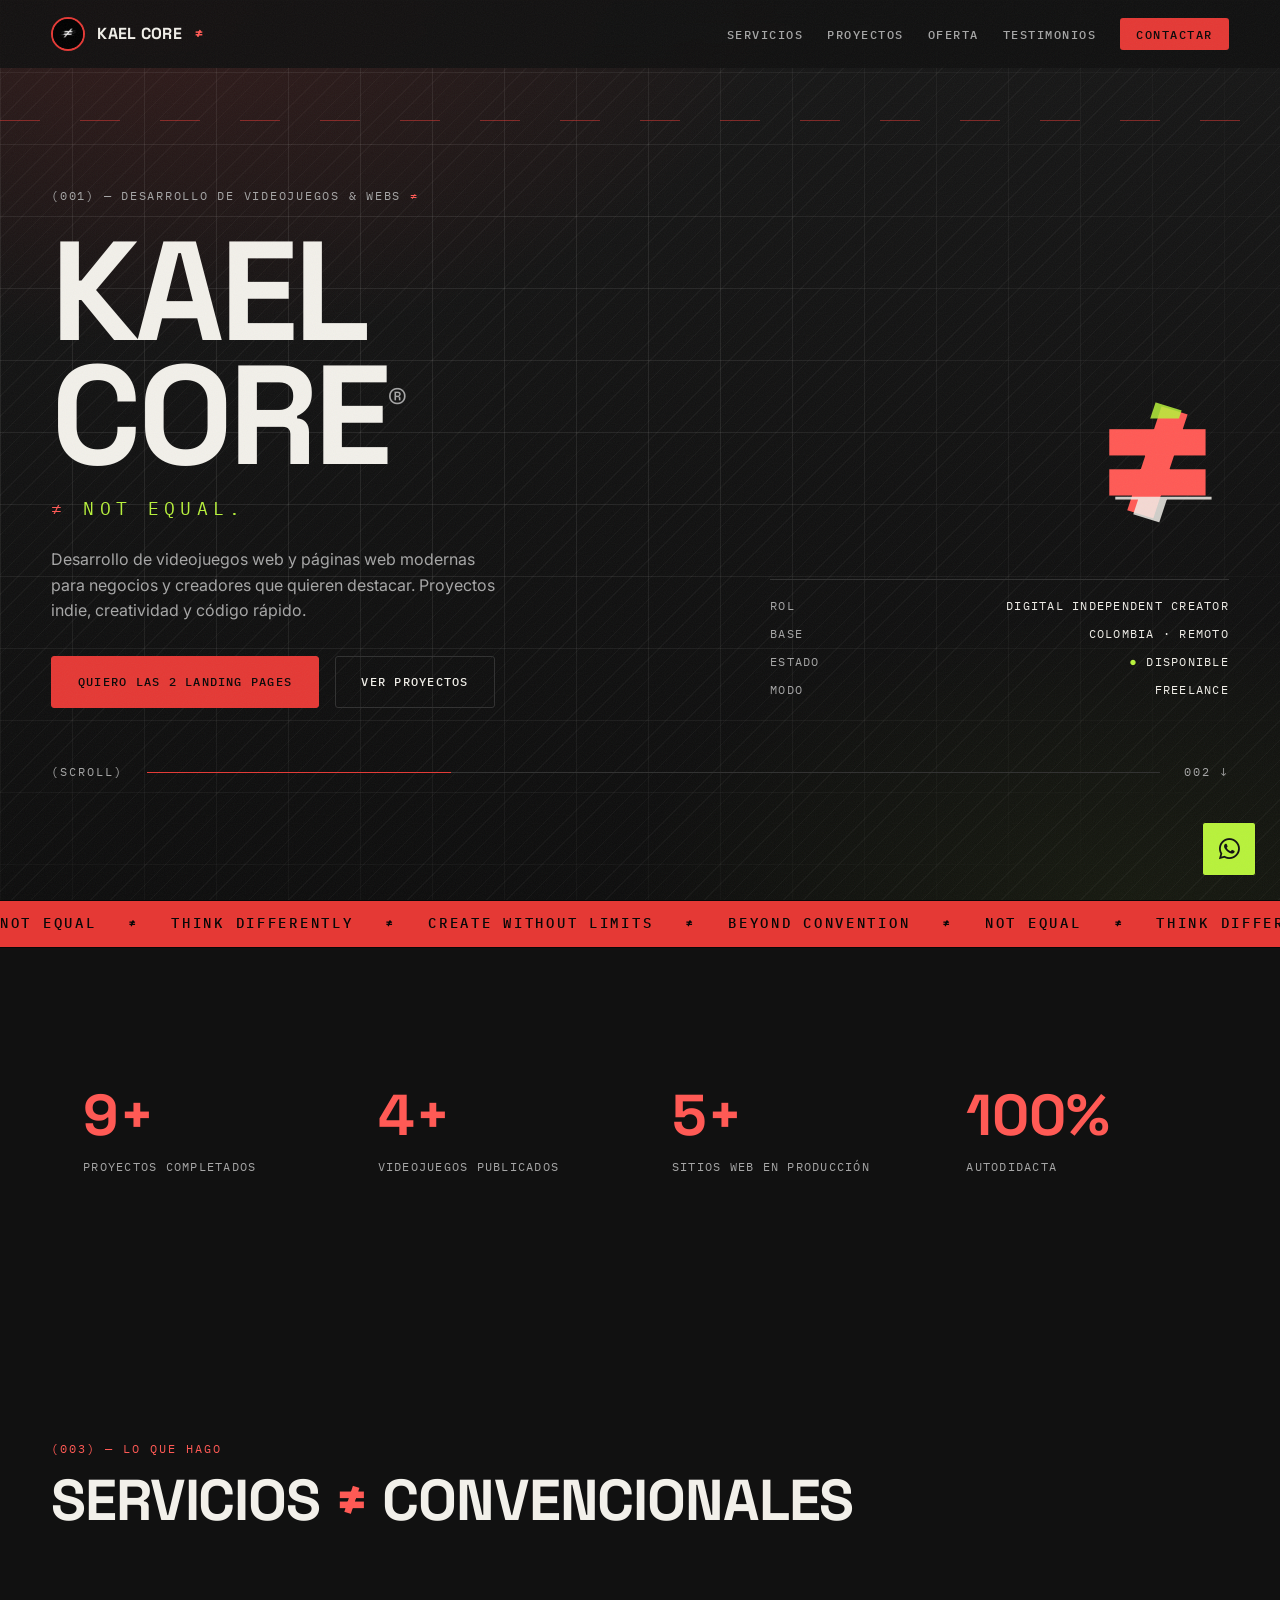
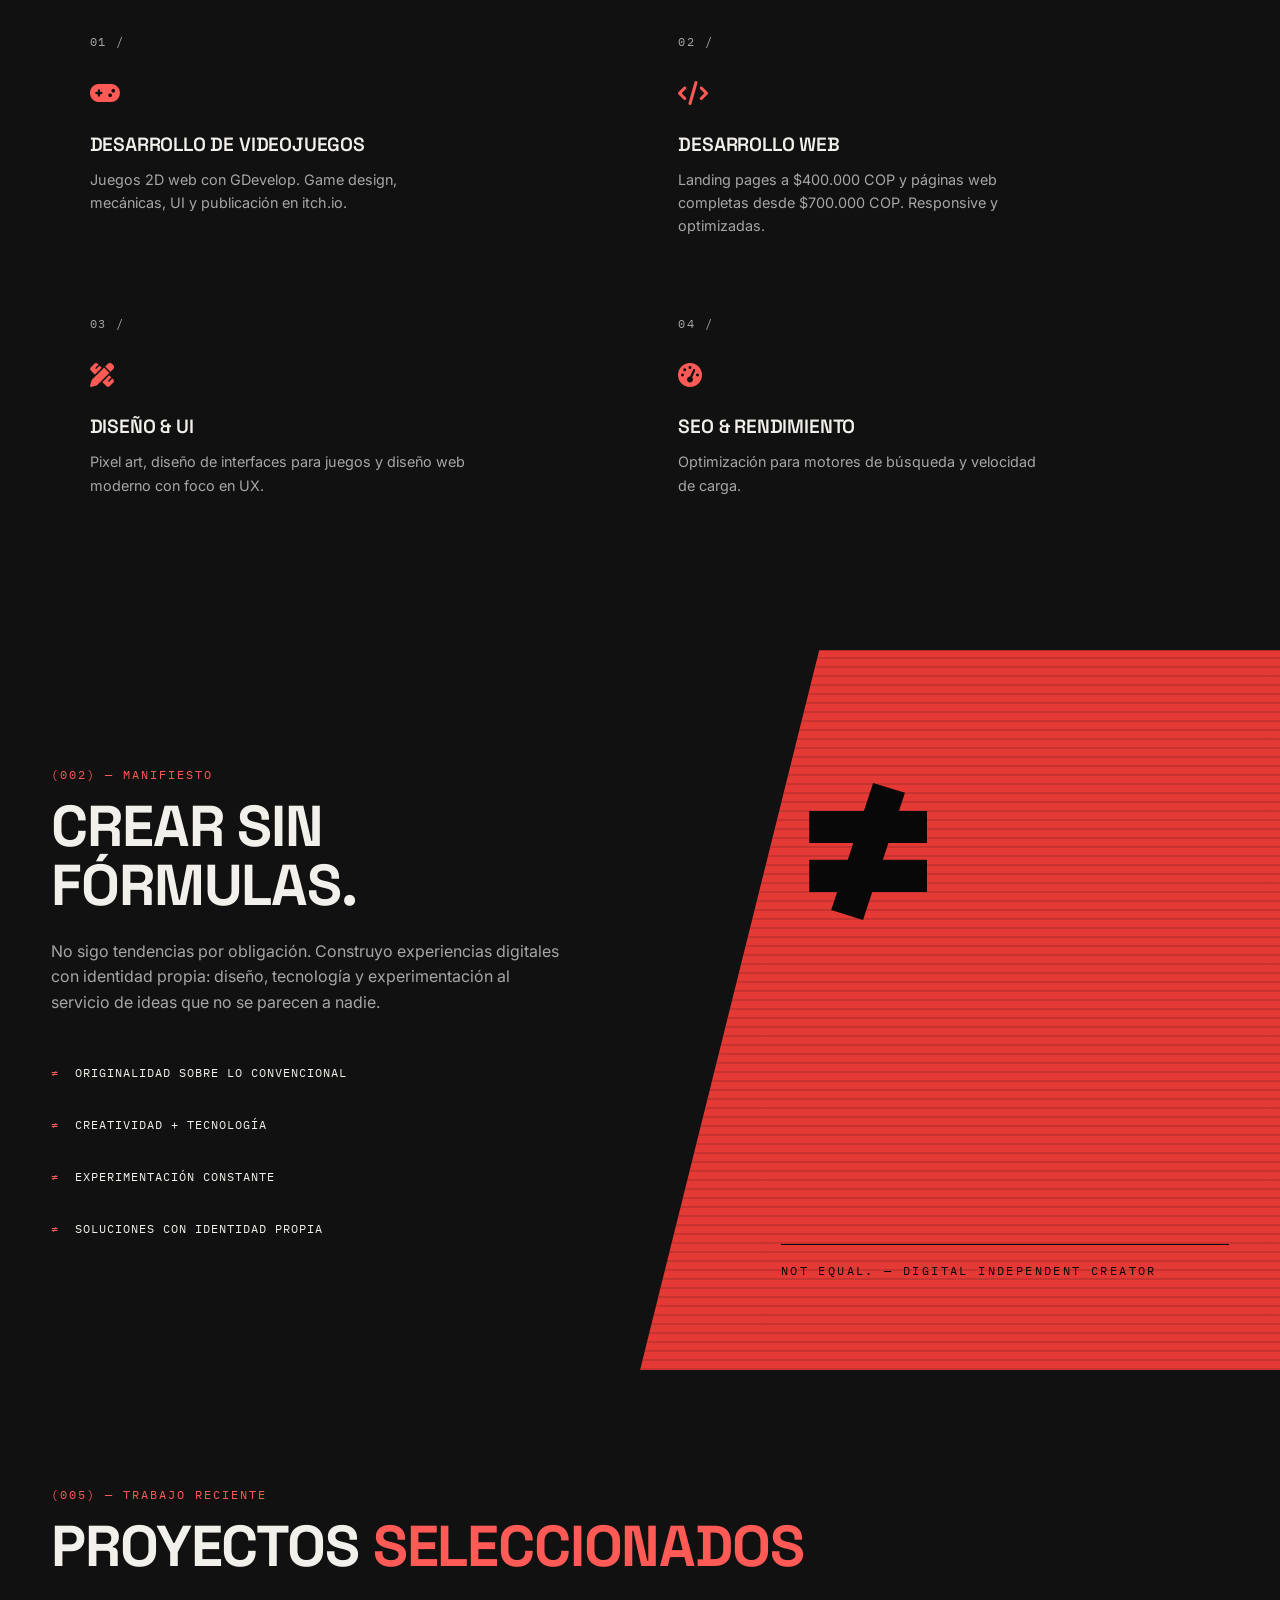
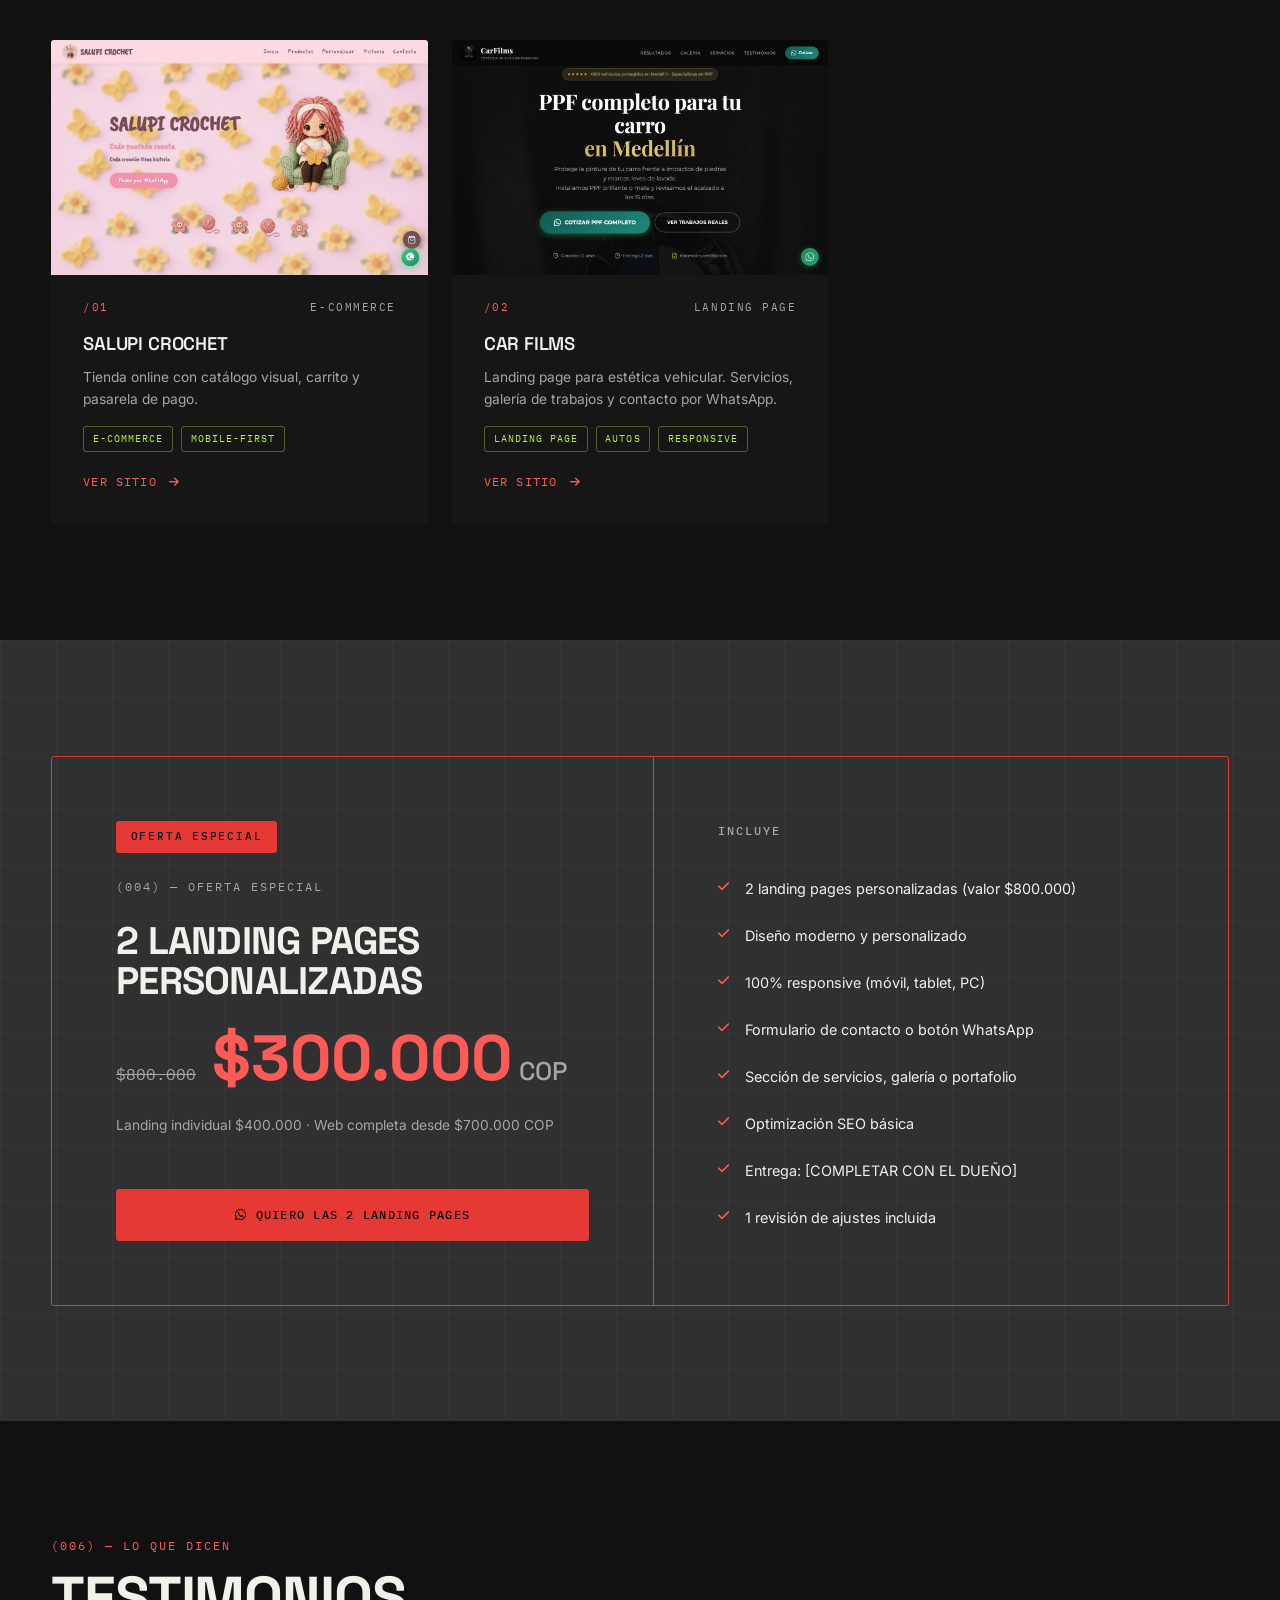
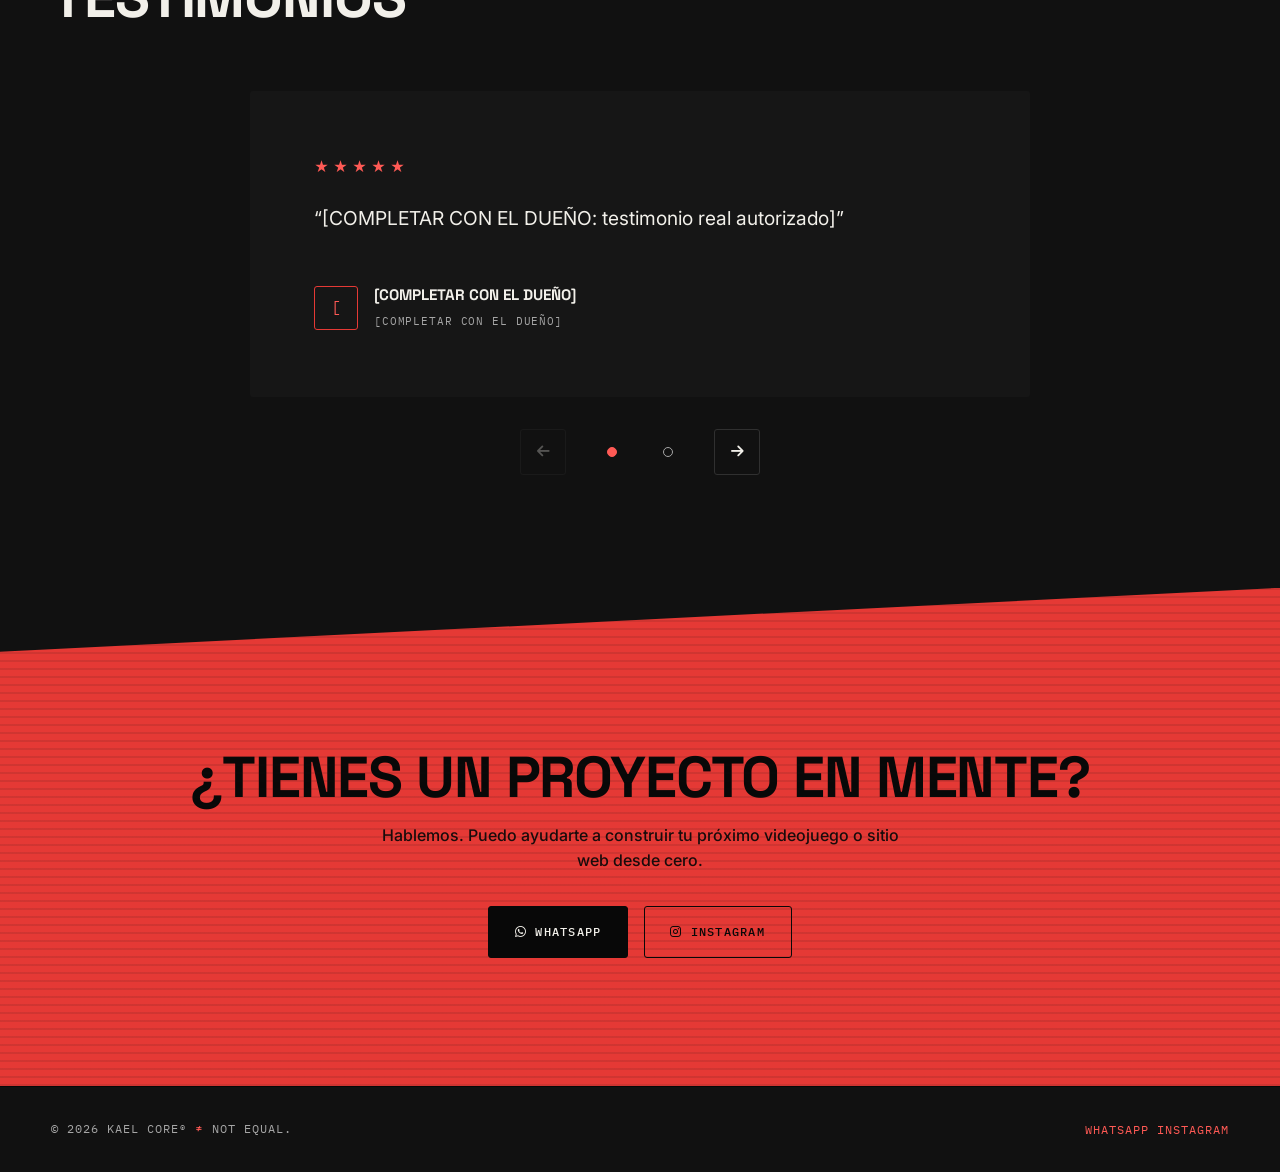
==== index.html @ 0fe044d1 "Añade efectos visuales discretos: progreso de lectura, flotación, barrido y reveal escalonado" ====
<!DOCTYPE html>
<html lang="es">
<head>
  <meta charset="UTF-8">
  <meta name="viewport" content="width=device-width, initial-scale=1.0">
  <title>Desarrollo web y videojuegos a medida | Kael Core®</title>
  <meta name="description" content="Kael Core desarrolla videojuegos web con GDevelop y páginas web a medida para negocios y creadores que quieren destacar. NOT EQUAL. Cotiza tu proyecto.">
  <meta name="robots" content="index, follow, max-image-preview:large">
  <meta name="theme-color" content="#111111">
  <link rel="canonical" href="https://kaelcore143.com/">

  <meta property="og:type" content="website">
  <meta property="og:site_name" content="Kael Core">
  <meta property="og:locale" content="es_CO">
  <meta property="og:url" content="https://kaelcore143.com/">
  <meta property="og:title" content="Desarrollo web y videojuegos a medida | Kael Core®">
  <meta property="og:description" content="Videojuegos web, landing pages y experiencias digitales con identidad propia. NOT EQUAL.">
  <meta property="og:image" content="https://kaelcore143.com/logo.png">
  <meta property="og:image:alt" content="Logo de Kael Core con el símbolo de desigualdad">

  <meta name="twitter:card" content="summary_large_image">
  <meta name="twitter:url" content="https://kaelcore143.com/">
  <meta name="twitter:title" content="Desarrollo web y videojuegos a medida | Kael Core®">
  <meta name="twitter:description" content="Videojuegos web, landing pages y experiencias digitales con identidad propia. NOT EQUAL.">
  <meta name="twitter:image" content="https://kaelcore143.com/logo.png">
  <meta name="twitter:image:alt" content="Logo de Kael Core">

  <!-- Tipografías: Space Grotesk / Inter / IBM Plex Mono -->
  <link rel="preconnect" href="https://fonts.googleapis.com">
  <link rel="preconnect" href="https://fonts.gstatic.com" crossorigin>
  <link href="https://fonts.googleapis.com/css2?family=Space+Grotesk:wght@500;600;700&family=Inter:wght@400;500;600&family=IBM+Plex+Mono:wght@400;500&display=swap" rel="stylesheet">

  <!-- Iconografía lineal -->
  <link rel="stylesheet" href="https://cdnjs.cloudflare.com/ajax/libs/font-awesome/6.6.0/css/all.min.css" crossorigin="anonymous" referrerpolicy="no-referrer">

  <link rel="stylesheet" href="styles.css">
  <link rel="icon" href="logo.png" type="image/png">

  <script type="application/ld+json">
  {
    "@context": "https://schema.org",
    "@graph": [
      {
        "@type": "WebSite",
        "@id": "https://kaelcore143.com/#website",
        "url": "https://kaelcore143.com/",
        "name": "Kael Core",
        "description": "Desarrollo de videojuegos web y páginas web a medida.",
        "inLanguage": "es",
        "publisher": { "@id": "https://kaelcore143.com/#person" }
      },
      {
        "@type": "Person",
        "@id": "https://kaelcore143.com/#person",
        "name": "Kael Core",
        "url": "https://kaelcore143.com/",
        "jobTitle": "Digital Independent Creator",
        "sameAs": ["https://www.instagram.com/kaelcore143/"]
      },
      {
        "@type": "Service",
        "@id": "https://kaelcore143.com/#servicio-videojuegos",
        "name": "Desarrollo de videojuegos",
        "description": "Juegos 2D web con GDevelop: game design, mecánicas, interfaz y publicación.",
        "provider": { "@id": "https://kaelcore143.com/#person" }
      },
      {
        "@type": "Service",
        "@id": "https://kaelcore143.com/#servicio-web",
        "name": "Desarrollo web",
        "description": "Landing pages y páginas web responsive y optimizadas.",
        "provider": { "@id": "https://kaelcore143.com/#person" }
      },
      {
        "@type": "Service",
        "@id": "https://kaelcore143.com/#servicio-ui",
        "name": "Diseño y UI",
        "description": "Pixel art, interfaces para juegos y diseño web con foco en UX.",
        "provider": { "@id": "https://kaelcore143.com/#person" }
      },
      {
        "@type": "Service",
        "@id": "https://kaelcore143.com/#servicio-seo",
        "name": "SEO y rendimiento",
        "description": "Optimización para motores de búsqueda y velocidad de carga.",
        "provider": { "@id": "https://kaelcore143.com/#person" }
      }
    ]
  }
  </script>
</head>

<body>

  <a class="skip-link" href="#main">Saltar al contenido</a>
  <div class="scroll-progress" id="scrollProgress" aria-hidden="true"></div>
  <div class="grain" aria-hidden="true"></div>

  <!-- ══════════ NAVBAR ══════════ -->
  <nav aria-label="Navegación principal">
    <a href="#hero" class="nav-logo">
      <img src="logo.png" alt="Logo de Kael Core" width="40" height="40">
      <span id="navLogoName">Kael Core</span>
      <span class="symbol" id="navLogoSymbol" aria-hidden="true">≠</span>
    </a>
    <ul class="nav-links" id="navLinks">
      <li><a href="#services">Servicios</a></li>
      <li><a href="#projects">Proyectos</a></li>
      <li><a href="#offer">Oferta</a></li>
      <li><a href="#testimonials">Testimonios</a></li>
      <li><a class="nav-cta" href="https://wa.me/573012787784?text=Hola%2C%20quiero%20informaci%C3%B3n%20sobre%20un%20proyecto." target="_blank" rel="noopener">Contactar</a></li>
    </ul>
    <button class="hamburger" id="hamburger" type="button" aria-label="Abrir menú" aria-expanded="false" aria-controls="navLinks">
      <span></span><span></span><span></span>
    </button>
  </nav>

  <main id="main">
    <!-- ══════════ HERO — editorial asimétrico ══════════ -->
    <section id="hero" aria-label="Presentación">
      <div class="hero-inner">
        <div class="hero-main">
          <p class="hero-kicker mono" id="heroKicker">(001) — Desarrollo de videojuegos &amp; webs <span class="symbol">≠</span></p>
          <h1 class="hero-title" id="heroTitle">Kael Core®</h1>
          <p class="hero-tagline" id="heroTagline"><span class="symbol">≠</span> NOT EQUAL.</p>
          <p class="hero-desc" id="heroDesc">Desarrollo de videojuegos web y páginas web modernas para negocios y creadores que quieren destacar. Proyectos indie, creatividad y código rápido.</p>
          <div class="hero-btns">
            <a href="#offer" class="btn btn-primary">Quiero las 2 Landing Pages</a>
            <a href="#projects" class="btn btn-ghost">Ver Proyectos</a>
          </div>
        </div>

        <aside class="hero-side">
          <div class="hero-figure" id="heroSymbol" aria-hidden="true">≠<span class="glitch" aria-hidden="true">≠</span><span class="glitch b" aria-hidden="true">≠</span></div>
          <dl class="hero-meta">
            <div><dt>Rol</dt><dd id="metaRole">Digital Independent Creator</dd></div>
            <div><dt>Base</dt><dd>Colombia · Remoto</dd></div>
            <div><dt>Estado</dt><dd><span class="dot">●</span> Disponible</dd></div>
            <div><dt>Modo</dt><dd>Freelance</dd></div>
          </dl>
        </aside>
      </div>

      <div class="hero-scroll" aria-hidden="true">
        <span>(Scroll)</span>
        <span class="bar"></span>
        <span>002 ↓</span>
      </div>
    </section>

    <!-- ══════════ MARQUEE ══════════ -->
    <div class="marquee" aria-hidden="true">
      <div class="marquee-track" id="marqueeTrack">
        <div class="marquee-group"><span>NOT EQUAL</span><span class="symbol">≠</span><span>THINK DIFFERENTLY</span><span class="symbol">≠</span><span>CREATE WITHOUT LIMITS</span><span class="symbol">≠</span><span>BEYOND CONVENTION</span><span class="symbol">≠</span></div>
        <div class="marquee-group"><span>NOT EQUAL</span><span class="symbol">≠</span><span>THINK DIFFERENTLY</span><span class="symbol">≠</span><span>CREATE WITHOUT LIMITS</span><span class="symbol">≠</span><span>BEYOND CONVENTION</span><span class="symbol">≠</span></div>
      </div>
    </div>

    <!-- ══════════ STATS ══════════ -->
    <section id="stats" class="section" aria-label="Cifras">
      <div class="section-inner">
        <div class="stats-grid" id="statsGrid">
          <div class="stat-item"><div class="stat-value">9+</div><div class="stat-label">Proyectos completados</div></div>
          <div class="stat-item"><div class="stat-value">4+</div><div class="stat-label">Videojuegos publicados</div></div>
          <div class="stat-item"><div class="stat-value">5+</div><div class="stat-label">Sitios web en producción</div></div>
          <div class="stat-item"><div class="stat-value">100%</div><div class="stat-label">Autodidacta</div></div>
        </div>
      </div>
    </section>

    <!-- ══════════ SERVICIOS ══════════ -->
    <section id="services" class="section" aria-label="Servicios">
      <div class="section-inner">
        <header class="section-head reveal">
          <span class="section-index">(003) — Lo que hago</span>
          <h2 class="section-title">Servicios <span class="accent">≠</span> convencionales</h2>
        </header>
        <div class="services-grid" id="servicesGrid">
          <article class="service-card reveal">
            <span class="service-number">01 /</span>
            <div class="service-icon"><i class="fa-solid fa-gamepad" aria-hidden="true"></i></div>
            <h3>Desarrollo de Videojuegos</h3>
            <p>Juegos 2D web con GDevelop. Game design, mecánicas, UI y publicación en itch.io.</p>
          </article>
          <article class="service-card reveal">
            <span class="service-number">02 /</span>
            <div class="service-icon"><i class="fa-solid fa-code" aria-hidden="true"></i></div>
            <h3>Desarrollo Web</h3>
            <p>Landing pages a $400.000 COP y páginas web completas desde $700.000 COP. Responsive y optimizadas.</p>
          </article>
          <article class="service-card reveal">
            <span class="service-number">03 /</span>
            <div class="service-icon"><i class="fa-solid fa-pen-ruler" aria-hidden="true"></i></div>
            <h3>Diseño &amp; UI</h3>
            <p>Pixel art, diseño de interfaces para juegos y diseño web moderno con foco en UX.</p>
          </article>
          <article class="service-card reveal">
            <span class="service-number">04 /</span>
            <div class="service-icon"><i class="fa-solid fa-gauge-high" aria-hidden="true"></i></div>
            <h3>SEO &amp; Rendimiento</h3>
            <p>Optimización para motores de búsqueda y velocidad de carga.</p>
          </article>
        </div>
      </div>
    </section>

    <!-- ══════════ SPLIT DIAGONAL — manifiesto ══════════ -->
    <section id="manifesto" class="split" aria-label="Manifiesto">
      <div class="split-left">
        <span class="section-index">(002) — Manifiesto</span>
        <h2 class="section-title" id="manifestoTitle">Crear sin fórmulas.</h2>
        <p id="manifestoText">No sigo tendencias por obligación. Construyo experiencias digitales con identidad propia: diseño, tecnología y experimentación al servicio de ideas que no se parecen a nadie.</p>
        <ul class="split-principles" id="manifestoPrinciples">
          <li><span class="symbol">≠</span> Originalidad sobre lo convencional</li>
          <li><span class="symbol">≠</span> Creatividad + tecnología</li>
          <li><span class="symbol">≠</span> Experimentación constante</li>
          <li><span class="symbol">≠</span> Soluciones con identidad propia</li>
        </ul>
      </div>
      <div class="split-right">
        <div class="split-symbol" id="manifestoSymbol" aria-hidden="true">≠</div>
        <p class="split-caption" id="manifestoCaption">NOT EQUAL. — Digital Independent Creator</p>
      </div>
    </section>

    <!-- ══════════ PROYECTOS — masonry ══════════ -->
    <section id="projects" class="section" aria-label="Proyectos">
      <div class="section-inner">
        <header class="section-head reveal">
          <span class="section-index">(005) — Trabajo reciente</span>
          <h2 class="section-title">Proyectos <span class="accent">seleccionados</span></h2>
        </header>
        <div class="masonry" id="masonry">
          <article class="masonry-item reveal">
            <img src="captures/salupi-crochet.webp" alt="Captura real de la portada de la tienda Salupi Crochet" loading="lazy" width="1280" height="800" style="aspect-ratio:16/10;" onerror="this.onerror=null;this.src='project-placeholder.svg';this.alt='Imagen no disponible';">
            <div class="project-body">
              <div class="project-meta"><span class="num">/01</span><span>E-commerce</span></div>
              <h3>Salupi Crochet</h3>
              <p>Tienda online con catálogo visual, carrito y pasarela de pago.</p>
              <div class="tags"><span class="tag">E-commerce</span><span class="tag">Mobile-First</span></div>
              <a href="https://salupicrochet.com" target="_blank" rel="noopener" class="project-link">Ver sitio <i class="fa-solid fa-arrow-right" aria-hidden="true"></i></a>
            </div>
          </article>
          <article class="masonry-item reveal">
            <img src="captures/carfilms.webp" alt="Captura real de la portada del sitio Car Films" loading="lazy" width="1280" height="800" style="aspect-ratio:16/10;" onerror="this.onerror=null;this.src='project-placeholder.svg';this.alt='Imagen no disponible';">
            <div class="project-body">
              <div class="project-meta"><span class="num">/02</span><span>Landing Page</span></div>
              <h3>Car Films</h3>
              <p>Landing page para estética vehicular. Servicios, galería de trabajos y contacto por WhatsApp.</p>
              <div class="tags"><span class="tag">Landing Page</span><span class="tag">Autos</span><span class="tag">Responsive</span></div>
              <a href="https://steticavehicularcarfilms.com" target="_blank" rel="noopener" class="project-link">Ver sitio <i class="fa-solid fa-arrow-right" aria-hidden="true"></i></a>
            </div>
          </article>
        </div>
      </div>
    </section>

    <!-- ══════════ OFERTA ══════════ -->
    <section id="offer" class="section" aria-label="Oferta">
      <div class="section-inner">
        <div class="offer-card reveal" id="offerCard">
          <div class="offer-left">
            <span class="offer-badge" id="offerBadge">Oferta especial</span>
            <span class="offer-index" id="offerIndex">(004) — Oferta especial</span>
            <h3 id="offerTitle">2 Landing Pages Personalizadas</h3>
            <div class="offer-price">
              <span class="offer-old" id="offerOld">$800.000</span>
              <span class="offer-now" id="offerNow">$300.000<span class="currency"> COP</span></span>
            </div>
            <p class="offer-note" id="offerNote">Landing individual $400.000 · Web completa desde $700.000 COP</p>
            <span class="offer-timer" id="offerTimer"></span>
            <a href="https://wa.me/573012787784?text=Hola%2C%20me%20interesa%3A%202%20Landing%20Pages%20Personalizadas" target="_blank" rel="noopener" class="btn btn-primary offer-cta" id="offerCta">
              <i class="fa-brands fa-whatsapp" aria-hidden="true"></i>
              <span id="offerCtaLabel">Quiero las 2 Landing Pages</span>
            </a>
          </div>
          <div class="offer-right">
            <h4>Incluye</h4>
            <ul class="offer-features" id="offerFeatures">
              <li><i class="fa-solid fa-check" aria-hidden="true"></i> 2 landing pages personalizadas (valor $800.000)</li>
              <li><i class="fa-solid fa-check" aria-hidden="true"></i> Diseño moderno y personalizado</li>
              <li><i class="fa-solid fa-check" aria-hidden="true"></i> 100% responsive (móvil, tablet, PC)</li>
              <li><i class="fa-solid fa-check" aria-hidden="true"></i> Formulario de contacto o botón WhatsApp</li>
              <li><i class="fa-solid fa-check" aria-hidden="true"></i> Sección de servicios, galería o portafolio</li>
              <li><i class="fa-solid fa-check" aria-hidden="true"></i> Optimización SEO básica</li>
              <li><i class="fa-solid fa-check" aria-hidden="true"></i> Entrega: [COMPLETAR CON EL DUEÑO]</li>
              <li><i class="fa-solid fa-check" aria-hidden="true"></i> 1 revisión de ajustes incluida</li>
            </ul>
          </div>
        </div>
      </div>
    </section>

    <!-- ══════════ TESTIMONIOS ══════════ -->
    <section id="testimonials" class="section" aria-label="Testimonios">
      <div class="section-inner">
        <header class="section-head reveal">
          <span class="section-index">(006) — Lo que dicen</span>
          <h2 class="section-title">Testimonios</h2>
        </header>
        <div class="carousel" id="testimonialCarousel" aria-roledescription="carrusel" aria-label="Testimonios de clientes">
          <div class="carousel-viewport" id="carouselViewport">
            <div class="carousel-track" id="carouselTrack">
              <article class="testi-card carousel-slide" role="group" aria-roledescription="diapositiva" aria-label="1 de 2" aria-hidden="false">
                <div class="testi-stars" aria-label="5 de 5 estrellas">★★★★★</div>
                <p class="testi-text">"[COMPLETAR CON EL DUEÑO: testimonio real autorizado]"</p>
                <div class="testi-author"><div class="testi-avatar" aria-hidden="true">[</div><div class="testi-info"><strong>[COMPLETAR CON EL DUEÑO]</strong><span>[COMPLETAR CON EL DUEÑO]</span></div></div>
              </article>
              <article class="testi-card carousel-slide" role="group" aria-roledescription="diapositiva" aria-label="2 de 2" aria-hidden="true">
                <div class="testi-stars" aria-label="5 de 5 estrellas">★★★★★</div>
                <p class="testi-text">"[COMPLETAR CON EL DUEÑO: testimonio real autorizado]"</p>
                <div class="testi-author"><div class="testi-avatar" aria-hidden="true">[</div><div class="testi-info"><strong>[COMPLETAR CON EL DUEÑO]</strong><span>[COMPLETAR CON EL DUEÑO]</span></div></div>
              </article>
            </div>
          </div>
          <div class="carousel-controls">
            <button type="button" class="carousel-arrow" id="carouselPrev" aria-label="Testimonio anterior" aria-controls="carouselTrack" disabled><i class="fa-solid fa-arrow-left" aria-hidden="true"></i></button>
            <div class="carousel-dots" id="carouselDots" role="tablist" aria-label="Seleccionar testimonio">
              <button type="button" class="carousel-dot" role="tab" aria-label="Ir al testimonio 1" aria-selected="true" data-index="0"></button>
              <button type="button" class="carousel-dot" role="tab" aria-label="Ir al testimonio 2" aria-selected="false" data-index="1"></button>
            </div>
            <button type="button" class="carousel-arrow" id="carouselNext" aria-label="Siguiente testimonio" aria-controls="carouselTrack"><i class="fa-solid fa-arrow-right" aria-hidden="true"></i></button>
          </div>
          <p class="visually-hidden" id="carouselStatus" role="status" aria-live="polite"></p>
        </div>
      </div>
    </section>

    <!-- ══════════ CTA ══════════ -->
    <section id="cta" aria-label="Contacto">
      <div class="section-inner">
        <h2 class="section-title reveal">¿Tienes un proyecto en mente?</h2>
        <p class="reveal">Hablemos. Puedo ayudarte a construir tu próximo videojuego o sitio web desde cero.</p>
        <div class="cta-btns reveal">
          <a href="https://wa.me/573012787784?text=Hola%2C%20quiero%20informaci%C3%B3n%20sobre%20un%20proyecto." target="_blank" rel="noopener" class="btn btn-primary" id="ctaWhatsapp">
            <i class="fa-brands fa-whatsapp" aria-hidden="true"></i> WhatsApp
          </a>
          <a href="https://www.instagram.com/kaelcore143/" target="_blank" rel="noopener" class="btn btn-ghost">
            <i class="fa-brands fa-instagram" aria-hidden="true"></i> Instagram
          </a>
        </div>
      </div>
    </section>
  </main>

  <!-- ══════════ FOOTER ══════════ -->
  <footer>
    <div class="footer-inner" id="footerContent">
      <span>© 2026 Kael Core® <span class="footer-symbol"> ≠</span> NOT EQUAL.</span>
      <span class="footer-links">
        <a href="https://wa.me/573012787784?text=Hola%2C%20quiero%20informaci%C3%B3n%20sobre%20un%20proyecto." target="_blank" rel="noopener">WhatsApp</a>
        <a href="https://www.instagram.com/kaelcore143/" target="_blank" rel="noopener">Instagram</a>
      </span>
    </div>
  </footer>

  <!-- ══════════ WHATSAPP FLOAT ══════════ -->
  <a href="https://wa.me/573012787784?text=Hola%2C%20quiero%20informaci%C3%B3n%20sobre%20un%20proyecto." target="_blank" rel="noopener" class="wa-float" id="waFloat" aria-label="Escríbeme por WhatsApp">
    <span class="wa-tooltip">¡Escríbeme!</span>
    <i class="fa-brands fa-whatsapp" aria-hidden="true"></i>
  </a>

  <script src="config.js"></script>
  <script src="main.js"></script>
</body>
</html>
---- styles.css ----
/* ============================================================
   KAEL CORE® — INDUSTRIAL CYBER BRUTALISM
   Sistema de diseño: tokens → componentes → secciones
   ============================================================ */

/* ── 1. TOKENS DE DISEÑO ──────────────────────────────────── */
:root {
  /* Color base (brand) */
  --obsidian:         #111111;
  --signal-red:       #E53935;
  --acid-green:       #B8F23B;
  --industrial-white: #F2F0EA;
  --machine-gray:     #303030;
  --concrete-gray:    #A6A6A6;

  /* Color semántico */
  --color-bg:          var(--obsidian);
  --color-surface:     #161616;
  --color-surface-2:   var(--machine-gray);
  --color-text:        var(--industrial-white);
  --color-text-muted:  var(--concrete-gray);
  --color-primary:     var(--signal-red);
  --color-primary-text:#FF5A55;              /* rojo con contraste AA para texto pequeño */
  --color-on-primary:  #080808;
  --color-accent:      var(--acid-green);
  --color-on-accent:   var(--obsidian);
  --color-border:      var(--machine-gray);
  --color-border-soft: rgba(242, 240, 234, 0.09);

  /* Tipografía */
  --font-display: 'Space Grotesk', sans-serif;
  --font-body:    'Inter', sans-serif;
  --font-mono:    'IBM Plex Mono', monospace;

  --text-xs: 0.68rem;
  --text-sm: 0.78rem;
  --text-base: 1rem;
  --text-lg: 1.15rem;
  --text-xl: clamp(1.6rem, 3.4vw, 2.4rem);
  --text-2xl: clamp(2rem, 5.5vw, 3.6rem);
  --text-hero: clamp(3.4rem, 11vw, 9.5rem);

  /* Espaciado */
  --space-1: 0.25rem;
  --space-2: 0.5rem;
  --space-3: 0.75rem;
  --space-4: 1rem;
  --space-5: 1.5rem;
  --space-6: 2rem;
  --space-7: 3rem;
  --space-8: 4rem;

  /* Bordes y formas */
  --border-width: 1px;
  --radius-sm: 3px;
  --radius: 6px;

  /* Sombras (sutiles, solo para elevación/hover) */
  --shadow-sm: 0 1px 2px rgba(0, 0, 0, 0.4);
  --shadow-md: 0 8px 24px rgba(0, 0, 0, 0.45);

  /* Layout */
  --max-width: 1280px;
  --gutter: clamp(1.2rem, 4vw, 4rem);
  --nav-height: 68px;

  /* Movimiento */
  --duration: 0.18s;
  --ease: ease;

  /* Skeleton */
  --skeleton-base: rgba(242, 240, 234, 0.055);
  --skeleton-shine: rgba(242, 240, 234, 0.14);
}

/* ── 2. RESET / BASE ──────────────────────────────────────── */
*, *::before, *::after { margin: 0; padding: 0; box-sizing: border-box; }

/* Fondo general: oscuro, continuo y discreto. Las secciones son
   transparentes para que se vea el mismo escenario al desplazarse. */
html {
  scroll-behavior: smooth;
  background-color: var(--color-bg);
  background-image:
    radial-gradient(ellipse 70% 55% at 12% 0%, rgba(229, 57, 53, 0.14), transparent 70%),
    radial-gradient(ellipse 55% 45% at 88% 100%, rgba(184, 242, 59, 0.05), transparent 72%),
    repeating-linear-gradient(135deg, rgba(242, 240, 234, 0.035) 0 1px, transparent 1px 14px),
    linear-gradient(180deg, #171717 0%, #111111 55%, #0d0d0d 100%);
  background-attachment: fixed;
  scroll-padding-bottom: 5.5rem;
}

body {
  font-family: var(--font-body);
  font-size: var(--text-base);
  background: transparent;
  color: var(--color-text);
  line-height: 1.6;
  overflow-x: hidden;
  -webkit-font-smoothing: antialiased;
}

img { display: block; max-width: 100%; }
a { color: inherit; }
ul { list-style: none; }

::selection { background: var(--color-primary); color: var(--industrial-white); }

/* ── 2b. PROGRESO DE LECTURA ─────────────────────────────── */
.scroll-progress {
  position: fixed; top: 0; left: 0; z-index: 1200;
  width: 100%; height: 2px;
  background: var(--color-primary);
  transform: scaleX(0); transform-origin: left center;
  pointer-events: none;
}

/* ── 3. ACCESIBILIDAD ─────────────────────────────────────── */
.skip-link {
  position: fixed; top: -120px; left: var(--space-4); z-index: 2000;
  background: var(--color-accent); color: var(--color-on-accent);
  font-family: var(--font-mono); font-size: var(--text-sm);
  letter-spacing: 0.1em; text-transform: uppercase;
  padding: var(--space-3) var(--space-5);
  text-decoration: none;
  transition: top var(--duration) var(--ease);
}
.skip-link:focus { top: var(--space-3); }

:focus-visible {
  outline: 2px solid var(--color-accent);
  outline-offset: 2px;
}

.visually-hidden {
  position: absolute; width: 1px; height: 1px;
  margin: -1px; padding: 0; overflow: hidden;
  clip: rect(0 0 0 0); white-space: nowrap; border: 0;
}

/* ── 4. TEXTURA / GRANO ───────────────────────────────────── */
.grain {
  position: fixed; inset: 0; z-index: 9998;
  pointer-events: none;
  opacity: 0.05;
  background-image: url("data:image/svg+xml,%3Csvg xmlns='http://www.w3.org/2000/svg' width='120' height='120'%3E%3Cfilter id='n'%3E%3CfeTurbulence type='fractalNoise' baseFrequency='0.9' numOctaves='2'/%3E%3C/filter%3E%3Crect width='100%25' height='100%25' filter='url(%23n)'/%3E%3C/svg%3E");
}

/* ── 5. UTILIDADES ────────────────────────────────────────── */
.mono {
  font-family: var(--font-mono);
  font-size: var(--text-sm);
  letter-spacing: 0.14em;
  text-transform: uppercase;
}

.section { padding: clamp(4rem, 9vw, 8rem) var(--gutter); }
.section-inner { max-width: var(--max-width); margin: 0 auto; }

.section-head { margin-bottom: clamp(2.5rem, 5vw, 4rem); }
.section-index {
  font-family: var(--font-mono);
  font-size: var(--text-sm);
  letter-spacing: 0.16em;
  text-transform: uppercase;
  color: var(--color-primary-text);
  display: block;
  margin-bottom: var(--space-3);
}
.section-title {
  font-family: var(--font-display);
  font-weight: 700;
  font-size: var(--text-2xl);
  line-height: 1.02;
  letter-spacing: -0.02em;
  text-transform: uppercase;
}
.section-title .accent { color: var(--color-primary-text); }

/* ── 6. BOTONES (lenguaje unificado) ──────────────────────── */
.btn {
  display: inline-flex; align-items: center; justify-content: center; gap: var(--space-2);
  font-family: var(--font-mono);
  font-size: var(--text-sm); font-weight: 500;
  letter-spacing: 0.1em; text-transform: uppercase;
  text-decoration: none;
  padding: 0.95rem 1.6rem;
  border: var(--border-width) solid var(--color-primary);
  border-radius: var(--radius-sm);
  transition: transform var(--duration) var(--ease),
              background var(--duration) var(--ease),
              color var(--duration) var(--ease),
              border-color var(--duration) var(--ease);
  cursor: pointer;
  background: none;
  color: var(--color-text);
}
.btn-primary { background: var(--color-primary); color: var(--color-on-primary); }
.btn-primary:hover { background: var(--color-accent); border-color: var(--color-accent); color: var(--color-on-accent); transform: translateY(-2px); }
.btn-ghost { background: transparent; color: var(--color-text); border-color: var(--color-border); }
.btn-ghost:hover { border-color: var(--color-text); transform: translateY(-2px); }

.btn[disabled], .btn[aria-disabled="true"] {
  opacity: 0.45; cursor: not-allowed; transform: none;
  background: var(--color-surface-2); border-color: var(--color-surface-2); color: var(--color-text-muted);
}

/* ── 7. SKELETONS (estado de carga) ───────────────────────── */
.skeleton {
  display: block;
  position: relative; overflow: hidden;
  background: var(--skeleton-base);
  border-radius: var(--radius-sm);
}
.skeleton::after {
  content: ''; position: absolute; inset: 0;
  background: linear-gradient(90deg, transparent, var(--skeleton-shine), transparent);
  animation: shimmer 1.4s infinite;
}
@keyframes shimmer { 0% { transform: translateX(-100%); } 100% { transform: translateX(100%); } }

.sk-line { height: 0.9rem; margin-bottom: var(--space-3); }
.sk-line.w-30 { width: 30%; }
.sk-line.w-40 { width: 40%; }
.sk-line.w-50 { width: 50%; }
.sk-line.w-70 { width: 70%; }
.sk-line.w-80 { width: 80%; }
.sk-title { height: clamp(2.6rem, 8vw, 6rem); width: 85%; margin-bottom: var(--space-4); }
.sk-img { width: 100%; aspect-ratio: 4 / 3; }
.sk-badge { height: 1.8rem; width: 9rem; margin-bottom: var(--space-4); }

/* ── 8. ESTADOS (vacío / error) ───────────────────────────── */
.state {
  border: var(--border-width) dashed var(--color-border);
  padding: var(--space-7) var(--space-5);
  text-align: center;
  color: var(--color-text-muted);
  grid-column: 1 / -1;
}
.state-icon { font-size: 1.6rem; color: var(--color-primary-text); margin-bottom: var(--space-3); }
.state-title {
  font-family: var(--font-display); font-weight: 600; font-size: var(--text-lg);
  color: var(--color-text); margin-bottom: var(--space-2);
}
.state-text { font-size: var(--text-sm); max-width: 44ch; margin: 0 auto; }
.state-error { border-color: var(--color-primary-text); }
.state-error .state-icon { color: var(--color-primary-text); }
.masonry .state { column-span: all; }

/* Banner de error de carga global */
.load-error {
  position: fixed; top: calc(var(--nav-height) + var(--space-3)); left: 50%;
  transform: translateX(-50%);
  z-index: 1500;
  width: min(92vw, 640px);
  background: var(--color-primary); color: var(--color-on-primary);
  font-family: var(--font-mono); font-size: var(--text-sm);
  letter-spacing: 0.04em;
  padding: var(--space-4) var(--space-5);
  box-shadow: var(--shadow-md);
}
.load-error[hidden] { display: none; }
.load-error strong { display: block; margin-bottom: var(--space-1); text-transform: uppercase; letter-spacing: 0.12em; }

/* ── 9. NAVBAR ────────────────────────────────────────────── */
nav {
  position: fixed; top: 0; left: 0; right: 0; z-index: 1000;
  display: flex; align-items: center; justify-content: space-between;
  gap: var(--space-5);
  min-height: var(--nav-height);
  padding: var(--space-3) var(--gutter);
  background: rgba(17, 17, 17, 0.88);
  backdrop-filter: blur(12px);
  border-bottom: var(--color-border-soft);
}
.nav-logo {
  display: flex; align-items: center; gap: var(--space-3);
  font-family: var(--font-display); font-weight: 700; font-size: 1rem;
  letter-spacing: 0.02em; text-decoration: none; text-transform: uppercase;
  flex-shrink: 0;
}
.nav-logo img { width: 34px; height: 34px; border-radius: 50%; object-fit: cover; border: 2px solid var(--color-primary); transition: border-color var(--duration) var(--ease); }
.nav-logo .symbol { color: var(--color-primary-text); font-weight: 500; }

.nav-links { display: flex; align-items: center; gap: var(--space-5); }
.nav-links a {
  font-family: var(--font-mono); font-size: var(--text-sm); font-weight: 500;
  letter-spacing: 0.12em; text-transform: uppercase;
  text-decoration: none; color: var(--color-text-muted);
  transition: color var(--duration) var(--ease);
}
.nav-links a:hover { color: var(--color-text); }
.nav-links a.nav-cta {
  color: var(--color-on-primary); background: var(--color-primary);
  padding: 0.5rem 1rem; border-radius: var(--radius-sm);
}
.nav-links a.nav-cta:hover { background: var(--color-accent); color: var(--color-on-accent); }

.hamburger {
  display: none; flex-direction: column; gap: 5px;
  align-items: center; justify-content: center;
  min-width: 44px; min-height: 44px;
  background: none; border: var(--border-width) solid transparent; cursor: pointer; padding: 6px;
}
.hamburger span { width: 24px; height: 2px; background: var(--color-text); transition: var(--duration); }
.hamburger[aria-expanded="true"] span:nth-child(1) { transform: translateY(7px) rotate(45deg); }
.hamburger[aria-expanded="true"] span:nth-child(2) { opacity: 0; }
.hamburger[aria-expanded="true"] span:nth-child(3) { transform: translateY(-7px) rotate(-45deg); }

/* ── 10. HERO — editorial asimétrico ──────────────────────── */
#hero {
  position: relative;
  min-height: 100vh;
  min-height: 100svh;
  display: flex; flex-direction: column; justify-content: center;
  padding: calc(var(--nav-height) + 3rem) var(--gutter) var(--space-7);
  overflow: hidden;
  background: transparent;
}
#hero::before {
  content: ''; position: absolute; inset: 0; z-index: 0;
  background-image:
    linear-gradient(var(--color-border-soft) 1px, transparent 1px),
    linear-gradient(90deg, var(--color-border-soft) 1px, transparent 1px);
  background-size: 72px 72px;
  mask-image: radial-gradient(ellipse 90% 80% at 30% 40%, #000 30%, transparent 100%);
  -webkit-mask-image: radial-gradient(ellipse 90% 80% at 30% 40%, #000 30%, transparent 100%);
}
#hero::after {
  content: ''; position: absolute; top: calc(var(--nav-height) + 52px); left: 0; right: 0; height: 1px; z-index: 1;
  background: repeating-linear-gradient(90deg, var(--color-primary) 0 40px, transparent 40px 80px);
  opacity: 0.5;
}

.hero-inner {
  position: relative; z-index: 2;
  max-width: var(--max-width); margin: 0 auto; width: 100%;
  display: grid; grid-template-columns: minmax(0, 7fr) minmax(0, 5fr);
  gap: clamp(var(--space-6), 6vw, 5rem);
  align-items: end;
}

.hero-kicker { color: var(--color-text-muted); margin-bottom: var(--space-5); }
.hero-kicker .symbol { color: var(--color-primary-text); }

.hero-title {
  font-family: var(--font-display);
  font-weight: 700;
  font-size: var(--text-hero);
  line-height: 0.88;
  letter-spacing: -0.03em;
  text-transform: uppercase;
  margin-bottom: var(--space-4);
  overflow: hidden; /* evita que el skeleton desborde */
}
.hero-title .reg { font-size: 0.28em; vertical-align: super; color: var(--color-text-muted); font-weight: 500; }

.hero-tagline {
  font-family: var(--font-mono);
  font-size: clamp(0.9rem, 2vw, 1.15rem);
  letter-spacing: 0.28em; text-transform: uppercase;
  color: var(--color-accent);
  margin-bottom: var(--space-5);
}
.hero-tagline .symbol { color: var(--color-primary-text); }

.hero-desc {
  color: var(--color-text-muted);
  max-width: 46ch;
  font-size: 1rem;
  margin-bottom: var(--space-6);
}

.hero-btns { display: flex; flex-wrap: wrap; gap: var(--space-4); }

.hero-side { display: flex; flex-direction: column; gap: var(--space-5); padding-bottom: var(--space-2); }

.hero-figure {
  position: relative;
  align-self: flex-end;
  font-family: var(--font-display);
  font-weight: 700;
  font-size: clamp(7rem, 18vw, 15rem);
  line-height: 0.8;
  color: var(--color-primary-text);
  user-select: none;
  min-height: 0.8em; /* mantiene el layout con el skeleton */
  animation: figure-float 7s ease-in-out infinite alternate;
}
@keyframes figure-float {
  from { transform: translateY(0) rotate(0deg); }
  to   { transform: translateY(-10px) rotate(1.5deg); }
}
.hero-figure .glitch {
  position: absolute; inset: 0;
  color: var(--color-accent);
  clip-path: inset(0 0 72% 0);
  transform: translate(-6px, -4px);
  opacity: 0.85;
  animation: glitch-a 5s steps(1) infinite;
}
.hero-figure .glitch.b {
  color: var(--industrial-white);
  clip-path: inset(66% 0 0 0);
  transform: translate(6px, 4px);
  animation: glitch-b 6s steps(1) infinite;
}
@keyframes glitch-a {
  0%, 92%, 100% { clip-path: inset(0 0 72% 0); transform: translate(-6px, -4px); }
  93% { clip-path: inset(10% 0 60% 0); transform: translate(-14px, 0); }
  95% { clip-path: inset(45% 0 30% 0); transform: translate(10px, 4px); }
}
@keyframes glitch-b {
  0%, 88%, 100% { clip-path: inset(66% 0 0 0); transform: translate(6px, 4px); }
  89% { clip-path: inset(30% 0 55% 0); transform: translate(14px, 0); }
  92% { clip-path: inset(70% 0 5% 0); transform: translate(-8px, -3px); }
}

.hero-meta {
  border-top: 1px solid var(--color-border);
  padding-top: var(--space-4);
  display: grid; gap: var(--space-2);
  font-family: var(--font-mono); font-size: var(--text-sm);
  letter-spacing: 0.1em; text-transform: uppercase;
}
.hero-meta div { display: flex; justify-content: space-between; gap: var(--space-4); }
.hero-meta dt { color: var(--color-text-muted); }
.hero-meta dd { color: var(--color-text); }
.hero-meta dd .dot { color: var(--color-accent); }

.hero-scroll {
  position: relative; z-index: 2;
  max-width: var(--max-width); margin: clamp(var(--space-6), 6vh, var(--space-8)) auto 0; width: 100%;
  display: flex; justify-content: space-between; align-items: center;
  font-family: var(--font-mono); font-size: var(--text-sm);
  letter-spacing: 0.16em; text-transform: uppercase;
  color: var(--color-text-muted);
}
.hero-scroll .bar { flex: 1; height: 1px; background: var(--color-border); margin: 0 var(--space-5); position: relative; overflow: hidden; }
.hero-scroll .bar::after { content: ''; position: absolute; inset: 0; width: 30%; background: var(--color-primary); animation: scrollbar 2.4s ease-in-out infinite; }
@keyframes scrollbar { 0% { transform: translateX(-100%); } 100% { transform: translateX(400%); } }

/* ── 11. MARQUEE ──────────────────────────────────────────── */
.marquee {
  overflow: hidden;
  background: var(--color-primary);
  color: var(--color-on-primary);
  border-top: var(--border-width) solid var(--color-on-primary);
  border-bottom: var(--border-width) solid var(--color-on-primary);
  padding: var(--space-3) 0;
}
.marquee-track {
  display: flex; width: max-content;
  animation: marquee 18s linear infinite;
  will-change: transform;
}
.marquee-group {
  display: flex; flex-shrink: 0; gap: var(--space-6);
  padding-right: var(--space-6);
}
.marquee-track span {
  font-family: var(--font-mono); font-size: 0.85rem; font-weight: 500;
  letter-spacing: 0.2em; text-transform: uppercase; white-space: nowrap;
}
.marquee-track .symbol { font-family: var(--font-display); }
/* Parte desde -50% y llega a 0: el texto se desplaza hacia la DERECHA.
   Como los dos grupos son idénticos, el salto entre vueltas es invisible. */
@keyframes marquee {
  from { transform: translateX(-50%); }
  to   { transform: translateX(0); }
}

/* ── 12. STATS ────────────────────────────────────────────── */
#stats { border-bottom: var(--color-border-soft); background: transparent; }
.stats-grid {
  display: grid; grid-template-columns: repeat(4, 1fr);
  border-left: var(--color-border-soft);
}
.stat-item {
  padding: var(--space-5) var(--space-6) var(--space-6);
  border-right: var(--color-border-soft);
  position: relative;
  min-height: 7.5rem;
}
.stat-item::before {
  content: ''; position: absolute; top: 0; left: 0; width: 100%; height: 2px;
  background: var(--color-primary);
  transform: scaleX(0); transform-origin: left;
  transition: transform 0.3s ease;
}
.stat-item:hover::before { transform: scaleX(1); }
.stat-value {
  font-family: var(--font-display); font-weight: 700;
  font-size: clamp(2.2rem, 5vw, 3.6rem); line-height: 1;
  color: var(--color-primary-text);
}
.stat-label { font-family: var(--font-mono); font-size: var(--text-sm); letter-spacing: 0.1em; text-transform: uppercase; color: var(--color-text-muted); margin-top: var(--space-3); }

/* ── 13. SERVICES ─────────────────────────────────────────── */
#services { background: transparent; }
.services-grid {
  display: grid; grid-template-columns: repeat(2, 1fr);
  border-top: var(--color-border-soft); border-left: var(--color-border-soft);
}
.service-card {
  position: relative;
  padding: clamp(var(--space-5), 3vw, var(--space-7));
  border-right: var(--color-border-soft); border-bottom: var(--color-border-soft);
  background: transparent;
  transition: background var(--duration) var(--ease);
  overflow: hidden;
  min-height: 13rem;
}
.service-card::after {
  content: ''; position: absolute; inset: 0;
  background: var(--color-surface-2); opacity: 0;
  transition: opacity var(--duration) var(--ease); pointer-events: none;
}
.service-card:hover::after { opacity: 0.35; }
/* Barrido diagonal al pasar el cursor */
.service-card::before {
  content: ''; position: absolute; top: 0; bottom: 0; left: -60%; width: 40%;
  background: linear-gradient(90deg, transparent, rgba(229, 57, 53, 0.22), transparent);
  transform: skewX(-20deg); transition: left 0.55s ease; pointer-events: none;
}
.service-card:hover::before { left: 120%; }
.service-card:hover .service-number { color: var(--color-primary-text); }
.service-card:hover .service-icon { color: var(--color-accent); }

.service-number {
  font-family: var(--font-mono); font-size: 0.75rem; letter-spacing: 0.16em;
  color: var(--color-text-muted); display: block; margin-bottom: var(--space-5);
  transition: color var(--duration) var(--ease);
}
.service-icon { font-size: 1.5rem; color: var(--color-primary-text); margin-bottom: var(--space-4); transition: color var(--duration) var(--ease); }
.service-card h3 {
  font-family: var(--font-display); font-weight: 600;
  font-size: 1.2rem; margin-bottom: var(--space-2); text-transform: uppercase; letter-spacing: -0.01em;
}
.service-card p { color: var(--color-text-muted); font-size: 0.9rem; max-width: 42ch; }

/* ── 14. SPLIT DIAGONAL ───────────────────────────────────── */
.split {
  display: grid; grid-template-columns: 1fr 1fr;
  background: transparent;
  border-top: var(--color-border-soft);
  border-bottom: var(--color-border-soft);
  min-height: 80vh;
}
.split-left {
  padding: clamp(var(--space-7), 7vw, 6rem) var(--gutter);
  display: flex; flex-direction: column; justify-content: center;
}
.split-left .section-title { margin-bottom: var(--space-5); }
.split-left p { color: var(--color-text-muted); max-width: 52ch; margin-bottom: var(--space-6); }
.split-principles li {
  display: flex; align-items: center; gap: var(--space-4);
  font-family: var(--font-mono); font-size: var(--text-sm);
  letter-spacing: 0.08em; text-transform: uppercase;
  color: var(--color-text);
  padding: var(--space-4) 0;
  border-top: var(--color-border-soft);
}
.split-principles li:last-child { border-bottom: var(--color-border-soft); }
.split-principles .symbol { color: var(--color-primary-text); }

.split-right {
  position: relative;
  background: var(--color-primary);
  color: var(--color-on-primary);
  clip-path: polygon(28% 0, 100% 0, 100% 100%, 0 100%);
  display: flex; flex-direction: column; justify-content: space-between;
  padding: clamp(var(--space-7), 7vw, 6rem) var(--gutter) clamp(var(--space-7), 7vw, 6rem) 22%;
  overflow: hidden;
}
.split-right::before {
  content: ''; position: absolute; inset: 0;
  background: repeating-linear-gradient(0deg, rgba(17, 17, 17, 0.14) 0 2px, transparent 2px 9px);
  pointer-events: none;
}
.split-symbol {
  font-family: var(--font-display); font-weight: 700;
  font-size: clamp(8rem, 22vw, 18rem); line-height: 0.8;
  color: var(--color-on-primary);
  position: relative; z-index: 1;
  user-select: none;
}
.split-caption {
  position: relative; z-index: 1;
  font-family: var(--font-mono); font-size: 0.75rem;
  letter-spacing: 0.2em; text-transform: uppercase;
  border-top: var(--border-width) solid var(--color-on-primary);
  padding-top: var(--space-4);
}

/* ── 15. PROJECTS — masonry ───────────────────────────────── */
#projects { background: transparent; }
.masonry { columns: 3 300px; column-gap: var(--space-5); }
.masonry-item {
  break-inside: avoid;
  margin-bottom: var(--space-5);
  border: var(--color-border-soft);
  background: var(--color-surface);
  border-radius: var(--radius-sm);
  overflow: hidden;
  transition: border-color var(--duration) var(--ease), transform var(--duration) var(--ease);
}
.masonry-item:hover { border-color: var(--color-primary-text); transform: translateY(-4px); }
.masonry-item img {
  width: 100%; height: auto; object-fit: cover;
  border-bottom: var(--color-border-soft);
  filter: grayscale(0.15);
  transition: filter 0.25s ease;
  background: var(--color-surface-2);
}
.masonry-item:hover img { filter: grayscale(0); }
.project-body { padding: var(--space-5) var(--space-6) var(--space-6); }
.project-meta {
  display: flex; justify-content: space-between; align-items: baseline; gap: var(--space-3);
  font-family: var(--font-mono); font-size: 0.68rem;
  letter-spacing: 0.14em; text-transform: uppercase;
  color: var(--color-text-muted); margin-bottom: var(--space-3);
}
.project-meta .num { color: var(--color-primary-text); }
.project-body h3 {
  font-family: var(--font-display); font-weight: 600; font-size: 1.15rem;
  text-transform: uppercase; letter-spacing: -0.01em; margin-bottom: var(--space-2);
}
.project-body p { color: var(--color-text-muted); font-size: 0.86rem; margin-bottom: var(--space-4); }
.tags { display: flex; flex-wrap: wrap; gap: var(--space-2); margin-bottom: var(--space-4); }
.tag {
  font-family: var(--font-mono); font-size: 0.64rem; letter-spacing: 0.1em; text-transform: uppercase;
  color: var(--color-accent);
  border: var(--border-width) solid rgba(184, 242, 59, 0.35);
  border-radius: var(--radius-sm);
  padding: 0.22rem 0.55rem;
}
.project-link {
  font-family: var(--font-mono); font-size: 0.74rem; letter-spacing: 0.1em; text-transform: uppercase;
  color: var(--color-primary-text); text-decoration: none;
}
.project-link:hover { color: var(--color-accent); }
.project-link i { font-size: 0.7rem; margin-left: var(--space-1); }

/* ── 16. OFFER ────────────────────────────────────────────── */
#offer {
  background: var(--color-surface-2);
  background-image:
    linear-gradient(rgba(242, 240, 234, 0.03) 1px, transparent 1px),
    linear-gradient(90deg, rgba(242, 240, 234, 0.03) 1px, transparent 1px);
  background-size: 56px 56px;
}
.offer-card {
  max-width: var(--max-width); margin: 0 auto;
  display: grid; grid-template-columns: 1.05fr 1fr;
  border: var(--border-width) solid var(--color-primary);
  border-radius: var(--radius-sm);
  background: transparent;
}
.offer-left {
  padding: clamp(var(--space-6), 5vw, var(--space-8));
  border-right: var(--border-width) solid var(--color-primary);
  display: flex; flex-direction: column; gap: var(--space-5);
}
.offer-badge {
  display: inline-flex; align-items: center; gap: var(--space-2);
  font-family: var(--font-mono); font-size: 0.7rem; font-weight: 500;
  letter-spacing: 0.16em; text-transform: uppercase;
  color: var(--color-on-primary); background: var(--color-primary);
  padding: 0.45rem 0.9rem; border-radius: var(--radius-sm); align-self: flex-start;
}
.offer-index { display: block; font-family: var(--font-mono); font-size: var(--text-sm); letter-spacing: 0.16em; color: var(--color-text-muted); text-transform: uppercase; }
.offer-left h3 {
  font-family: var(--font-display); font-weight: 700;
  font-size: var(--text-xl); line-height: 1.05;
  text-transform: uppercase; letter-spacing: -0.02em;
}
.offer-price { display: flex; align-items: baseline; gap: var(--space-4); flex-wrap: wrap; }
.offer-old {
  display: block;
  font-family: var(--font-mono); font-size: 1rem; color: var(--color-text-muted);
  text-decoration: line-through;
}
.offer-now {
  display: block;
  font-family: var(--font-display); font-weight: 700;
  font-size: clamp(2.6rem, 6vw, 4rem); line-height: 1;
  color: var(--color-primary-text);
}
.offer-now .currency { font-size: 0.4em; color: var(--color-text-muted); font-weight: 500; }
.offer-note { color: var(--color-text-muted); font-size: 0.86rem; }
.offer-timer {
  display: inline-flex; align-items: center; gap: var(--space-2);
  font-family: var(--font-mono); font-size: var(--text-sm); letter-spacing: 0.1em; text-transform: uppercase;
  color: var(--color-accent);
  border: var(--border-width) solid rgba(184, 242, 59, 0.35);
  border-radius: var(--radius-sm);
  padding: 0.55rem 0.9rem; align-self: flex-start;
}
.offer-timer:empty { display: none; }
.offer-cta { margin-top: auto; }

.offer-right { padding: clamp(var(--space-6), 5vw, var(--space-8)); display: flex; flex-direction: column; }
.offer-right h4 {
  font-family: var(--font-mono); font-size: var(--text-sm); font-weight: 500;
  letter-spacing: 0.16em; text-transform: uppercase;
  color: var(--color-text-muted); margin-bottom: var(--space-5);
}
.offer-features li {
  display: flex; align-items: flex-start; gap: var(--space-4);
  font-size: 0.9rem; color: var(--color-text);
  padding: var(--space-3) 0;
  border-top: var(--color-border-soft);
}
.offer-features li:last-child { border-bottom: var(--color-border-soft); }
.offer-features i { color: var(--color-primary-text); font-size: 0.8rem; margin-top: 0.25rem; }

/* ── 17. TESTIMONIALS — carrusel ──────────────────────────── */
#testimonials { background: transparent; }

.carousel { max-width: 780px; margin: 0 auto; }
.carousel-viewport { overflow: hidden; }
.carousel-track {
  display: flex;
  transition: transform 0.5s cubic-bezier(0.25, 0.8, 0.25, 1);
  will-change: transform;
}
.carousel-slide { flex: 0 0 100%; min-width: 0; }

.testi-card {
  border: var(--color-border-soft);
  border-radius: var(--radius-sm);
  padding: clamp(var(--space-6), 5vw, var(--space-8));
  background: var(--color-surface);
  display: flex; flex-direction: column; gap: var(--space-5);
  min-height: 16rem;
}
.carousel .state { width: 100%; }
.testi-stars { color: var(--color-primary-text); font-size: 0.9rem; letter-spacing: 4px; flex-shrink: 0; }
.testi-text {
  color: var(--color-text); font-size: clamp(1rem, 2vw, 1.2rem);
  line-height: 1.7; flex: 1;
}
.testi-author { display: flex; align-items: center; gap: var(--space-4); border-top: var(--color-border-soft); padding-top: var(--space-5); flex-shrink: 0; }
.testi-avatar {
  width: 44px; height: 44px; flex-shrink: 0;
  border: var(--border-width) solid var(--color-primary); color: var(--color-primary-text);
  border-radius: var(--radius-sm);
  display: flex; align-items: center; justify-content: center;
  font-family: var(--font-mono); font-size: 1rem;
}
.testi-info strong { display: block; font-family: var(--font-display); font-size: 0.95rem; }
.testi-info span { font-family: var(--font-mono); font-size: 0.68rem; letter-spacing: 0.08em; text-transform: uppercase; color: var(--color-text-muted); }

/* Controles */
.carousel-controls {
  display: flex; align-items: center; justify-content: center;
  gap: var(--space-5); margin-top: var(--space-6);
}
.carousel-arrow {
  width: 46px; height: 46px; flex-shrink: 0;
  display: flex; align-items: center; justify-content: center;
  background: transparent; color: var(--color-text);
  border: var(--border-width) solid var(--color-border);
  border-radius: var(--radius-sm);
  font-size: 0.9rem; cursor: pointer;
  transition: background var(--duration) var(--ease),
              border-color var(--duration) var(--ease),
              color var(--duration) var(--ease),
              transform var(--duration) var(--ease);
}
.carousel-arrow:hover:not(:disabled) { background: var(--color-primary); border-color: var(--color-primary-text); color: var(--color-on-primary); transform: translateY(-2px); }
.carousel-arrow:disabled { opacity: 0.3; cursor: not-allowed; }

.carousel-dots { display: flex; align-items: center; gap: var(--space-3); }
/* El punto visible sigue siendo de 10 px; el área táctil es de 44 px */
.carousel-dot {
  position: relative; width: 44px; height: 44px; padding: 0;
  display: grid; place-items: center;
  background: transparent; border: 0; cursor: pointer;
}
.carousel-dot::before {
  content: ''; width: 10px; height: 10px;
  border: var(--border-width) solid var(--color-text-muted);
  border-radius: 50%; background: transparent;
  transition: background var(--duration) var(--ease), border-color var(--duration) var(--ease), transform var(--duration) var(--ease);
}
.carousel-dot:hover::before { border-color: var(--color-accent); transform: scale(1.2); }
.carousel-dot[aria-selected="true"]::before { background: var(--color-primary-text); border-color: var(--color-primary-text); }

/* ── 18. CTA ──────────────────────────────────────────────── */
#cta {
  position: relative;
  padding: clamp(7rem, 14vw, 10rem) var(--gutter) clamp(5rem, 10vw, 8rem);
  text-align: center;
  background: var(--color-primary);
  color: var(--color-on-primary);
  overflow: hidden;
  margin-top: -2px;
  clip-path: polygon(0 5vw, 100% 0, 100% 100%, 0 100%);
}
#cta::before {
  content: ''; position: absolute; inset: 0;
  background: repeating-linear-gradient(0deg, rgba(17, 17, 17, 0.1) 0 2px, transparent 2px 8px);
  pointer-events: none;
}
#cta .section-title { color: var(--color-on-primary); margin-bottom: var(--space-4); }
#cta p { color: rgba(8, 8, 8, 0.92); max-width: 52ch; margin: 0 auto var(--space-6); font-weight: 500; }
.cta-btns { display: flex; gap: var(--space-4); justify-content: center; flex-wrap: wrap; position: relative; }
.cta-btns .btn-primary { background: var(--color-on-primary); color: var(--color-text); border-color: var(--color-on-primary); }
.cta-btns .btn-primary:hover { background: var(--color-accent); border-color: var(--color-accent); color: var(--color-on-accent); }
.cta-btns .btn-ghost { color: var(--color-on-primary); border-color: var(--color-on-primary); }
.cta-btns .btn-ghost:hover { background: rgba(17, 17, 17, 0.1); }

/* ── 19. FOOTER ───────────────────────────────────────────── */
footer {
  border-top: var(--border-width) solid var(--color-on-primary);
  background: transparent;
  color: var(--color-text-muted);
  padding: var(--space-6) var(--gutter);
  font-family: var(--font-mono); font-size: var(--text-sm);
  letter-spacing: 0.08em; text-transform: uppercase;
}
.footer-inner {
  max-width: var(--max-width); margin: 0 auto;
  display: flex; justify-content: space-between; align-items: center;
  gap: var(--space-5); flex-wrap: wrap;
}
.footer-inner a { color: var(--color-primary-text); text-decoration: none; }
.footer-inner a:hover { color: var(--color-accent); }
.footer-symbol { font-family: var(--font-display); color: var(--color-primary-text); }

/* ── 20. WHATSAPP FLOAT ───────────────────────────────────── */
.wa-float {
  position: fixed; bottom: var(--space-5); right: var(--space-5); z-index: 999;
  width: 54px; height: 54px;
  display: flex; align-items: center; justify-content: center;
  background: var(--color-accent); color: var(--color-on-accent);
  font-size: 1.5rem; text-decoration: none;
  border: var(--border-width) solid var(--color-on-accent);
  border-radius: var(--radius-sm);
  transition: transform var(--duration) var(--ease), background var(--duration) var(--ease);
}
.wa-float:hover { transform: translateY(-3px); background: var(--color-primary); color: var(--industrial-white); }
.wa-tooltip {
  position: absolute; right: calc(100% + 12px); top: 50%; transform: translateY(-50%);
  font-family: var(--font-mono); font-size: 0.68rem; letter-spacing: 0.1em; text-transform: uppercase;
  background: var(--color-accent); color: var(--color-on-accent); white-space: nowrap;
  padding: var(--space-2) var(--space-4);
  border-radius: var(--radius-sm);
  opacity: 0; pointer-events: none; transition: opacity var(--duration) var(--ease);
}
.wa-float:hover .wa-tooltip, .wa-float:focus-visible .wa-tooltip { opacity: 1; }

/* ── 21. REVEAL ───────────────────────────────────────────── */
.reveal { opacity: 0; transform: translateY(26px); transition: opacity 0.6s ease, transform 0.6s ease; }
.reveal.visible { opacity: 1; transform: none; }
/* Entrada escalonada dentro de rejillas y listas */
.services-grid .reveal:nth-child(2), .masonry .reveal:nth-child(2) { transition-delay: 0.08s; }
.services-grid .reveal:nth-child(3), .masonry .reveal:nth-child(3) { transition-delay: 0.16s; }
.services-grid .reveal:nth-child(4) { transition-delay: 0.24s; }
.masonry .reveal:nth-child(4) { transition-delay: 0.24s; }
.masonry .reveal:nth-child(5) { transition-delay: 0.32s; }

/* ── 22. RESPONSIVE ───────────────────────────────────────── */
/* Desktop pequeño / tablet grande */
@media (max-width: 1100px) {
  .hero-inner { grid-template-columns: 1fr; align-items: start; gap: var(--space-6); }
  .hero-figure { align-self: flex-start; font-size: clamp(6rem, 22vw, 9rem); }
  .hero-meta { max-width: 420px; }
  .services-grid { grid-template-columns: repeat(2, 1fr); }
  .offer-card { grid-template-columns: 1fr; }
  .offer-left { border-right: none; border-bottom: var(--border-width) solid var(--color-primary); }
}

/* Tablet */
@media (max-width: 860px) {
  .nav-links {
    display: none; position: absolute; top: 100%; left: 0; right: 0;
    flex-direction: column; align-items: flex-start; gap: var(--space-4);
    background: transparent; padding: var(--space-5) var(--gutter) var(--space-6);
    border-bottom: var(--color-border-soft);
  }
  .nav-links.open { display: flex; }
  .hamburger { display: flex; }

  .split { grid-template-columns: 1fr; min-height: 0; }
  .split-right { clip-path: polygon(0 8%, 100% 0, 100% 100%, 0 100%); padding-left: var(--gutter); padding-top: 24%; min-height: 60vh; }
  .stats-grid { grid-template-columns: repeat(2, 1fr); }
  .stat-item:nth-child(-n+2) { border-bottom: var(--color-border-soft); }
  .masonry { columns: 2 220px; }
}

/* Móvil */
@media (max-width: 640px) {
  :root { --gutter: 1.1rem; }
  .masonry { columns: 1; }
  .hero-btns .btn { width: 100%; }
  .footer-inner { flex-direction: column; align-items: flex-start; }
  .offer-price { gap: var(--space-3); }
  .carousel-controls { gap: var(--space-4); }
  .carousel-arrow { width: 44px; height: 44px; }

  /* CTA fijo: mismo botón flotante, ahora con etiqueta y área táctil amplia */
  .wa-float {
    bottom: calc(var(--space-4) + env(safe-area-inset-bottom, 0px));
    right: var(--space-4);
    width: auto; min-height: 48px;
    padding: 0 var(--space-4);
    gap: 0.5rem;
    font-size: 1.15rem;
  }
  .wa-float::after {
    content: 'COTIZAR';
    font-family: var(--font-mono); font-size: 0.66rem;
    letter-spacing: 0.12em;
  }
  .wa-tooltip { display: none; }
  footer { padding-bottom: 5rem; }
}

@media (max-width: 480px) {
  .services-grid { grid-template-columns: 1fr; }
  .stats-grid { grid-template-columns: 1fr; }
  .stat-item:nth-child(-n+2) { border-bottom: none; }
  .stat-item { border-bottom: var(--color-border-soft); }
  .stat-item:last-child { border-bottom: none; }
}

/* ── 23. HOVER RESPONSIVE ────────────────────────────────────
   Los efectos hover solo se aplican en dispositivos con puntero
   fino (mouse/trackpad). En táctil se omiten para evitar estados
   pegados y ruido visual.                                      */
@media (hover: none), (pointer: coarse) {
  .btn:hover, .nav-links a:hover, .nav-logo:hover,
  .stat-item:hover::before, .service-card:hover::after,
  .masonry-item:hover, .masonry-item:hover img,
  .project-link:hover,
  .footer-inner a:hover, .wa-float:hover,
  .cta-btns .btn:hover { transform: none !important; }
}

@media (hover: hover) and (pointer: fine) {
  /* Botones: elevación + cambio de color */
  .btn-primary:hover {
    background: var(--color-accent);
    border-color: var(--color-accent);
    color: var(--color-on-accent);
    transform: translateY(-3px);
    box-shadow: var(--shadow-md);
  }
  .btn-ghost:hover { border-color: var(--color-text); transform: translateY(-3px); }

  /* Navegación */
  .nav-links a:not(.nav-cta):hover { color: var(--color-text); }
  .nav-links a.nav-cta:hover { background: var(--color-accent); color: var(--color-on-accent); transform: translateY(-2px); }

  /* Cards */
  .masonry-item:hover { border-color: var(--color-primary-text); transform: translateY(-6px); box-shadow: var(--shadow-md); }
  .masonry-item:hover img { filter: grayscale(0); transform: scale(1.03); }

  /* Carrusel */
  .carousel-arrow:hover:not(:disabled) { background: var(--color-primary); border-color: var(--color-primary-text); color: var(--color-on-primary); transform: translateY(-2px); }
  .carousel-dot:hover { border-color: var(--color-accent); transform: scale(1.25); }
  .service-card:hover::after { opacity: 0.25; }
  .service-card:hover .service-number { color: var(--color-primary-text); }
  .service-card:hover .service-icon { color: var(--color-accent); transform: translateY(-2px) rotate(-6deg); }
  .stat-item:hover::before { transform: scaleX(1); }

  /* Enlaces e iconos */
  .project-link:hover { color: var(--color-accent); }
  .project-link:hover i { transform: translateX(4px); }
  .footer-inner a:hover { color: var(--color-accent); }
  .wa-float:hover { transform: translateY(-4px) scale(1.05); background: var(--color-primary); color: var(--industrial-white); }
  .nav-logo:hover img { border-color: var(--color-accent); }
  .hero-figure:hover .glitch { animation-duration: 0.9s; }

  /* Transiciones suaves solo cuando hay hover disponible */
  .masonry-item img { transition: filter 0.3s ease, transform 0.3s ease; }
  .project-link i { transition: transform var(--duration) var(--ease); }
  .service-icon { transition: color var(--duration) var(--ease), transform var(--duration) var(--ease); }
}

/* ── 24. MOVIMIENTO REDUCIDO ──────────────────────────────── */
@media (prefers-reduced-motion: reduce) {
  html { scroll-behavior: auto; }
  *, *::before, *::after { animation-duration: 0.01ms !important; animation-iteration-count: 1 !important; transition-duration: 0.01ms !important; }
  .reveal { opacity: 1; transform: none; }
  .hero-figure { animation: none !important; }
  .service-card::before { transition: none !important; }
  /* La cinta es un anuncio decorativo: se excluye para que siga en movimiento. */
  .marquee-track { animation: marquee 18s linear infinite !important; }
  .skeleton::after { animation: none; }
}
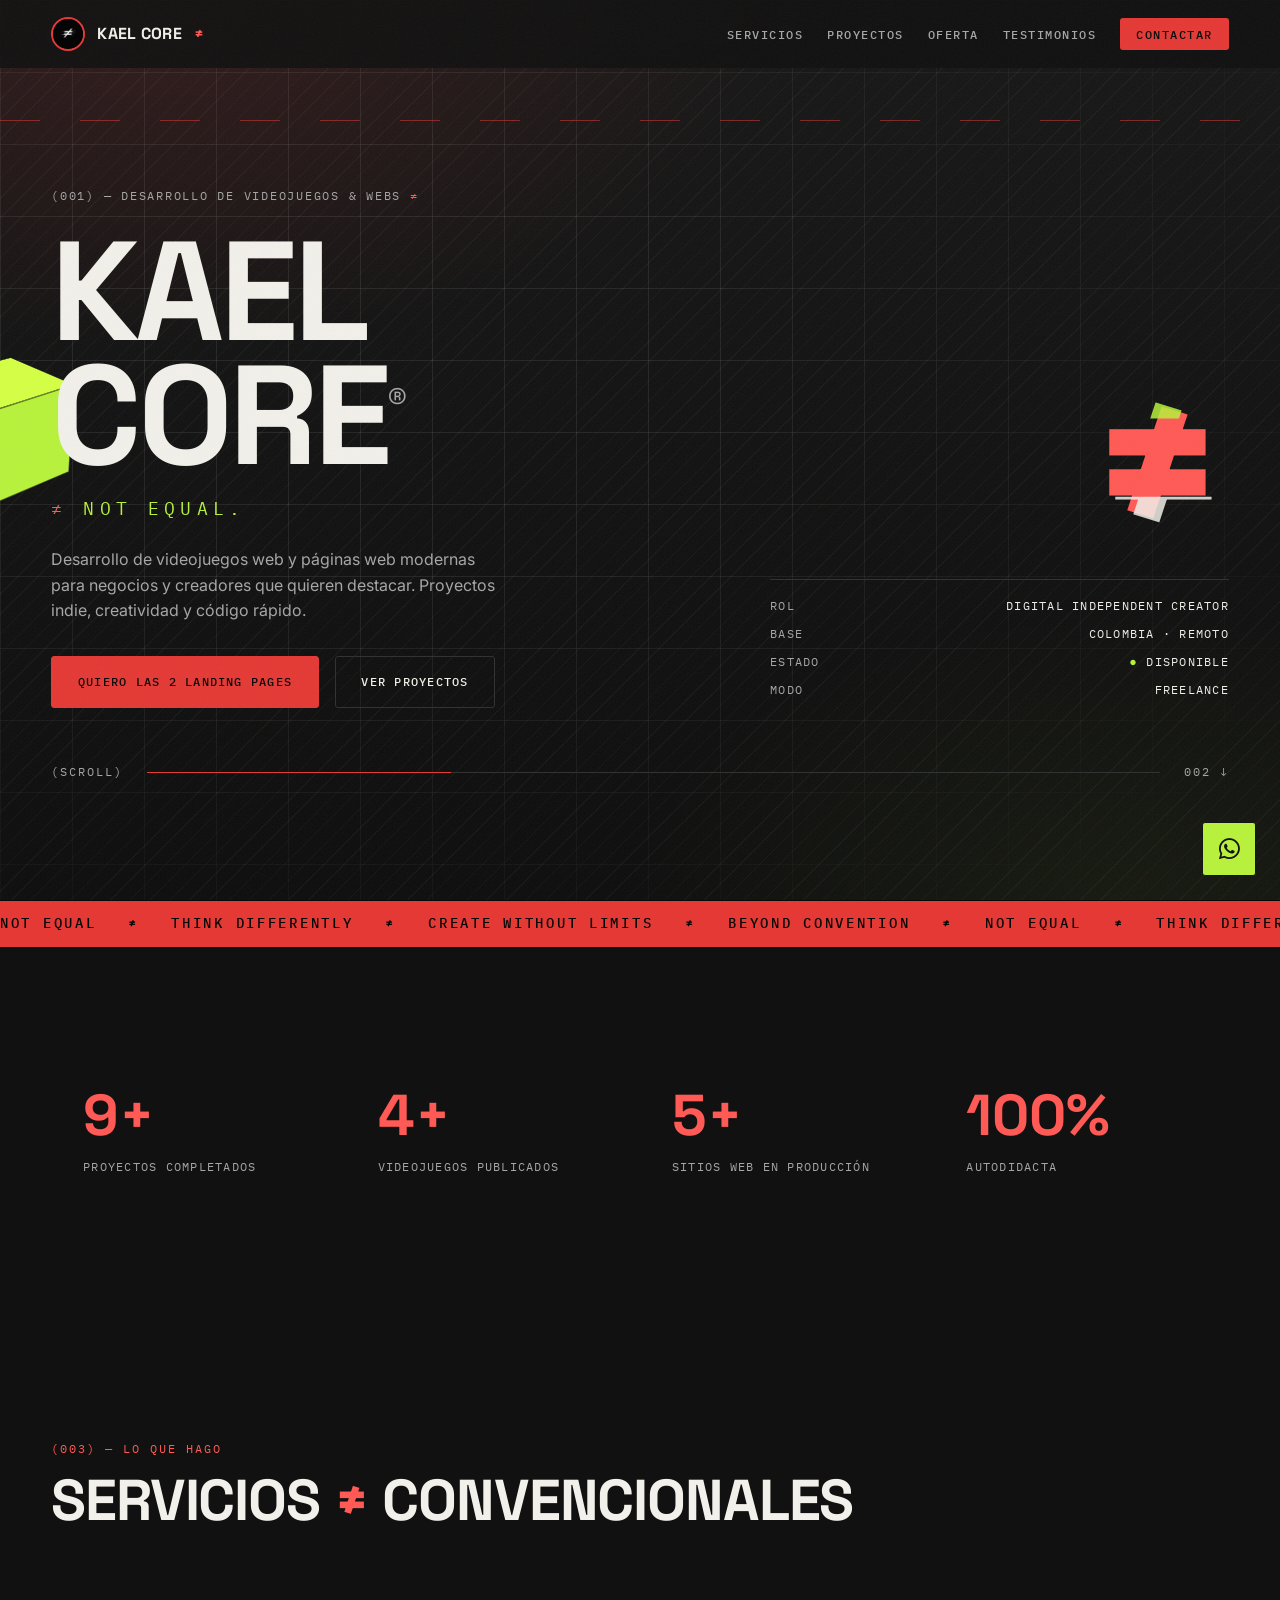
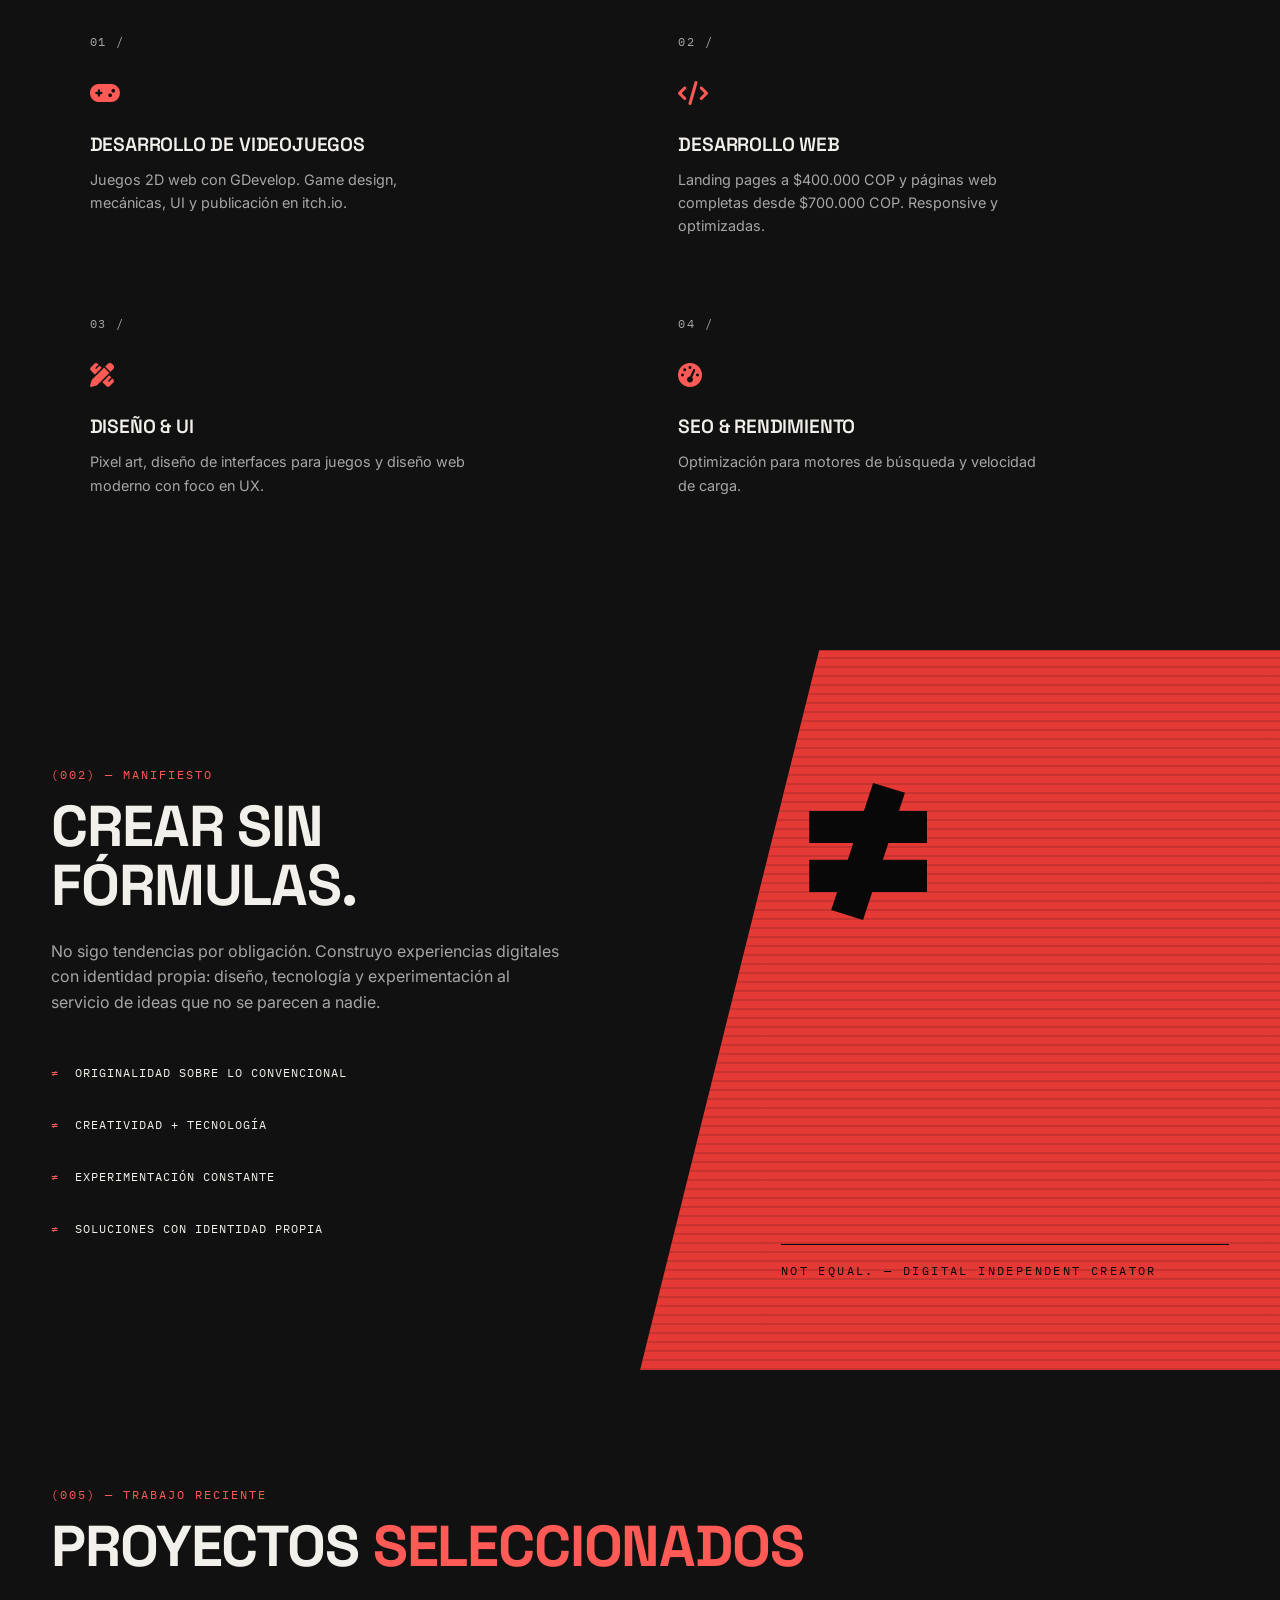
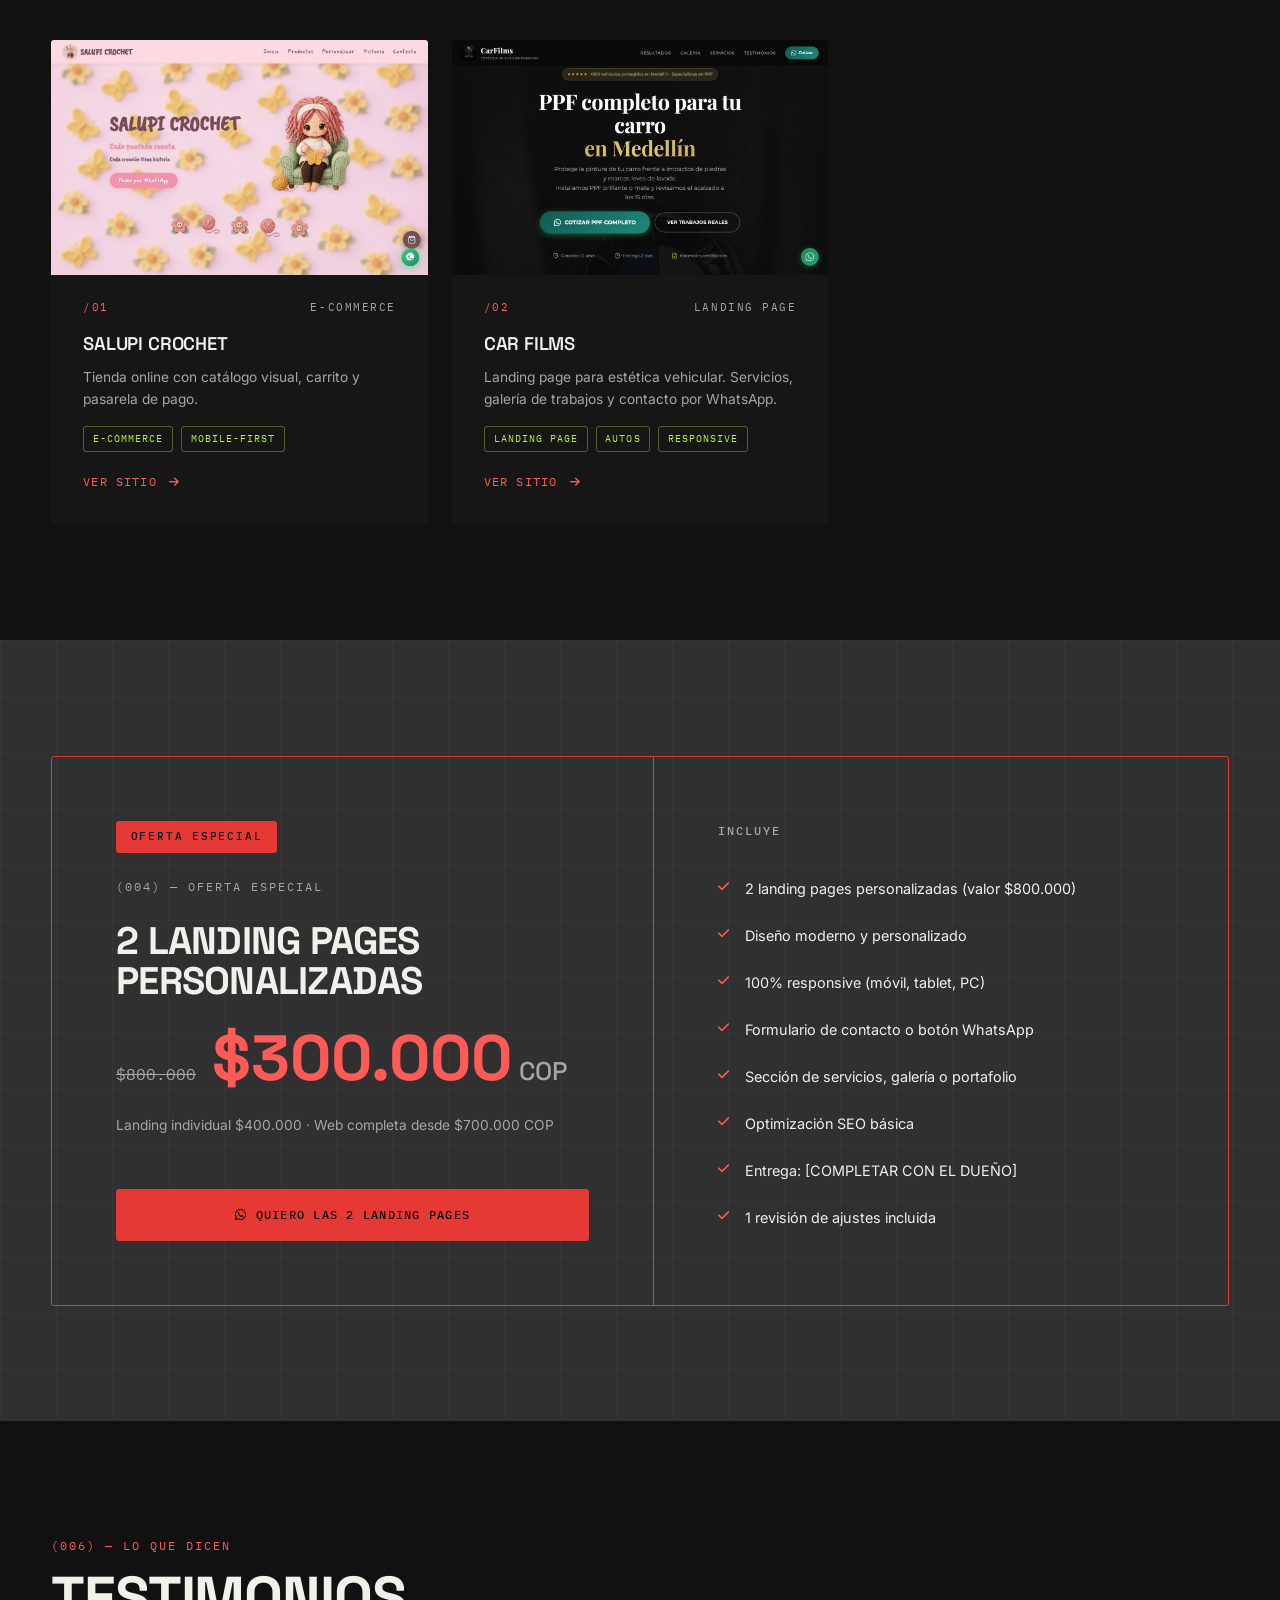
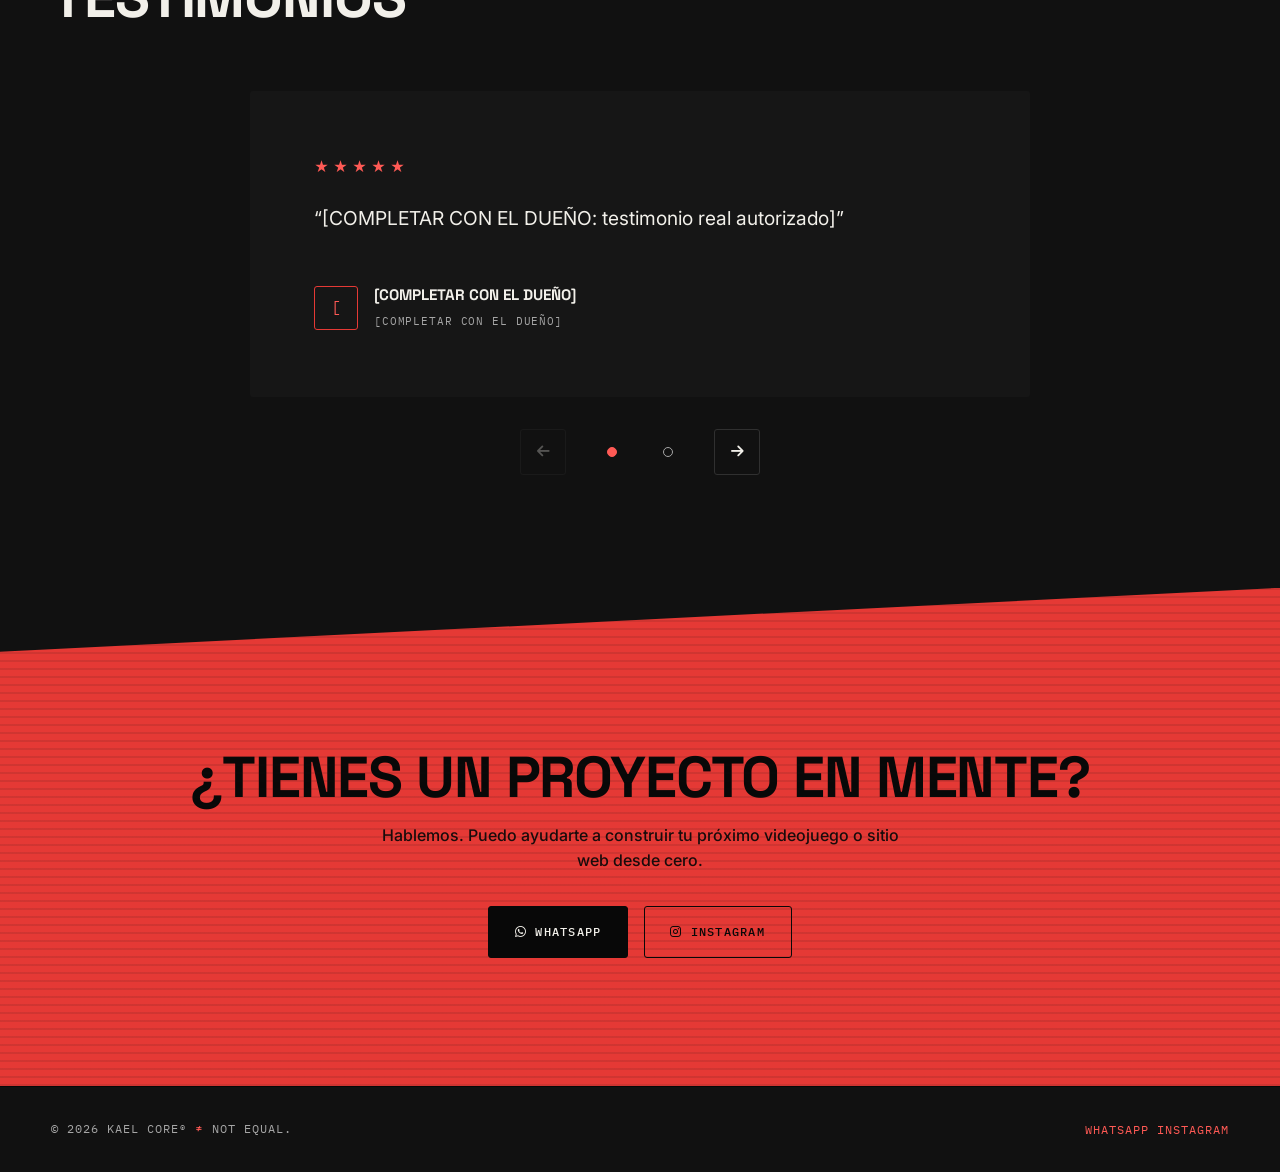
==== commit b06bde39: "Añade cubo 3D verde en el hero que baja con el scroll" ====
--- a/index.html
+++ b/index.html
@@ -118,6 +118,17 @@
   <main id="main">
     <!-- ══════════ HERO — editorial asimétrico ══════════ -->
     <section id="hero" aria-label="Presentación">
+      <div class="hero-cube-scene" aria-hidden="true">
+        <div class="hero-cube" id="heroCube">
+          <span class="cube-face cube-front"></span>
+          <span class="cube-face cube-back"></span>
+          <span class="cube-face cube-right"></span>
+          <span class="cube-face cube-left"></span>
+          <span class="cube-face cube-top"></span>
+          <span class="cube-face cube-bottom"></span>
+        </div>
+      </div>
+
       <div class="hero-inner">
         <div class="hero-main">
           <p class="hero-kicker mono" id="heroKicker">(001) — Desarrollo de videojuegos &amp; webs <span class="symbol">≠</span></p>
--- a/styles.css
+++ b/styles.css
@@ -332,6 +332,33 @@
   opacity: 0.5;
 }
 
+/* Cubo 3D decorativo: se desplaza con el scroll desde main.js */
+.hero-cube-scene {
+  --cube-size: clamp(68px, 7.5vw, 108px);
+  position: absolute; z-index: 1;
+  top: 42%; left: clamp(-56px, -3.5vw, -30px);
+  width: var(--cube-size); height: var(--cube-size);
+  perspective: 620px;
+  pointer-events: none;
+}
+.hero-cube {
+  position: relative; width: 100%; height: 100%;
+  transform-style: preserve-3d;
+  transform: rotateX(-26deg) rotateY(38deg);
+  will-change: transform;
+}
+.cube-face {
+  position: absolute; inset: 0; display: block;
+  background: var(--color-accent);
+  border: 1px solid rgba(17, 17, 17, 0.55);
+}
+.cube-front  { transform: translateZ(calc(var(--cube-size) / 2)); }
+.cube-back   { transform: rotateY(180deg) translateZ(calc(var(--cube-size) / 2)); filter: brightness(0.55); }
+.cube-right  { transform: rotateY(90deg) translateZ(calc(var(--cube-size) / 2)); filter: brightness(0.78); }
+.cube-left   { transform: rotateY(-90deg) translateZ(calc(var(--cube-size) / 2)); filter: brightness(0.65); }
+.cube-top    { transform: rotateX(90deg) translateZ(calc(var(--cube-size) / 2)); filter: brightness(1.15); }
+.cube-bottom { transform: rotateX(-90deg) translateZ(calc(var(--cube-size) / 2)); filter: brightness(0.45); }
+
 .hero-inner {
   position: relative; z-index: 2;
   max-width: var(--max-width); margin: 0 auto; width: 100%;
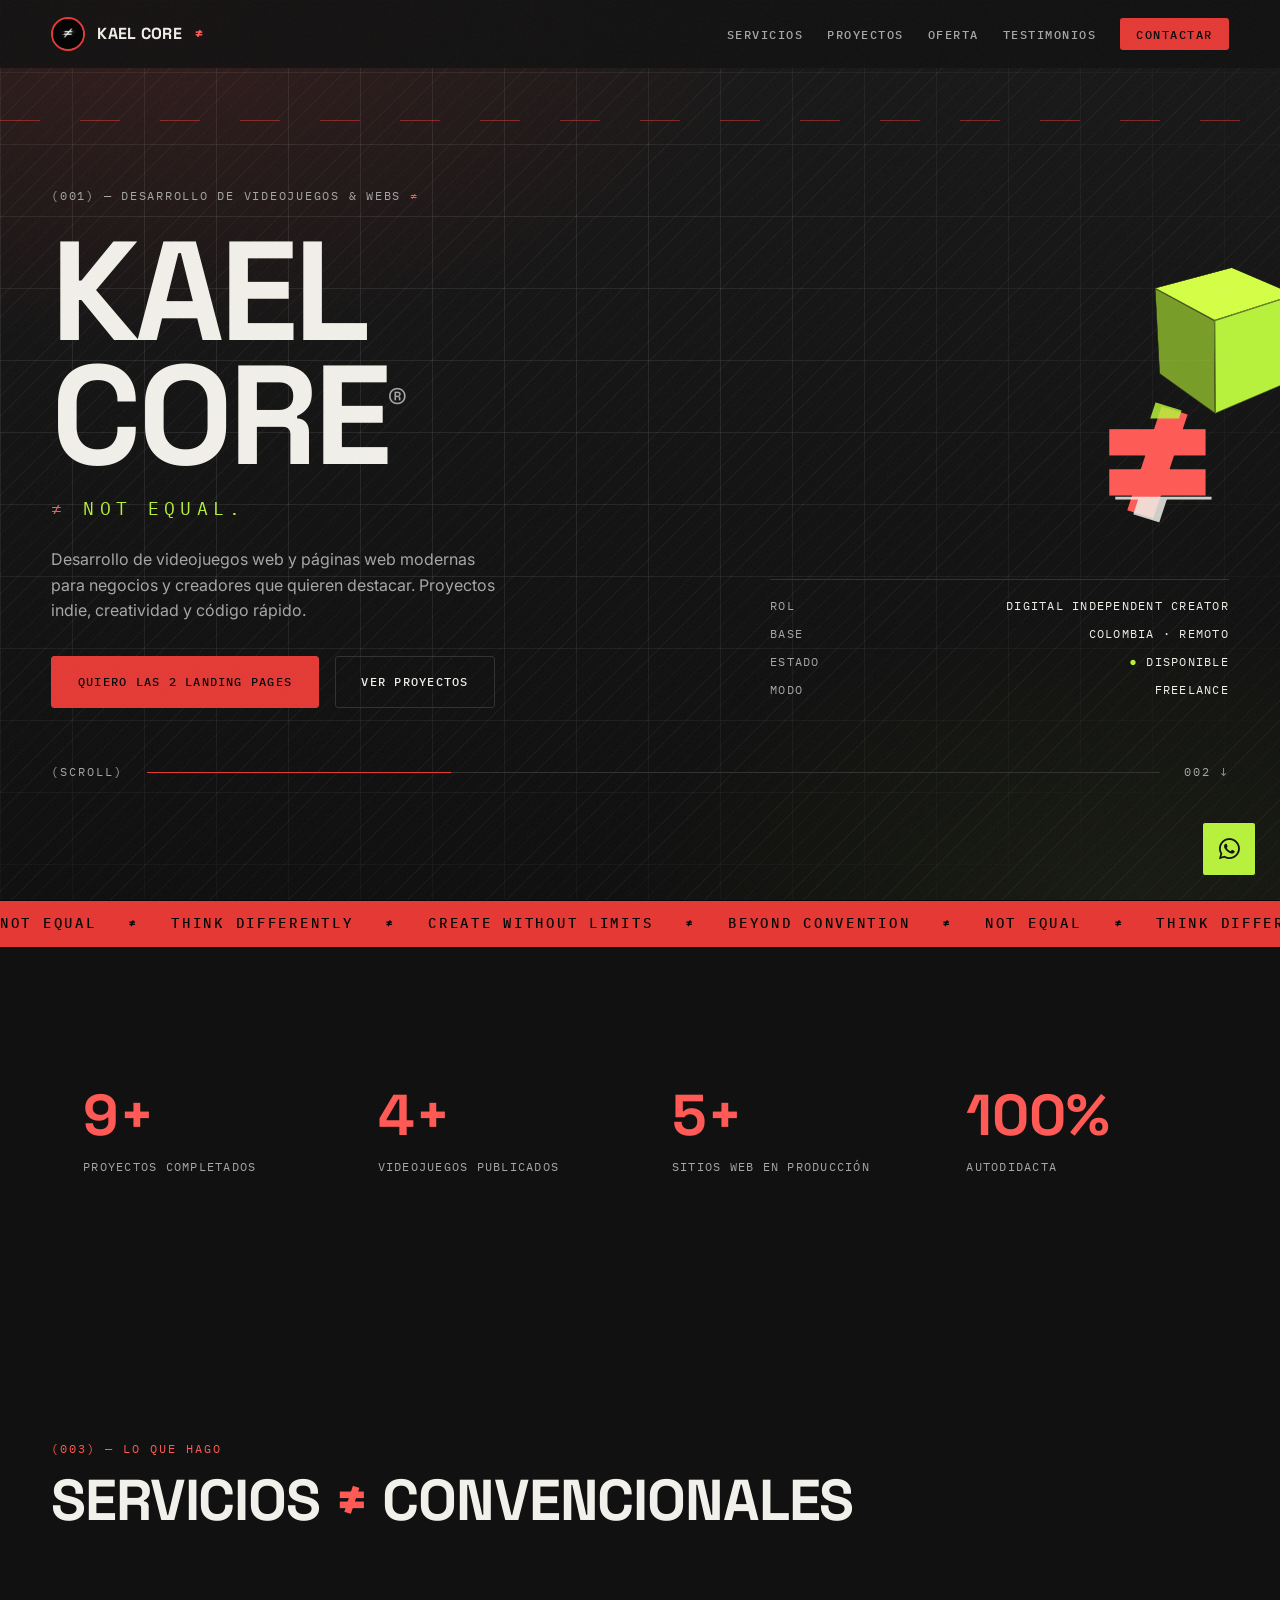
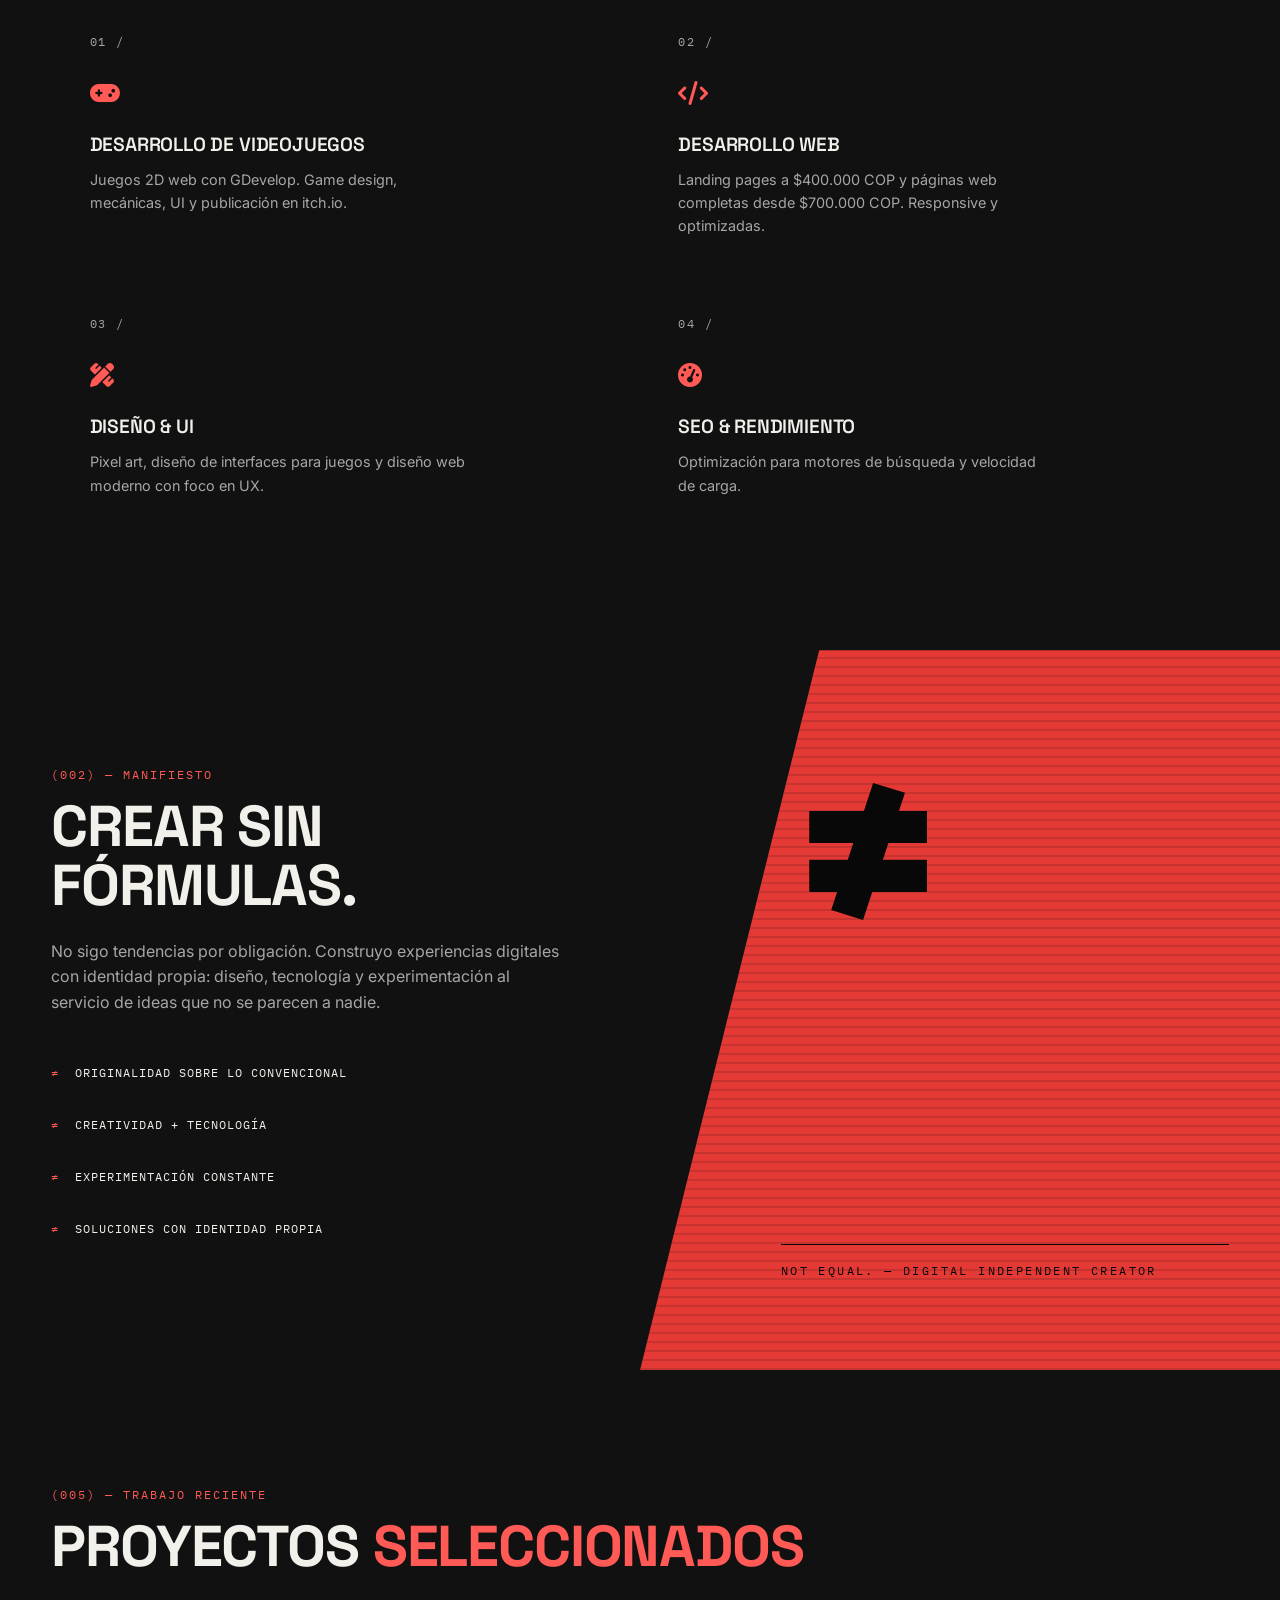
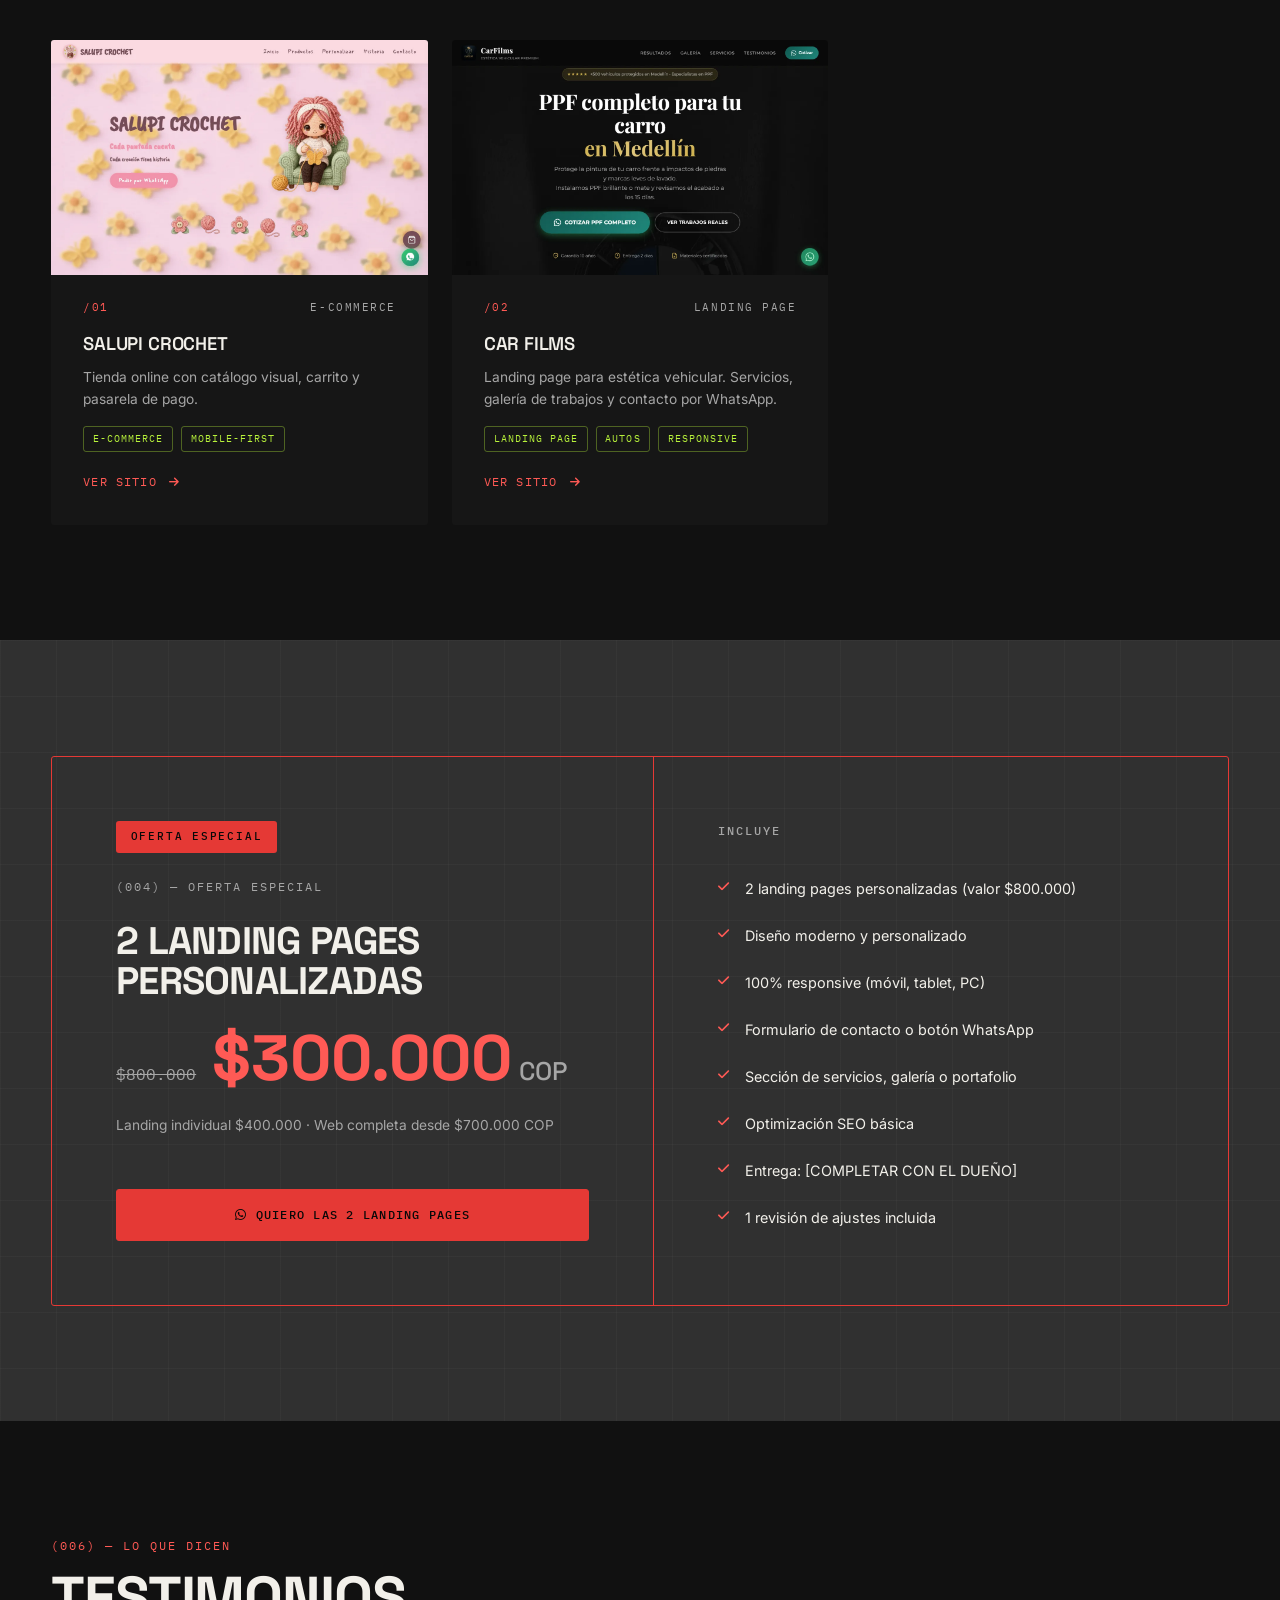
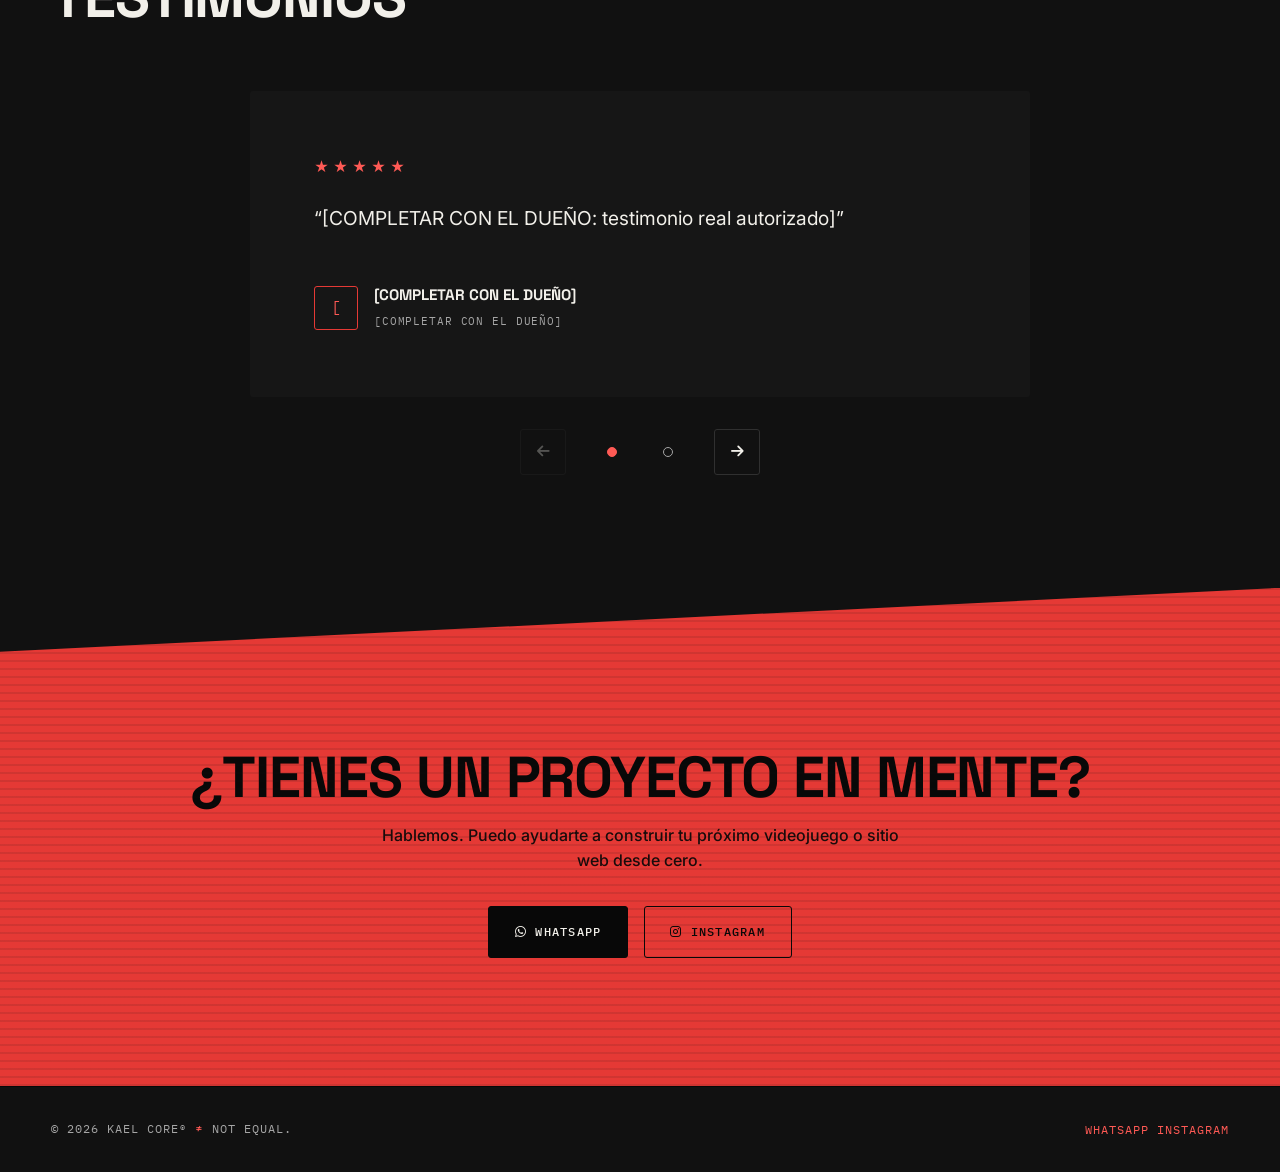
==== commit 5bfdd779: "Mueve el cubo 3D al lado derecho y lo hace descender por toda la página" ====
--- a/index.html
+++ b/index.html
@@ -95,6 +95,16 @@
   <a class="skip-link" href="#main">Saltar al contenido</a>
   <div class="scroll-progress" id="scrollProgress" aria-hidden="true"></div>
   <div class="grain" aria-hidden="true"></div>
+  <div class="hero-cube-scene" aria-hidden="true">
+    <div class="hero-cube" id="heroCube">
+      <span class="cube-face cube-front"></span>
+      <span class="cube-face cube-back"></span>
+      <span class="cube-face cube-right"></span>
+      <span class="cube-face cube-left"></span>
+      <span class="cube-face cube-top"></span>
+      <span class="cube-face cube-bottom"></span>
+    </div>
+  </div>
 
   <!-- ══════════ NAVBAR ══════════ -->
   <nav aria-label="Navegación principal">
@@ -118,17 +128,6 @@
   <main id="main">
     <!-- ══════════ HERO — editorial asimétrico ══════════ -->
     <section id="hero" aria-label="Presentación">
-      <div class="hero-cube-scene" aria-hidden="true">
-        <div class="hero-cube" id="heroCube">
-          <span class="cube-face cube-front"></span>
-          <span class="cube-face cube-back"></span>
-          <span class="cube-face cube-right"></span>
-          <span class="cube-face cube-left"></span>
-          <span class="cube-face cube-top"></span>
-          <span class="cube-face cube-bottom"></span>
-        </div>
-      </div>
-
       <div class="hero-inner">
         <div class="hero-main">
           <p class="hero-kicker mono" id="heroKicker">(001) — Desarrollo de videojuegos &amp; webs <span class="symbol">≠</span></p>
--- a/styles.css
+++ b/styles.css
@@ -88,6 +88,7 @@
     linear-gradient(180deg, #171717 0%, #111111 55%, #0d0d0d 100%);
   background-attachment: fixed;
   scroll-padding-bottom: 5.5rem;
+  overflow-x: hidden;
 }
 
 body {
@@ -332,11 +333,11 @@
   opacity: 0.5;
 }
 
-/* Cubo 3D decorativo: se desplaza con el scroll desde main.js */
+/* Cubo 3D decorativo: vive fuera del hero y baja por toda la página */
 .hero-cube-scene {
   --cube-size: clamp(68px, 7.5vw, 108px);
-  position: absolute; z-index: 1;
-  top: 42%; left: clamp(-56px, -3.5vw, -30px);
+  position: absolute; z-index: -1;
+  top: 32vh; right: 8px;
   width: var(--cube-size); height: var(--cube-size);
   perspective: 620px;
   pointer-events: none;
@@ -927,6 +928,7 @@
   .offer-price { gap: var(--space-3); }
   .carousel-controls { gap: var(--space-4); }
   .carousel-arrow { width: 44px; height: 44px; }
+  .hero-cube-scene { --cube-size: 64px; right: 4px; }
 
   /* CTA fijo: mismo botón flotante, ahora con etiqueta y área táctil amplia */
   .wa-float {
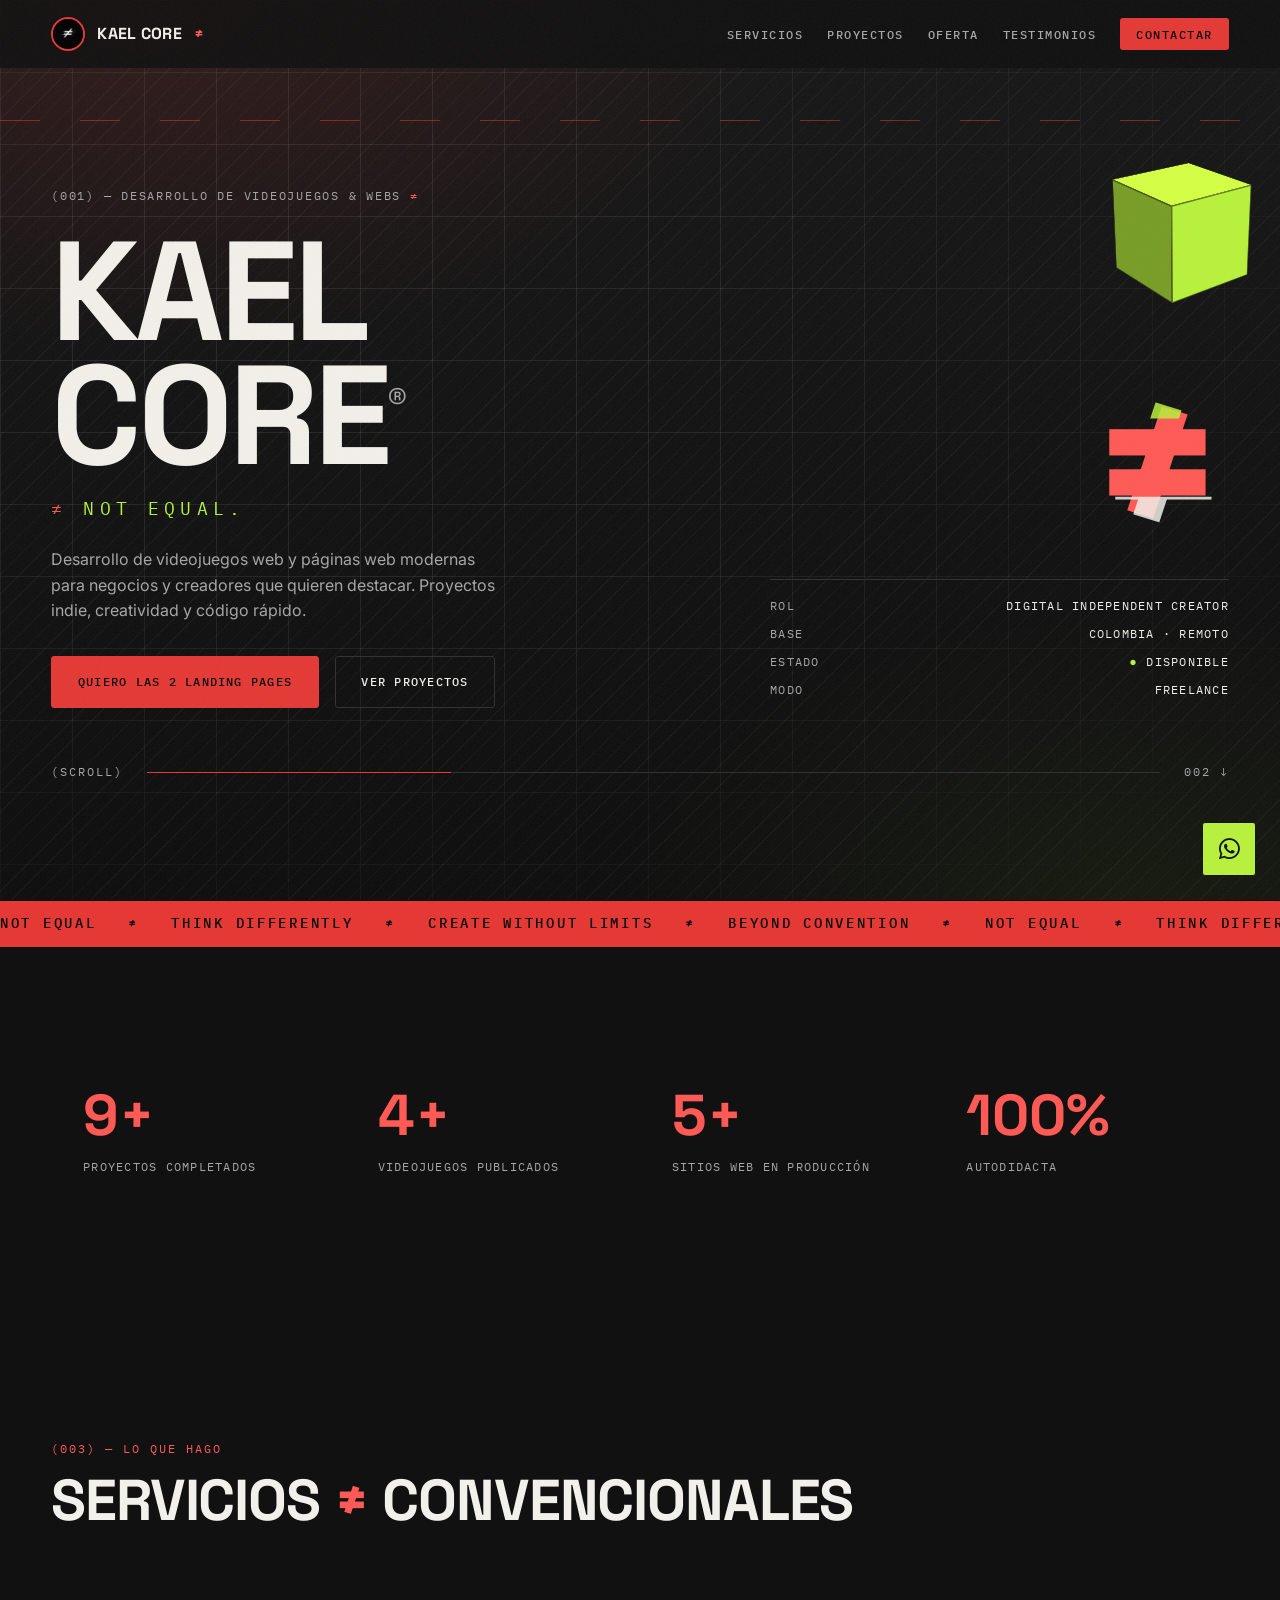
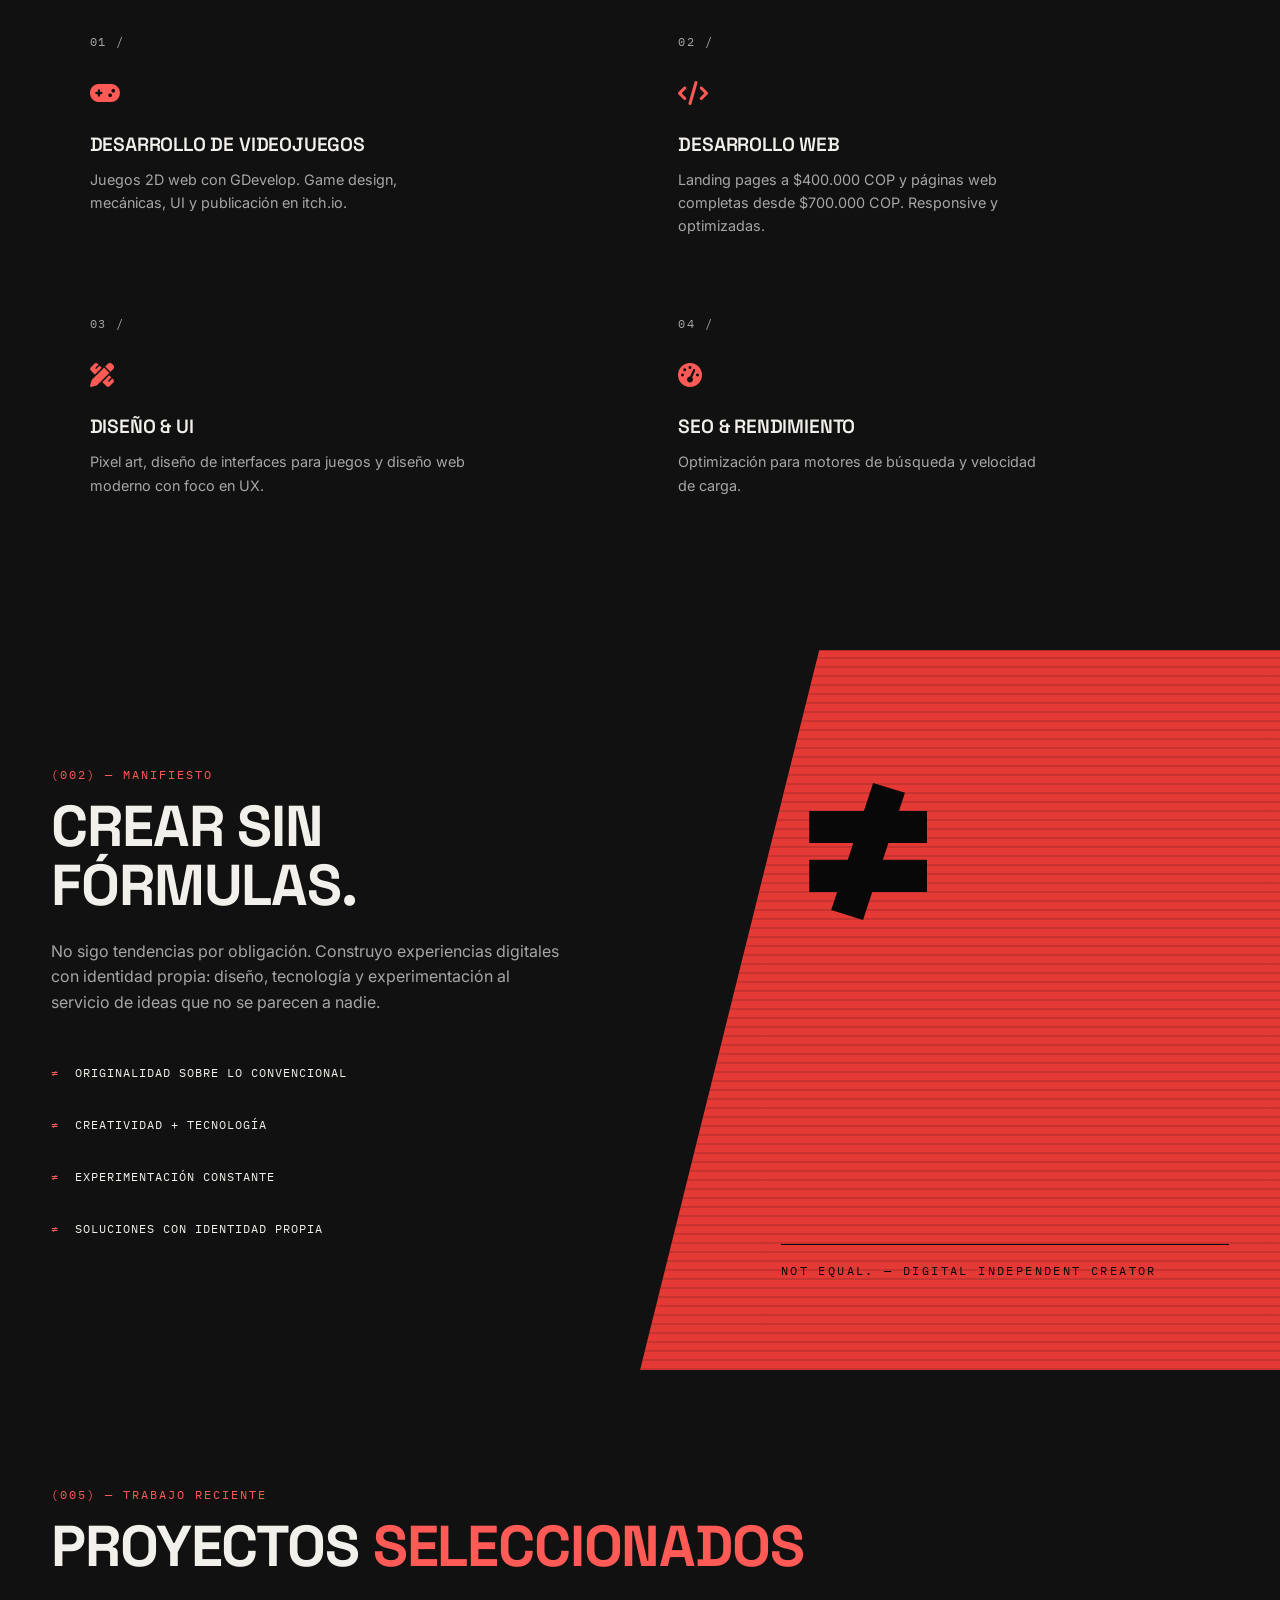
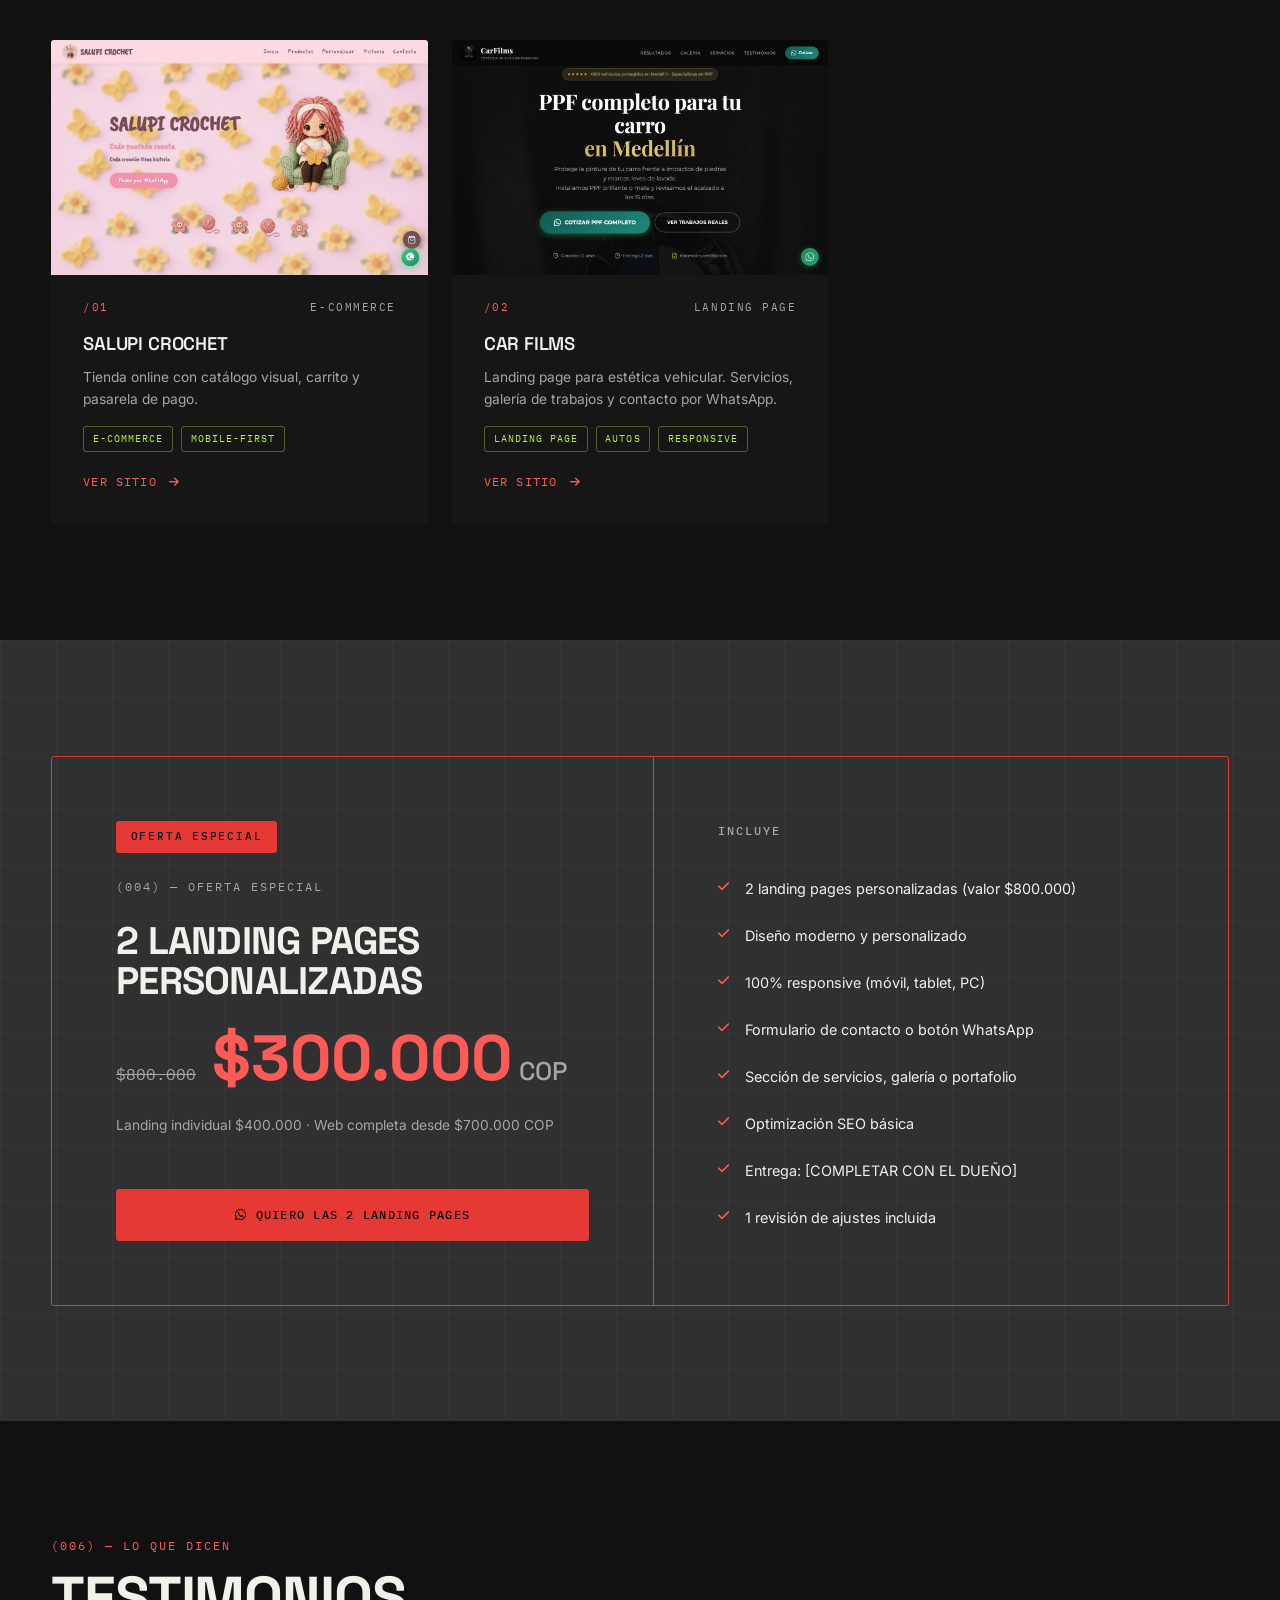
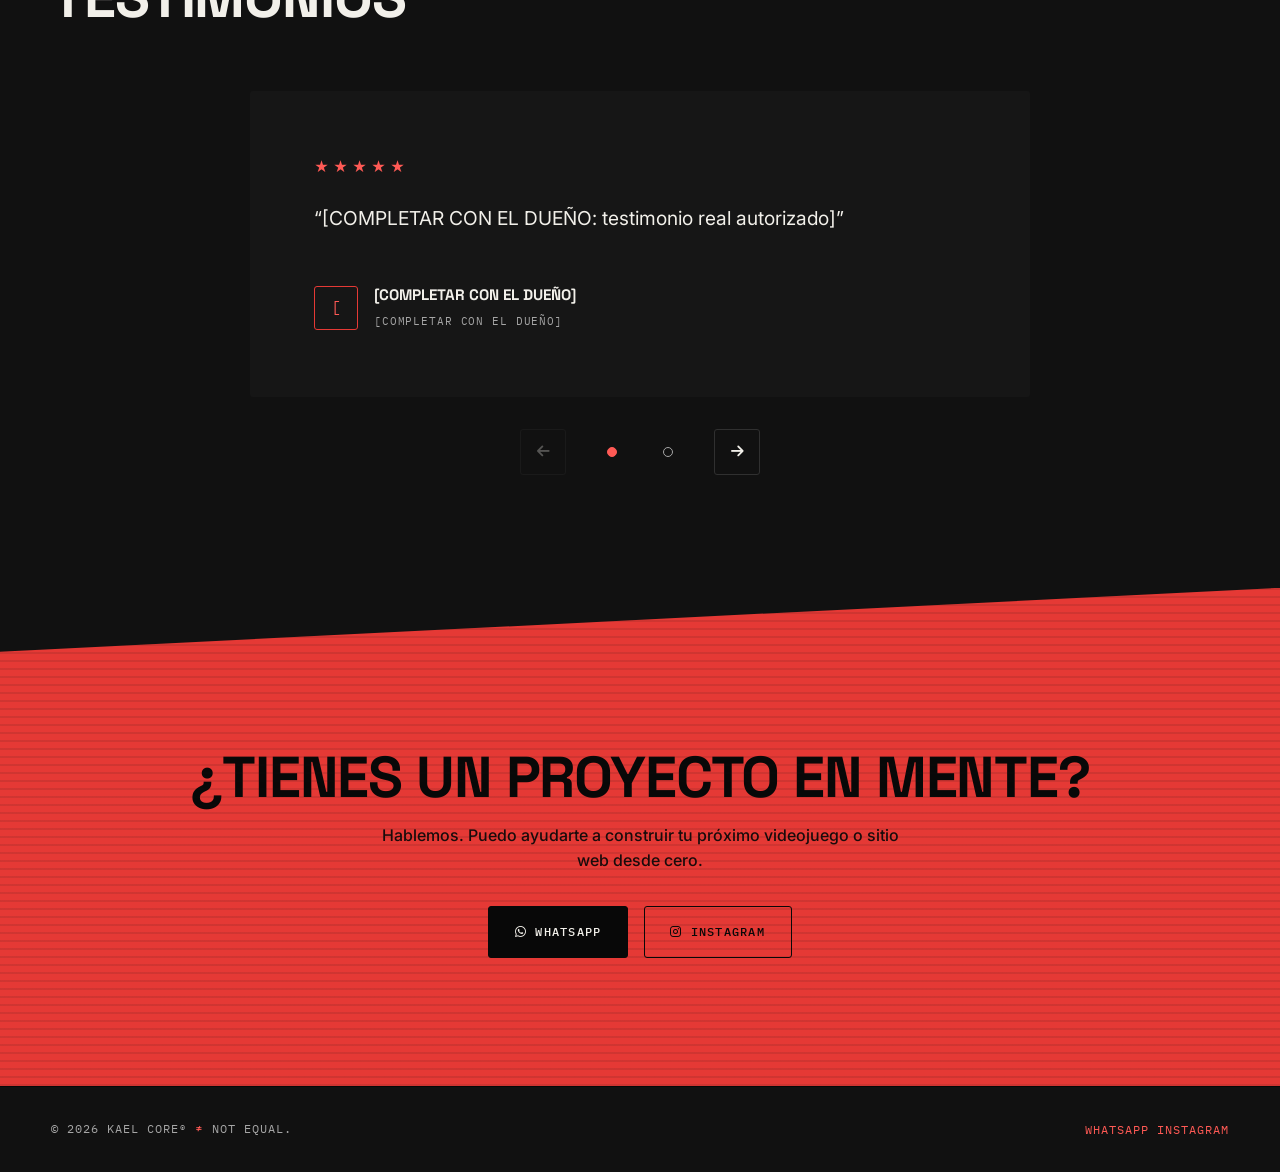
==== commit 5b36574e: "Cambia el cubo 3D a rotación vertical continua dentro del hero" ====
--- a/index.html
+++ b/index.html
@@ -95,16 +95,6 @@
   <a class="skip-link" href="#main">Saltar al contenido</a>
   <div class="scroll-progress" id="scrollProgress" aria-hidden="true"></div>
   <div class="grain" aria-hidden="true"></div>
-  <div class="hero-cube-scene" aria-hidden="true">
-    <div class="hero-cube" id="heroCube">
-      <span class="cube-face cube-front"></span>
-      <span class="cube-face cube-back"></span>
-      <span class="cube-face cube-right"></span>
-      <span class="cube-face cube-left"></span>
-      <span class="cube-face cube-top"></span>
-      <span class="cube-face cube-bottom"></span>
-    </div>
-  </div>
 
   <!-- ══════════ NAVBAR ══════════ -->
   <nav aria-label="Navegación principal">
@@ -128,6 +118,17 @@
   <main id="main">
     <!-- ══════════ HERO — editorial asimétrico ══════════ -->
     <section id="hero" aria-label="Presentación">
+      <div class="hero-cube-scene" aria-hidden="true">
+        <div class="hero-cube">
+          <span class="cube-face cube-front"></span>
+          <span class="cube-face cube-back"></span>
+          <span class="cube-face cube-right"></span>
+          <span class="cube-face cube-left"></span>
+          <span class="cube-face cube-top"></span>
+          <span class="cube-face cube-bottom"></span>
+        </div>
+      </div>
+
       <div class="hero-inner">
         <div class="hero-main">
           <p class="hero-kicker mono" id="heroKicker">(001) — Desarrollo de videojuegos &amp; webs <span class="symbol">≠</span></p>
--- a/styles.css
+++ b/styles.css
@@ -333,11 +333,11 @@
   opacity: 0.5;
 }
 
-/* Cubo 3D decorativo: vive fuera del hero y baja por toda la página */
+/* Cubo 3D decorativo dentro del hero: gira sobre el eje vertical */
 .hero-cube-scene {
   --cube-size: clamp(68px, 7.5vw, 108px);
-  position: absolute; z-index: -1;
-  top: 32vh; right: 8px;
+  position: absolute; z-index: 1;
+  top: 20%; right: clamp(1rem, 4vw, 4rem);
   width: var(--cube-size); height: var(--cube-size);
   perspective: 620px;
   pointer-events: none;
@@ -345,8 +345,13 @@
 .hero-cube {
   position: relative; width: 100%; height: 100%;
   transform-style: preserve-3d;
-  transform: rotateX(-26deg) rotateY(38deg);
+  transform: rotateX(-22deg) rotateY(38deg); /* estado estático con reduced-motion */
+  animation: cube-spin 9s linear infinite;
   will-change: transform;
+}
+@keyframes cube-spin {
+  from { transform: rotateX(-22deg) rotateY(0deg); }
+  to   { transform: rotateX(-22deg) rotateY(360deg); }
 }
 .cube-face {
   position: absolute; inset: 0; display: block;
@@ -928,7 +933,7 @@
   .offer-price { gap: var(--space-3); }
   .carousel-controls { gap: var(--space-4); }
   .carousel-arrow { width: 44px; height: 44px; }
-  .hero-cube-scene { --cube-size: 64px; right: 4px; }
+  .hero-cube-scene { --cube-size: 64px; right: 1rem; top: 18%; }
 
   /* CTA fijo: mismo botón flotante, ahora con etiqueta y área táctil amplia */
   .wa-float {
@@ -1015,7 +1020,7 @@
   html { scroll-behavior: auto; }
   *, *::before, *::after { animation-duration: 0.01ms !important; animation-iteration-count: 1 !important; transition-duration: 0.01ms !important; }
   .reveal { opacity: 1; transform: none; }
-  .hero-figure { animation: none !important; }
+  .hero-figure, .hero-cube { animation: none !important; }
   .service-card::before { transition: none !important; }
   /* La cinta es un anuncio decorativo: se excluye para que siga en movimiento. */
   .marquee-track { animation: marquee 18s linear infinite !important; }
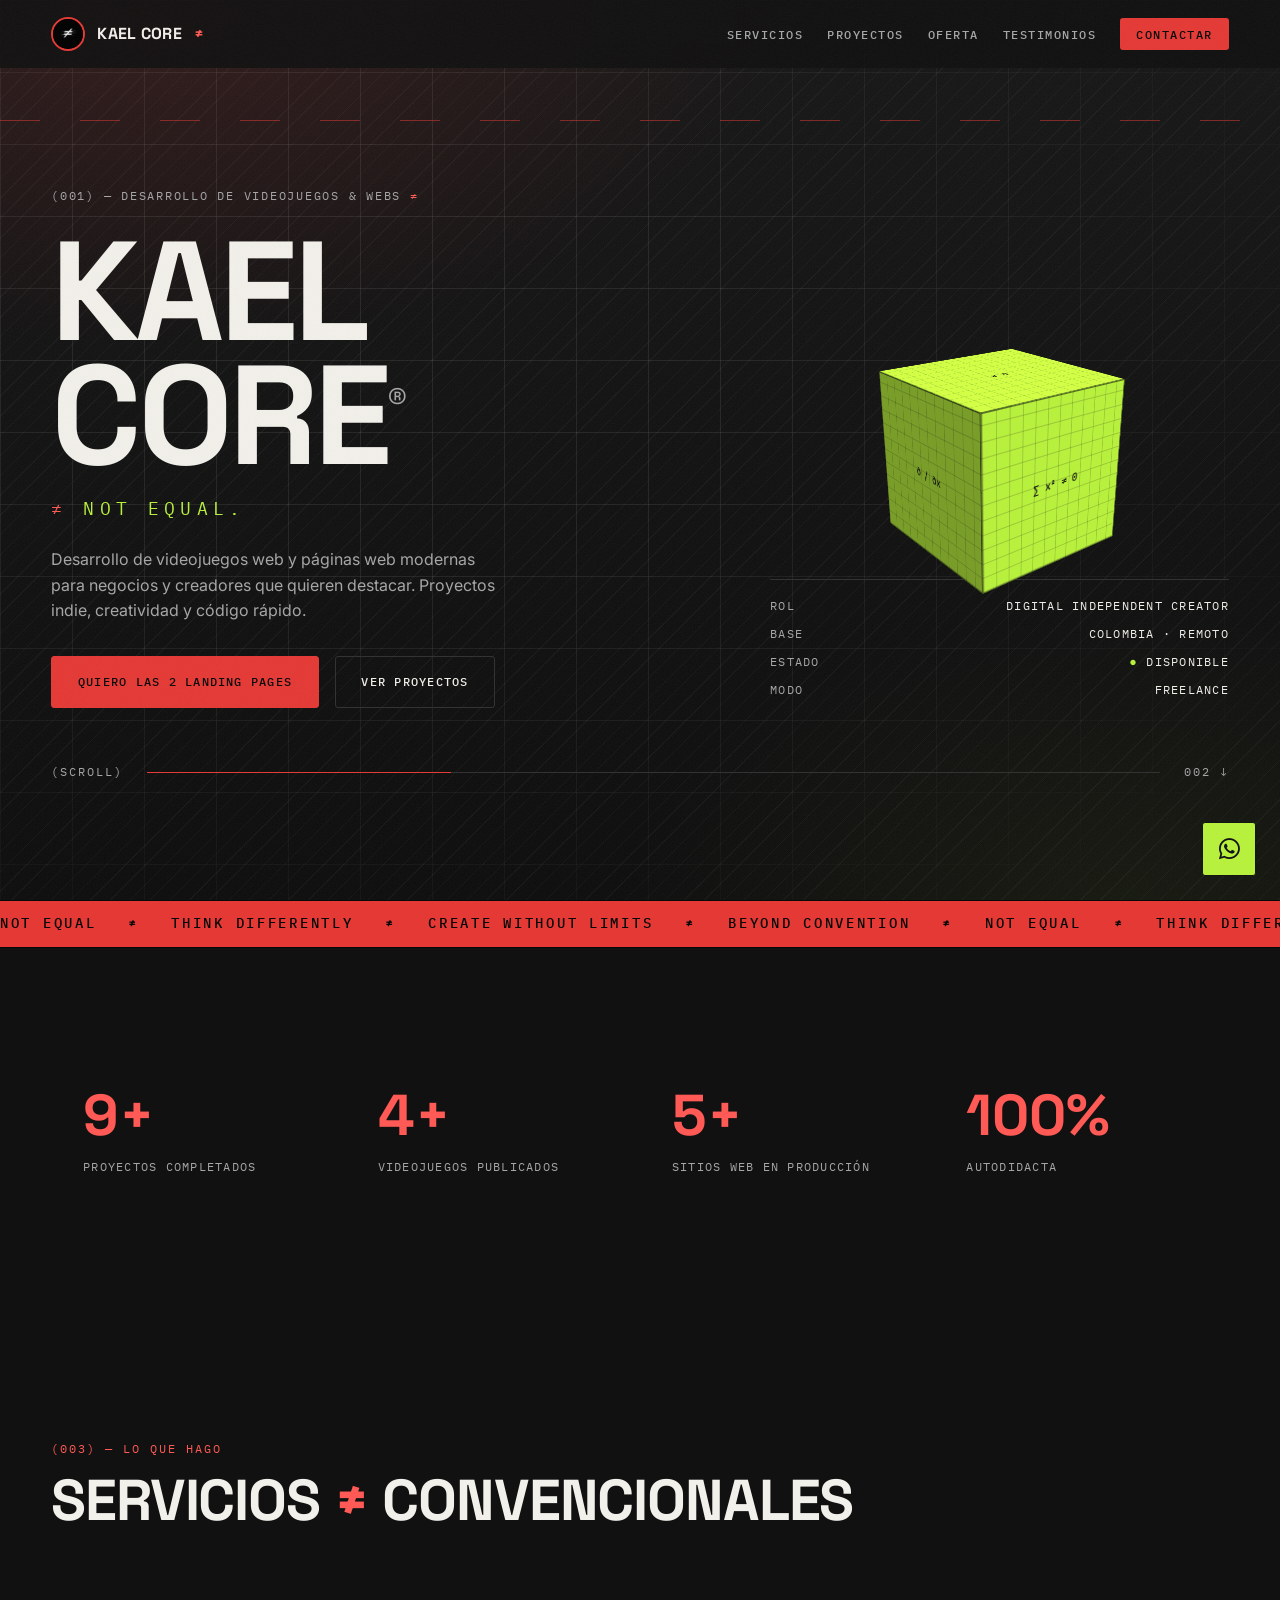
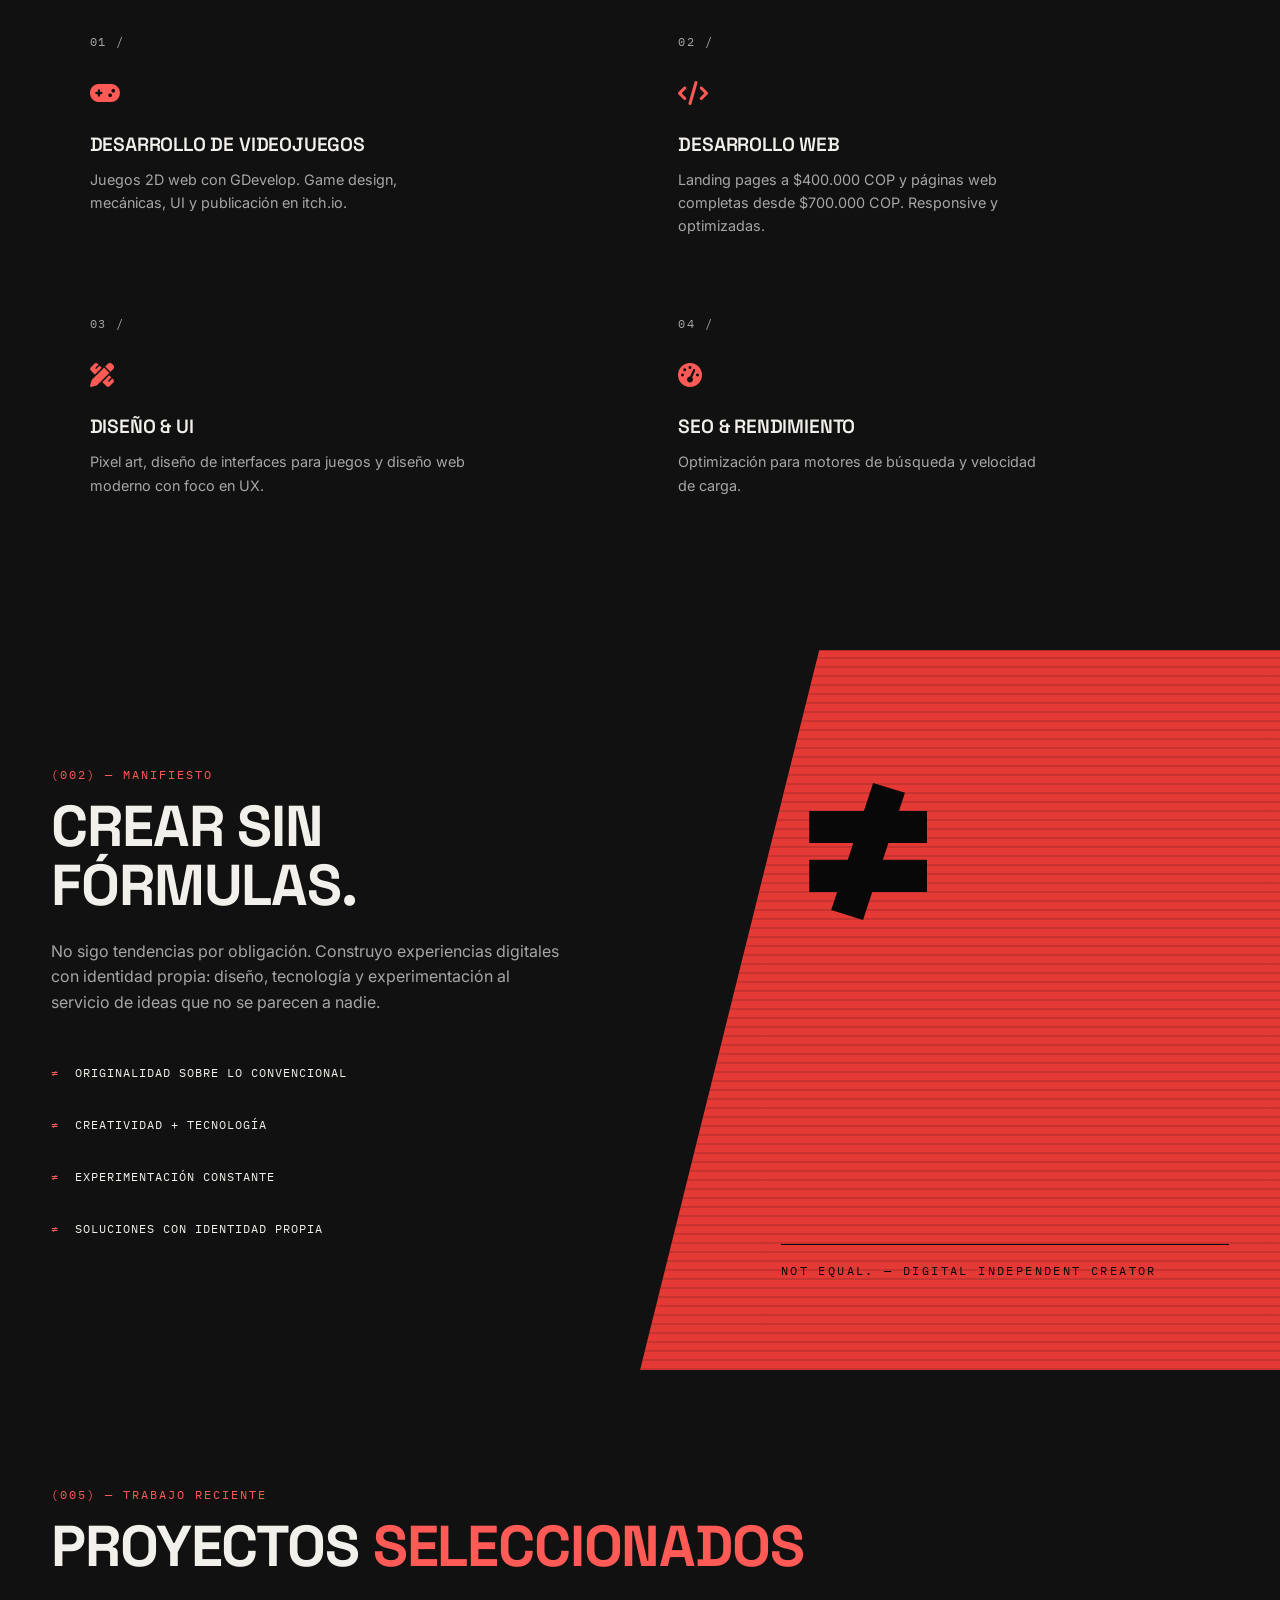
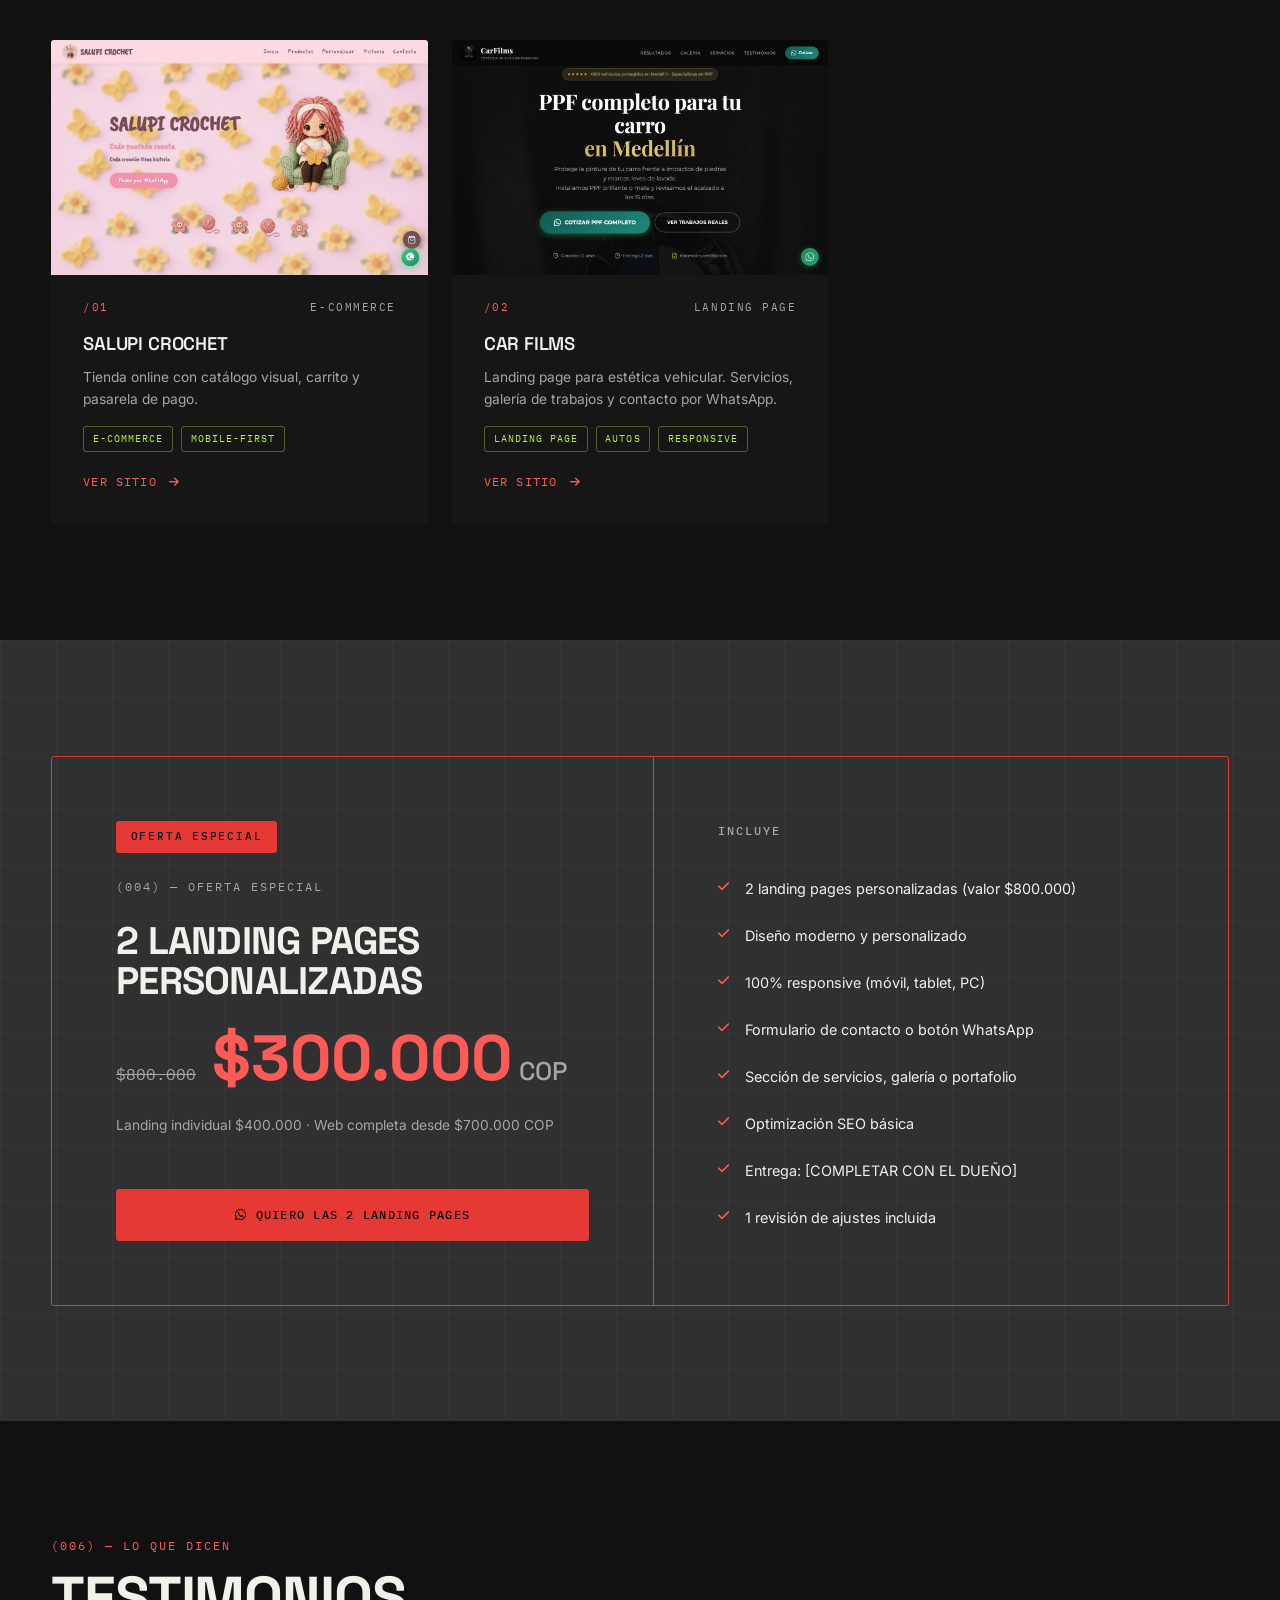
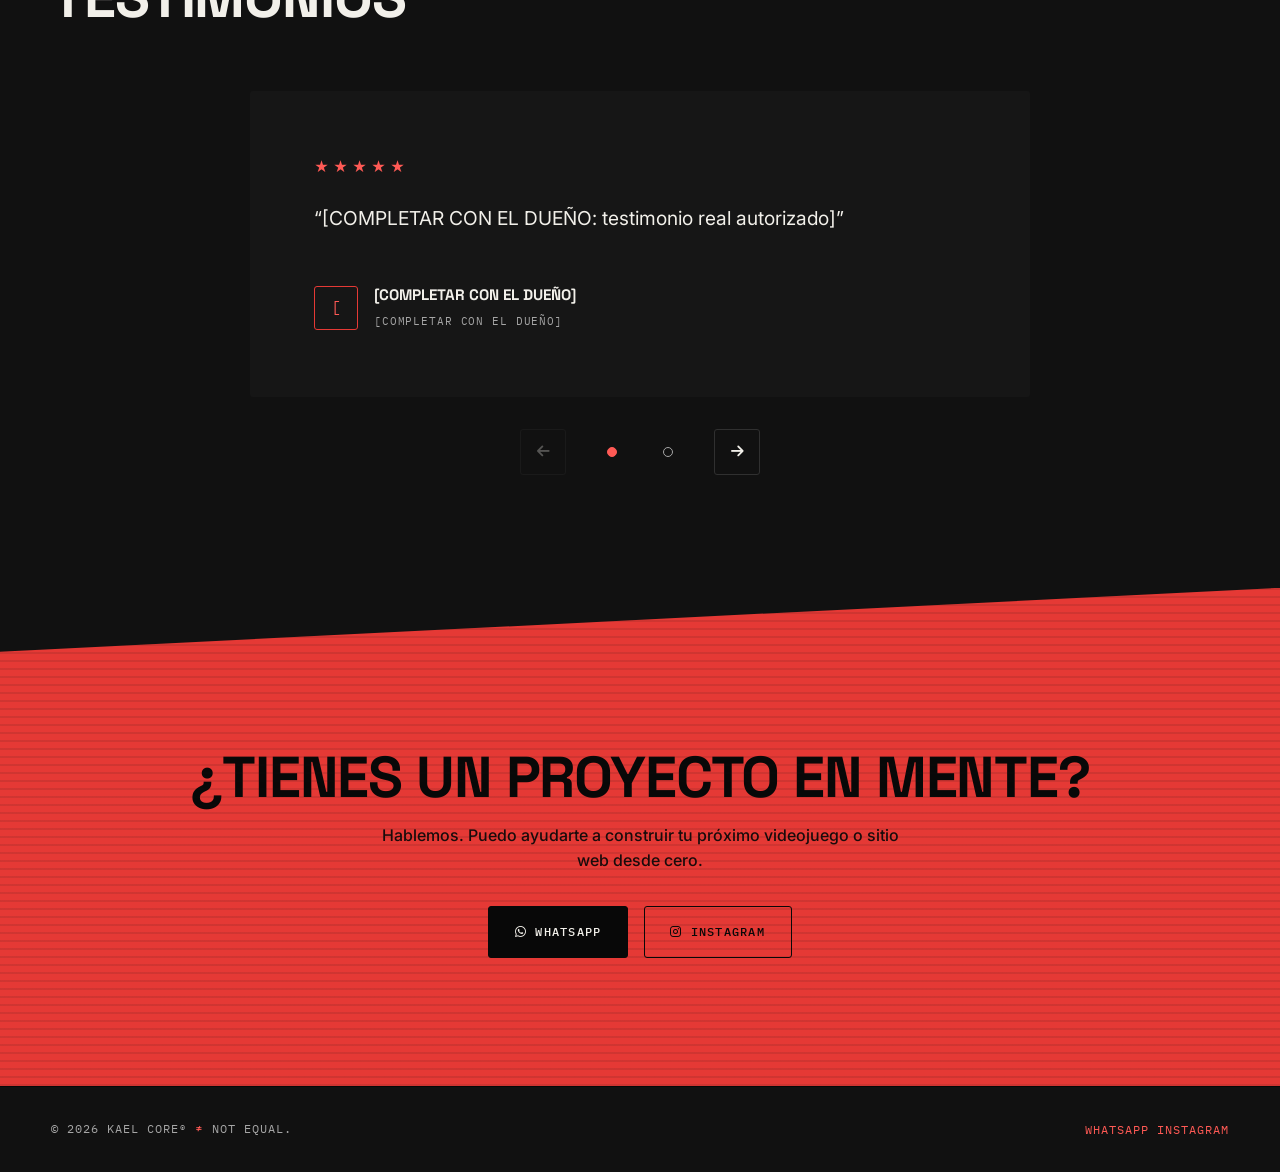
==== commit 9bf3ba99: "Centra el cubo con ecuaciones sobre los datos y quita el símbolo gigante del hero" ====
--- a/index.html
+++ b/index.html
@@ -118,17 +118,6 @@
   <main id="main">
     <!-- ══════════ HERO — editorial asimétrico ══════════ -->
     <section id="hero" aria-label="Presentación">
-      <div class="hero-cube-scene" aria-hidden="true">
-        <div class="hero-cube">
-          <span class="cube-face cube-front"></span>
-          <span class="cube-face cube-back"></span>
-          <span class="cube-face cube-right"></span>
-          <span class="cube-face cube-left"></span>
-          <span class="cube-face cube-top"></span>
-          <span class="cube-face cube-bottom"></span>
-        </div>
-      </div>
-
       <div class="hero-inner">
         <div class="hero-main">
           <p class="hero-kicker mono" id="heroKicker">(001) — Desarrollo de videojuegos &amp; webs <span class="symbol">≠</span></p>
@@ -142,7 +131,16 @@
         </div>
 
         <aside class="hero-side">
-          <div class="hero-figure" id="heroSymbol" aria-hidden="true">≠<span class="glitch" aria-hidden="true">≠</span><span class="glitch b" aria-hidden="true">≠</span></div>
+          <div class="hero-cube-scene" aria-hidden="true">
+            <div class="hero-cube">
+              <span class="cube-face cube-front">∑ x² ≠ 0</span>
+              <span class="cube-face cube-back">∫ f(x) dx</span>
+              <span class="cube-face cube-right">E = mc²</span>
+              <span class="cube-face cube-left">∂ / ∂x</span>
+              <span class="cube-face cube-top">√ Δ</span>
+              <span class="cube-face cube-bottom">logₙ x</span>
+            </div>
+          </div>
           <dl class="hero-meta">
             <div><dt>Rol</dt><dd id="metaRole">Digital Independent Creator</dd></div>
             <div><dt>Base</dt><dd>Colombia · Remoto</dd></div>
--- a/styles.css
+++ b/styles.css
@@ -333,12 +333,12 @@
   opacity: 0.5;
 }
 
-/* Cubo 3D decorativo dentro del hero: gira sobre el eje vertical */
+/* Cubo 3D centrado sobre los datos del hero: gira sobre el eje vertical */
 .hero-cube-scene {
-  --cube-size: clamp(68px, 7.5vw, 108px);
-  position: absolute; z-index: 1;
-  top: 20%; right: clamp(1rem, 4vw, 4rem);
+  --cube-size: clamp(104px, 13vw, 168px);
+  position: relative;
   width: var(--cube-size); height: var(--cube-size);
+  margin: 0 auto var(--space-4);
   perspective: 620px;
   pointer-events: none;
 }
@@ -354,8 +354,16 @@
   to   { transform: rotateX(-22deg) rotateY(360deg); }
 }
 .cube-face {
-  position: absolute; inset: 0; display: block;
-  background: var(--color-accent);
+  position: absolute; inset: 0;
+  display: grid; place-items: center;
+  font-family: var(--font-mono);
+  font-size: clamp(0.6rem, 0.9vw, 0.82rem);
+  font-weight: 500; letter-spacing: -0.02em;
+  color: var(--obsidian);
+  background-color: var(--color-accent);
+  background-image:
+    repeating-linear-gradient(0deg, rgba(17, 17, 17, 0.18) 0 1px, transparent 1px 14px),
+    repeating-linear-gradient(90deg, rgba(17, 17, 17, 0.18) 0 1px, transparent 1px 14px);
   border: 1px solid rgba(17, 17, 17, 0.55);
 }
 .cube-front  { transform: translateZ(calc(var(--cube-size) / 2)); }
@@ -408,46 +416,6 @@
 
 .hero-side { display: flex; flex-direction: column; gap: var(--space-5); padding-bottom: var(--space-2); }
 
-.hero-figure {
-  position: relative;
-  align-self: flex-end;
-  font-family: var(--font-display);
-  font-weight: 700;
-  font-size: clamp(7rem, 18vw, 15rem);
-  line-height: 0.8;
-  color: var(--color-primary-text);
-  user-select: none;
-  min-height: 0.8em; /* mantiene el layout con el skeleton */
-  animation: figure-float 7s ease-in-out infinite alternate;
-}
-@keyframes figure-float {
-  from { transform: translateY(0) rotate(0deg); }
-  to   { transform: translateY(-10px) rotate(1.5deg); }
-}
-.hero-figure .glitch {
-  position: absolute; inset: 0;
-  color: var(--color-accent);
-  clip-path: inset(0 0 72% 0);
-  transform: translate(-6px, -4px);
-  opacity: 0.85;
-  animation: glitch-a 5s steps(1) infinite;
-}
-.hero-figure .glitch.b {
-  color: var(--industrial-white);
-  clip-path: inset(66% 0 0 0);
-  transform: translate(6px, 4px);
-  animation: glitch-b 6s steps(1) infinite;
-}
-@keyframes glitch-a {
-  0%, 92%, 100% { clip-path: inset(0 0 72% 0); transform: translate(-6px, -4px); }
-  93% { clip-path: inset(10% 0 60% 0); transform: translate(-14px, 0); }
-  95% { clip-path: inset(45% 0 30% 0); transform: translate(10px, 4px); }
-}
-@keyframes glitch-b {
-  0%, 88%, 100% { clip-path: inset(66% 0 0 0); transform: translate(6px, 4px); }
-  89% { clip-path: inset(30% 0 55% 0); transform: translate(14px, 0); }
-  92% { clip-path: inset(70% 0 5% 0); transform: translate(-8px, -3px); }
-}
 
 .hero-meta {
   border-top: 1px solid var(--color-border);
@@ -899,7 +867,6 @@
 /* Desktop pequeño / tablet grande */
 @media (max-width: 1100px) {
   .hero-inner { grid-template-columns: 1fr; align-items: start; gap: var(--space-6); }
-  .hero-figure { align-self: flex-start; font-size: clamp(6rem, 22vw, 9rem); }
   .hero-meta { max-width: 420px; }
   .services-grid { grid-template-columns: repeat(2, 1fr); }
   .offer-card { grid-template-columns: 1fr; }
@@ -933,7 +900,7 @@
   .offer-price { gap: var(--space-3); }
   .carousel-controls { gap: var(--space-4); }
   .carousel-arrow { width: 44px; height: 44px; }
-  .hero-cube-scene { --cube-size: 64px; right: 1rem; top: 18%; }
+  .hero-cube-scene { --cube-size: 96px; margin-bottom: var(--space-3); }
 
   /* CTA fijo: mismo botón flotante, ahora con etiqueta y área táctil amplia */
   .wa-float {
@@ -1007,7 +974,6 @@
   .footer-inner a:hover { color: var(--color-accent); }
   .wa-float:hover { transform: translateY(-4px) scale(1.05); background: var(--color-primary); color: var(--industrial-white); }
   .nav-logo:hover img { border-color: var(--color-accent); }
-  .hero-figure:hover .glitch { animation-duration: 0.9s; }
 
   /* Transiciones suaves solo cuando hay hover disponible */
   .masonry-item img { transition: filter 0.3s ease, transform 0.3s ease; }
@@ -1020,7 +986,8 @@
   html { scroll-behavior: auto; }
   *, *::before, *::after { animation-duration: 0.01ms !important; animation-iteration-count: 1 !important; transition-duration: 0.01ms !important; }
   .reveal { opacity: 1; transform: none; }
-  .hero-figure, .hero-cube { animation: none !important; }
+  /* El cubo es el efecto protagonista: en modo reducido gira mucho más despacio */
+  .hero-cube { animation: cube-spin 18s linear infinite !important; }
   .service-card::before { transition: none !important; }
   /* La cinta es un anuncio decorativo: se excluye para que siga en movimiento. */
   .marquee-track { animation: marquee 18s linear infinite !important; }
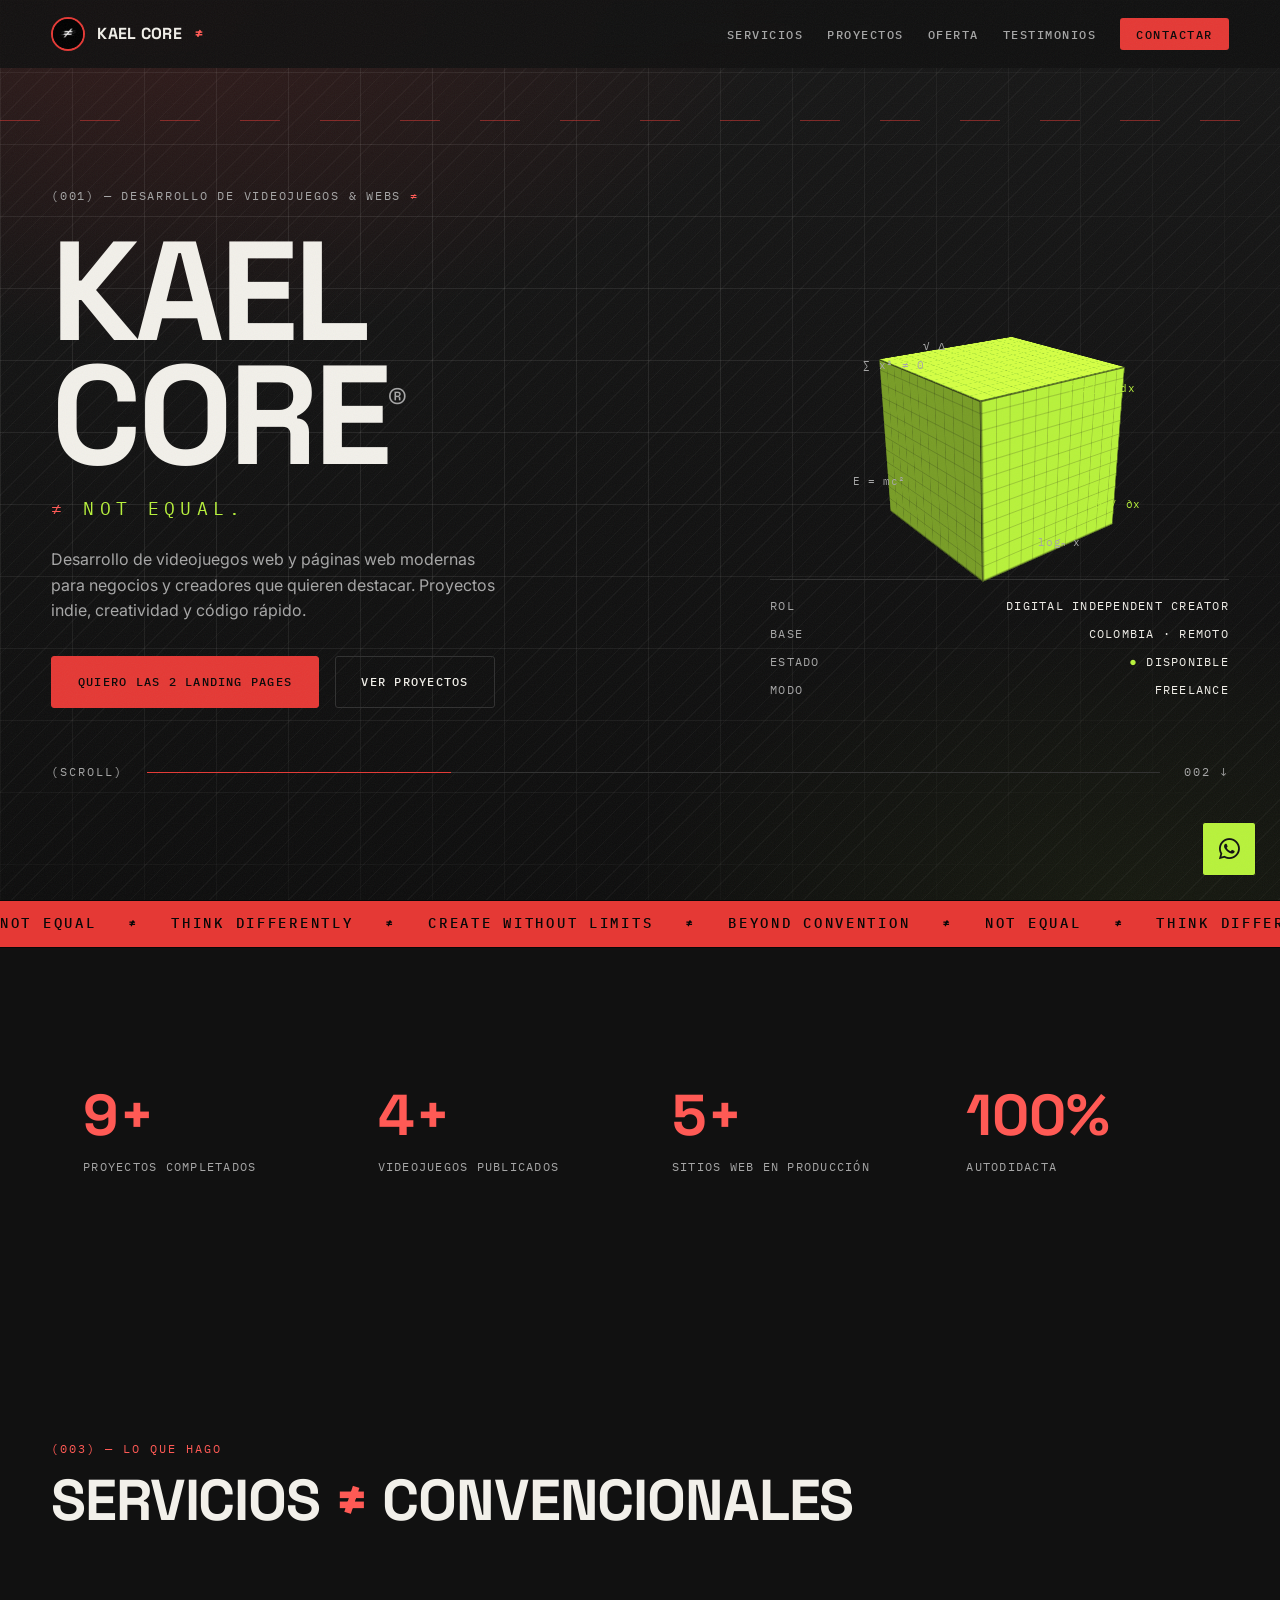
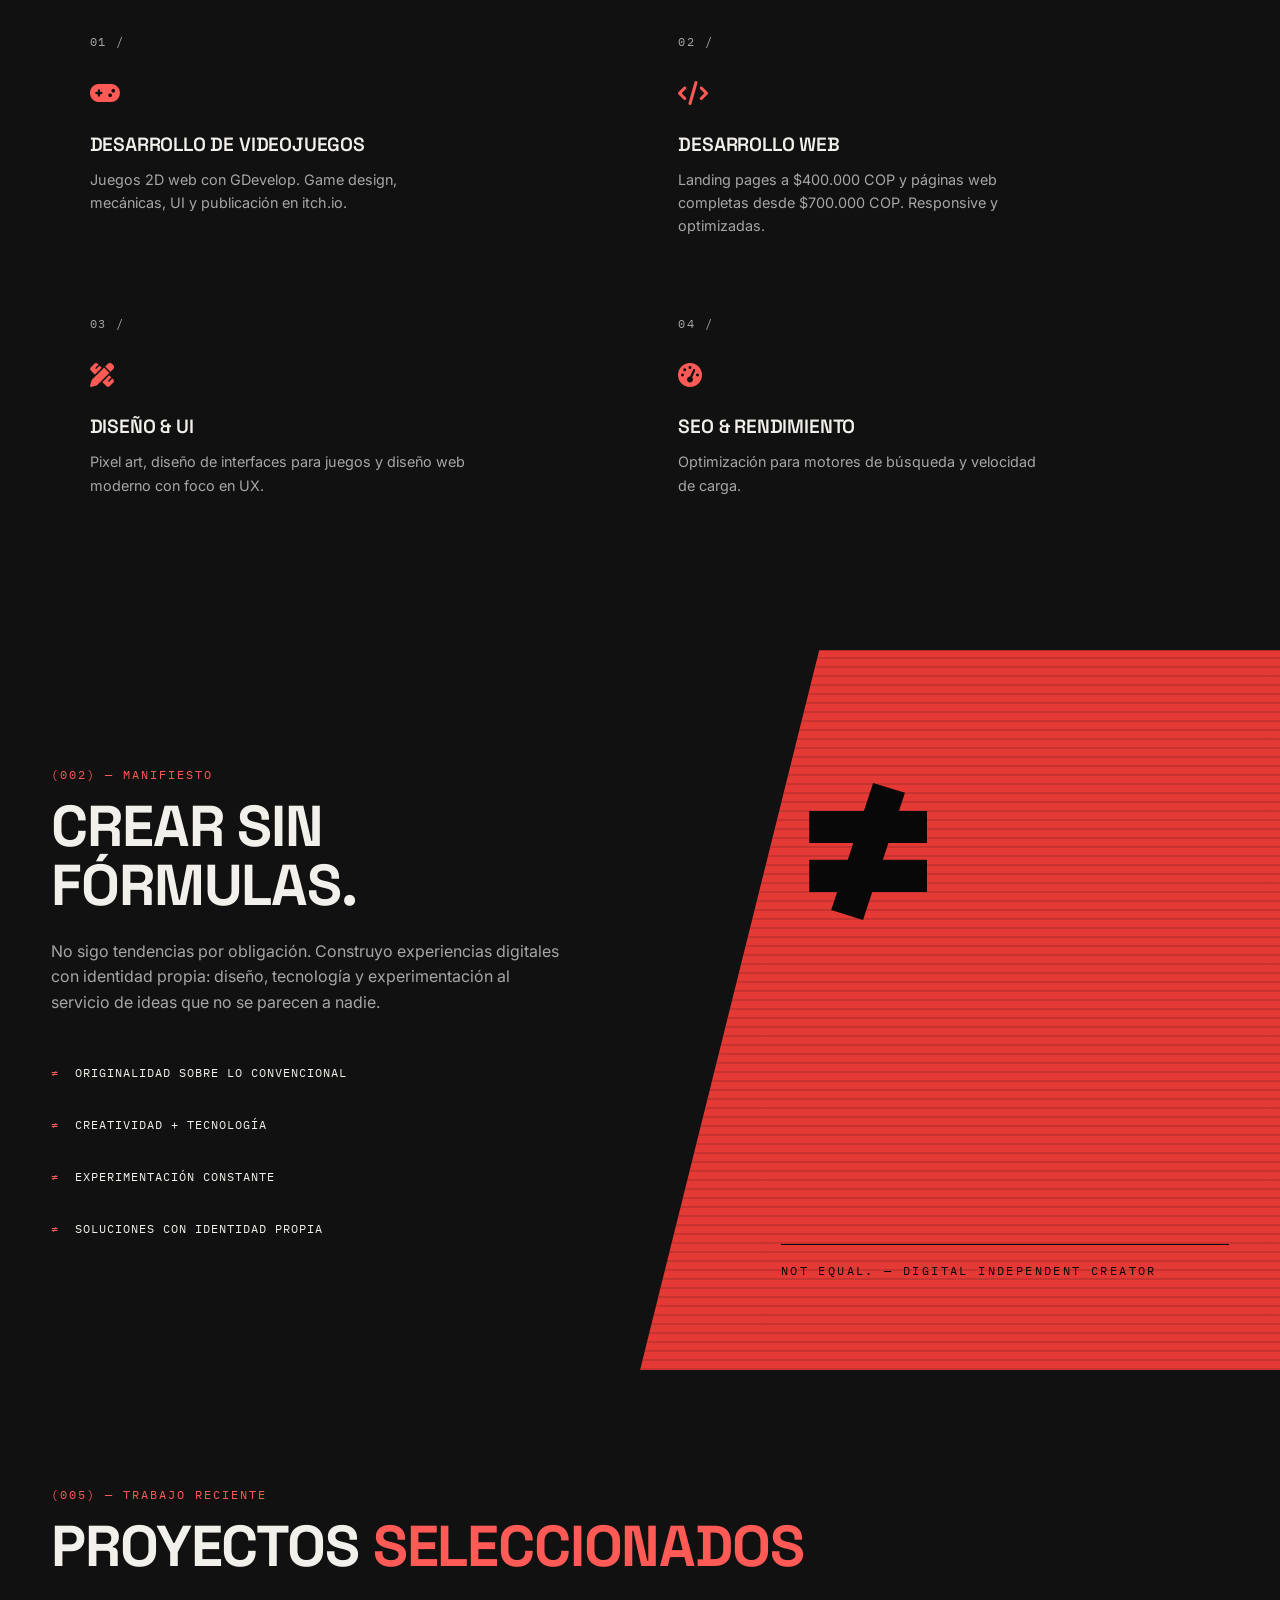
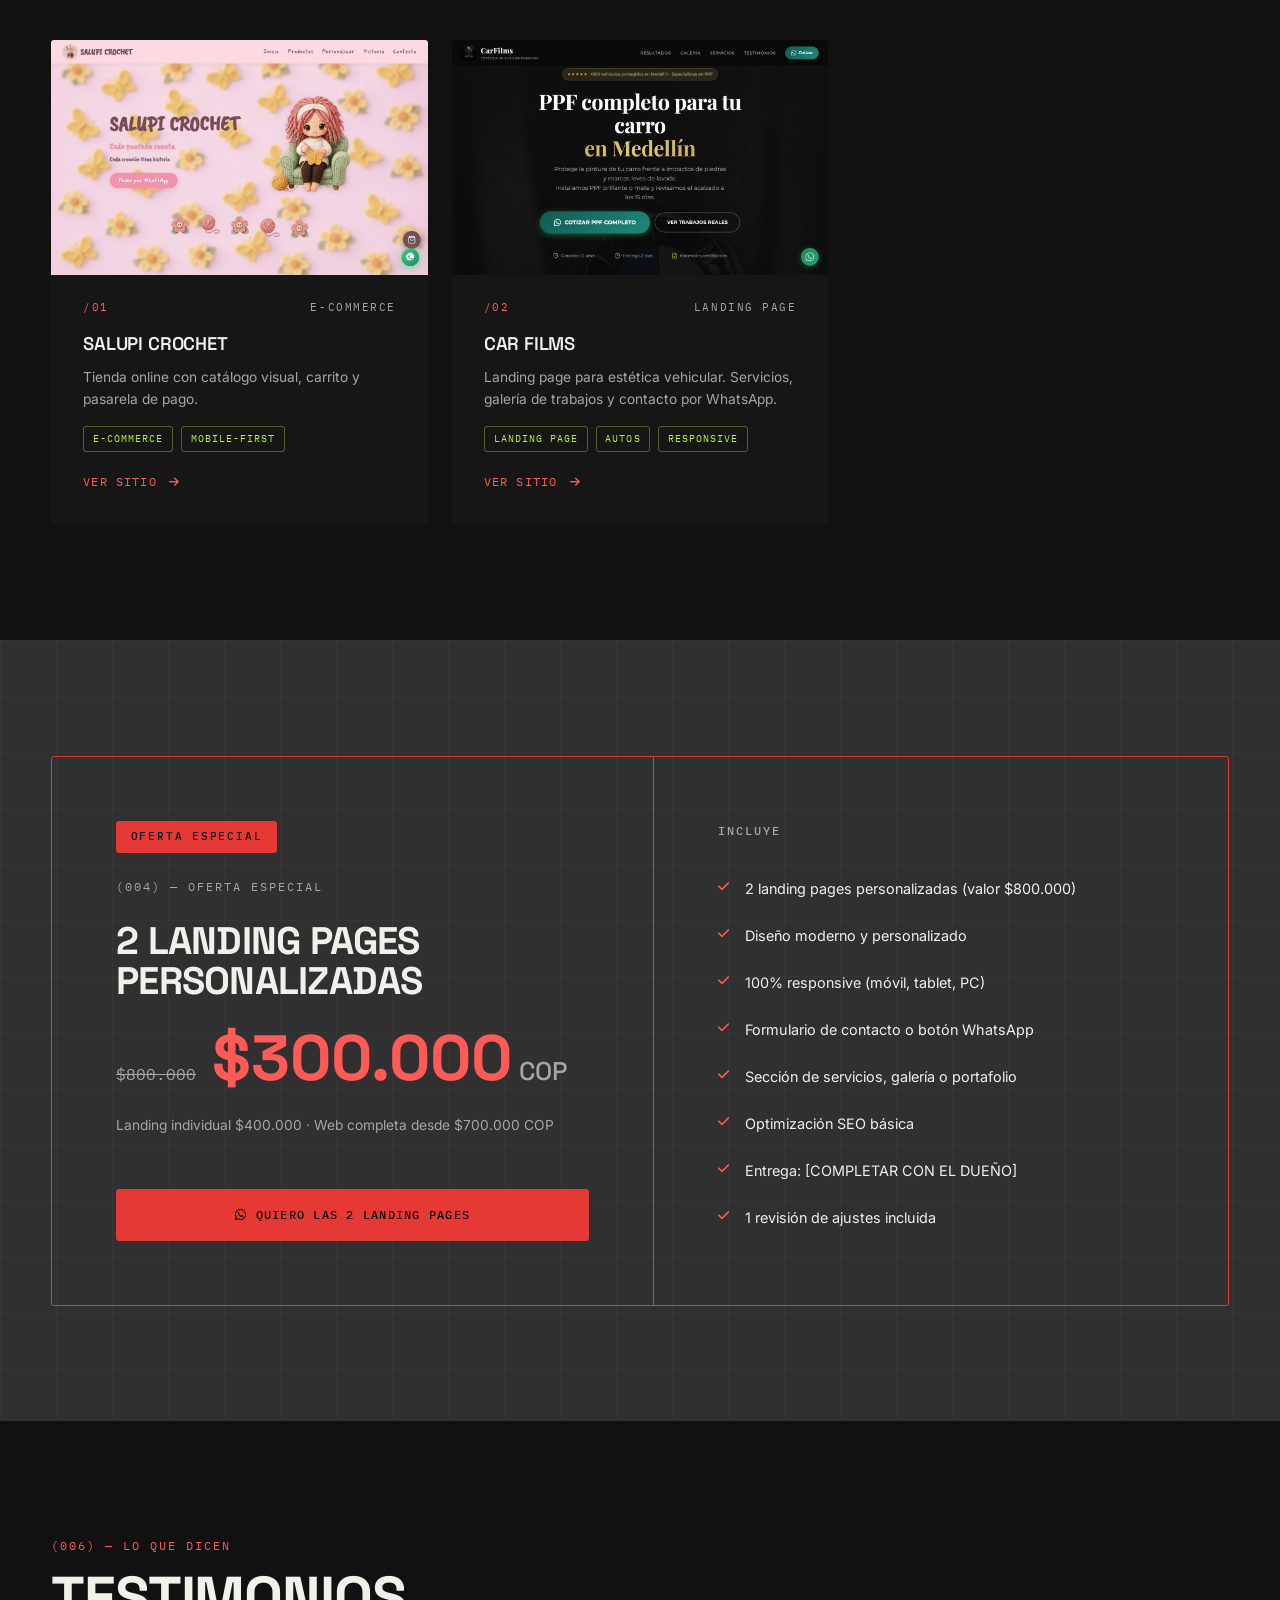
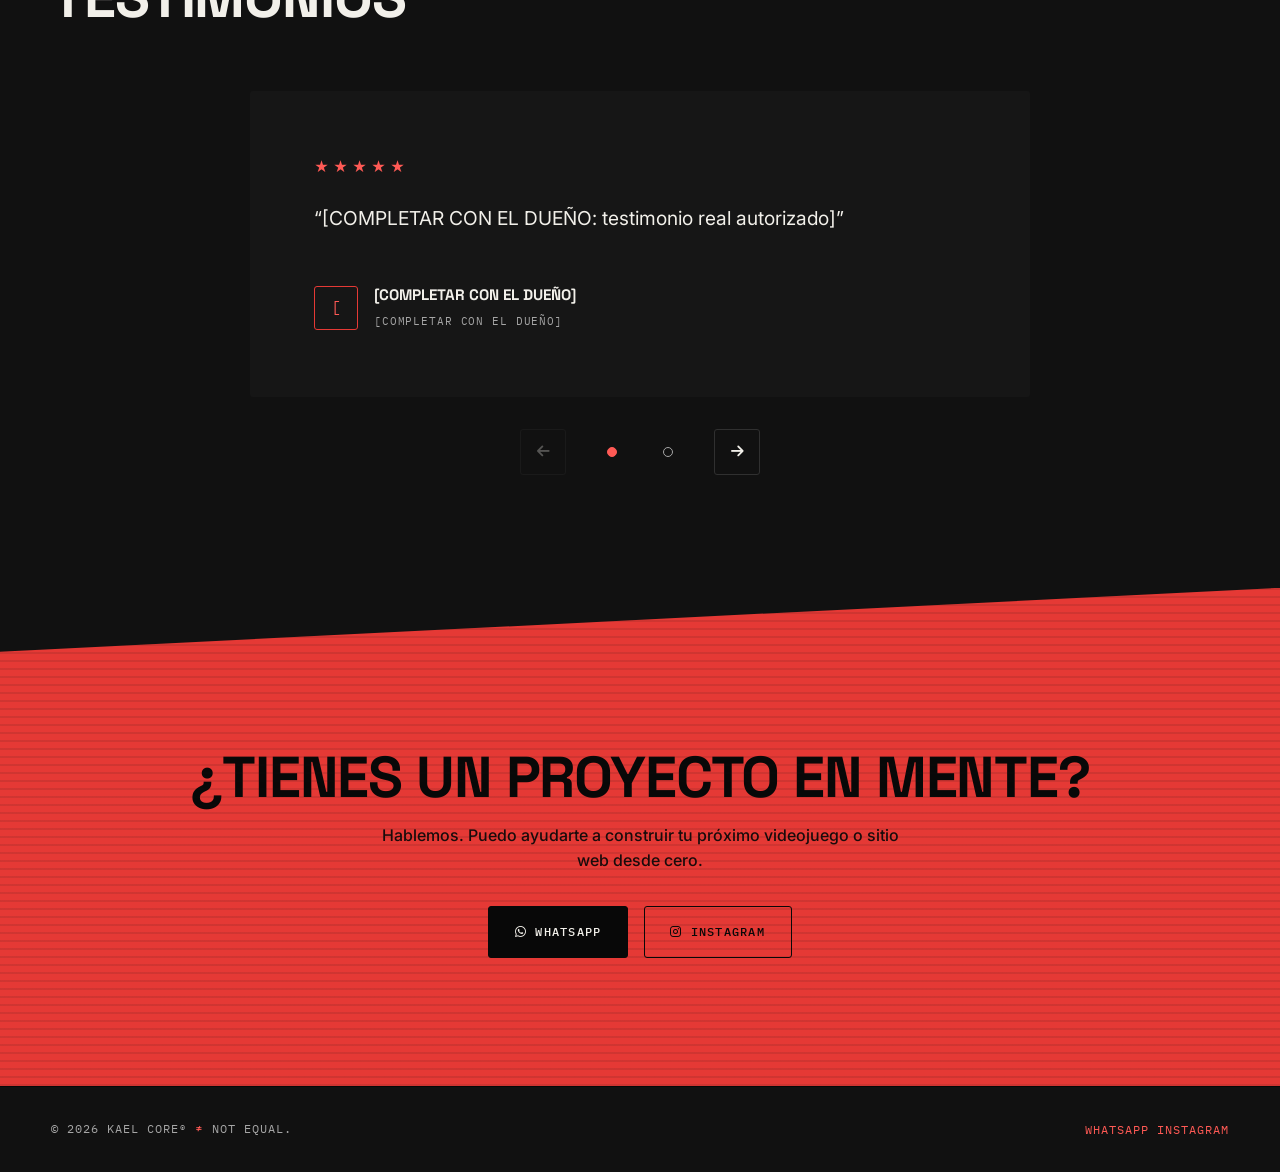
==== commit 44c65be3: "Mueve las ecuaciones fuera del cubo y deja solo la retícula en sus caras" ====
--- a/index.html
+++ b/index.html
@@ -131,14 +131,23 @@
         </div>
 
         <aside class="hero-side">
-          <div class="hero-cube-scene" aria-hidden="true">
-            <div class="hero-cube">
-              <span class="cube-face cube-front">∑ x² ≠ 0</span>
-              <span class="cube-face cube-back">∫ f(x) dx</span>
-              <span class="cube-face cube-right">E = mc²</span>
-              <span class="cube-face cube-left">∂ / ∂x</span>
-              <span class="cube-face cube-top">√ Δ</span>
-              <span class="cube-face cube-bottom">logₙ x</span>
+          <div class="cube-field" aria-hidden="true">
+            <span class="cube-math cube-math--1">∑ x² ≠ 0</span>
+            <span class="cube-math cube-math--2">∫ f(x) dx</span>
+            <span class="cube-math cube-math--3">E = mc²</span>
+            <span class="cube-math cube-math--4">∂ / ∂x</span>
+            <span class="cube-math cube-math--5">√ Δ</span>
+            <span class="cube-math cube-math--6">logₙ x</span>
+
+            <div class="hero-cube-scene">
+              <div class="hero-cube">
+                <span class="cube-face cube-front"></span>
+                <span class="cube-face cube-back"></span>
+                <span class="cube-face cube-right"></span>
+                <span class="cube-face cube-left"></span>
+                <span class="cube-face cube-top"></span>
+                <span class="cube-face cube-bottom"></span>
+              </div>
             </div>
           </div>
           <dl class="hero-meta">
--- a/styles.css
+++ b/styles.css
@@ -334,13 +334,20 @@
 }
 
 /* Cubo 3D centrado sobre los datos del hero: gira sobre el eje vertical */
+.cube-field {
+  position: relative;
+  width: min(100%, 17rem);
+  min-height: clamp(118px, 15vw, 190px);
+  margin: 0 auto var(--space-4);
+  display: grid; place-items: center;
+  pointer-events: none;
+}
 .hero-cube-scene {
   --cube-size: clamp(104px, 13vw, 168px);
   position: relative;
   width: var(--cube-size); height: var(--cube-size);
-  margin: 0 auto var(--space-4);
+  margin: 0;
   perspective: 620px;
-  pointer-events: none;
 }
 .hero-cube {
   position: relative; width: 100%; height: 100%;
@@ -353,13 +360,27 @@
   from { transform: rotateX(-22deg) rotateY(0deg); }
   to   { transform: rotateX(-22deg) rotateY(360deg); }
 }
+/* Ecuaciones flotando alrededor del cubo, no dentro */
+.cube-math {
+  position: absolute; z-index: 2;
+  font-family: var(--font-mono); font-size: 0.66rem;
+  letter-spacing: 0.06em; white-space: nowrap;
+  color: var(--color-text-muted);
+  animation: math-float 5s ease-in-out infinite alternate;
+}
+.cube-math--1 { top: 4%; left: 0; }
+.cube-math--2 { top: 16%; right: 0; color: var(--color-accent); }
+.cube-math--3 { bottom: 26%; left: -4%; }
+.cube-math--4 { bottom: 14%; right: -2%; color: var(--color-accent); }
+.cube-math--5 { top: -6%; left: 22%; }
+.cube-math--6 { bottom: -6%; right: 20%; }
+@keyframes math-float {
+  from { transform: translateY(0); opacity: 0.7; }
+  to   { transform: translateY(-5px); opacity: 1; }
+}
+
 .cube-face {
   position: absolute; inset: 0;
-  display: grid; place-items: center;
-  font-family: var(--font-mono);
-  font-size: clamp(0.6rem, 0.9vw, 0.82rem);
-  font-weight: 500; letter-spacing: -0.02em;
-  color: var(--obsidian);
   background-color: var(--color-accent);
   background-image:
     repeating-linear-gradient(0deg, rgba(17, 17, 17, 0.18) 0 1px, transparent 1px 14px),
@@ -900,7 +921,9 @@
   .offer-price { gap: var(--space-3); }
   .carousel-controls { gap: var(--space-4); }
   .carousel-arrow { width: 44px; height: 44px; }
-  .hero-cube-scene { --cube-size: 96px; margin-bottom: var(--space-3); }
+  .cube-field { width: min(100%, 14rem); margin-bottom: var(--space-3); }
+  .hero-cube-scene { --cube-size: 96px; }
+  .cube-math { font-size: 0.56rem; }
 
   /* CTA fijo: mismo botón flotante, ahora con etiqueta y área táctil amplia */
   .wa-float {
@@ -988,6 +1011,7 @@
   .reveal { opacity: 1; transform: none; }
   /* El cubo es el efecto protagonista: en modo reducido gira mucho más despacio */
   .hero-cube { animation: cube-spin 18s linear infinite !important; }
+  .cube-math { animation: none !important; }
   .service-card::before { transition: none !important; }
   /* La cinta es un anuncio decorativo: se excluye para que siga en movimiento. */
   .marquee-track { animation: marquee 18s linear infinite !important; }
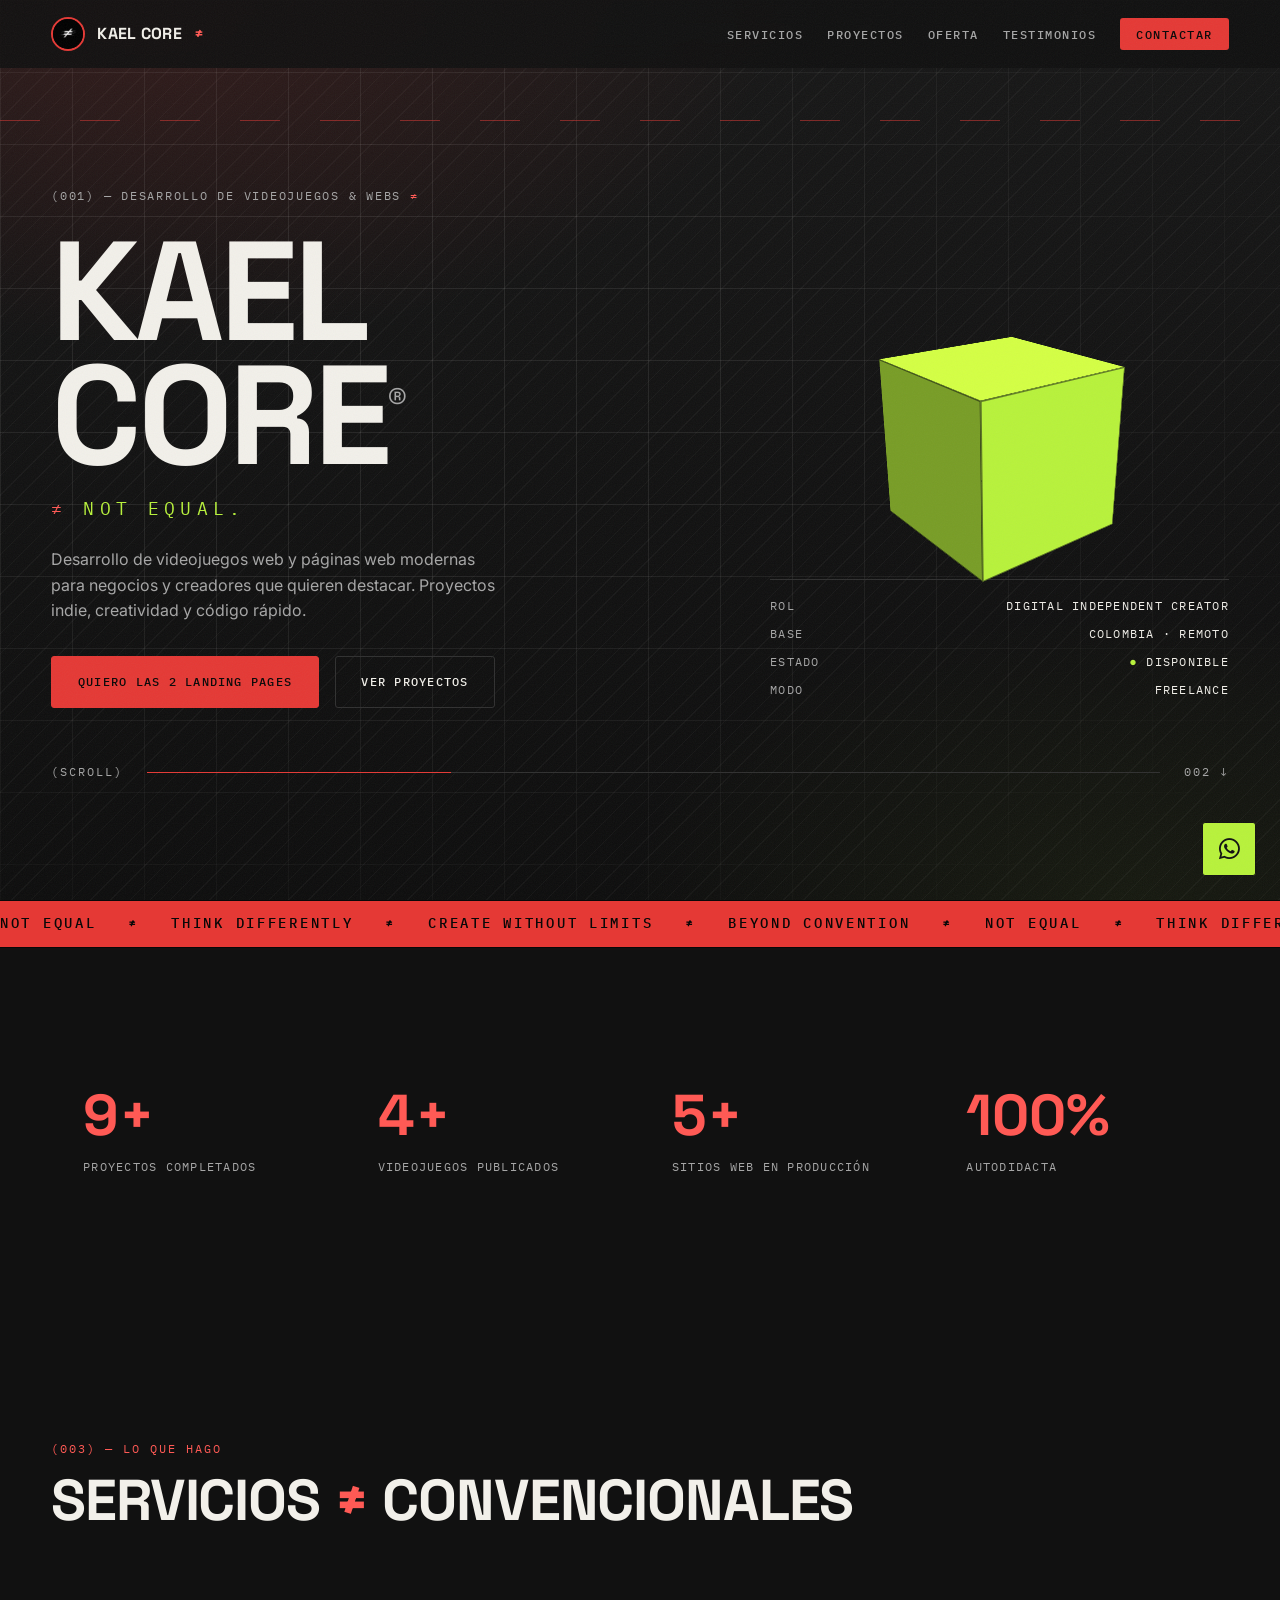
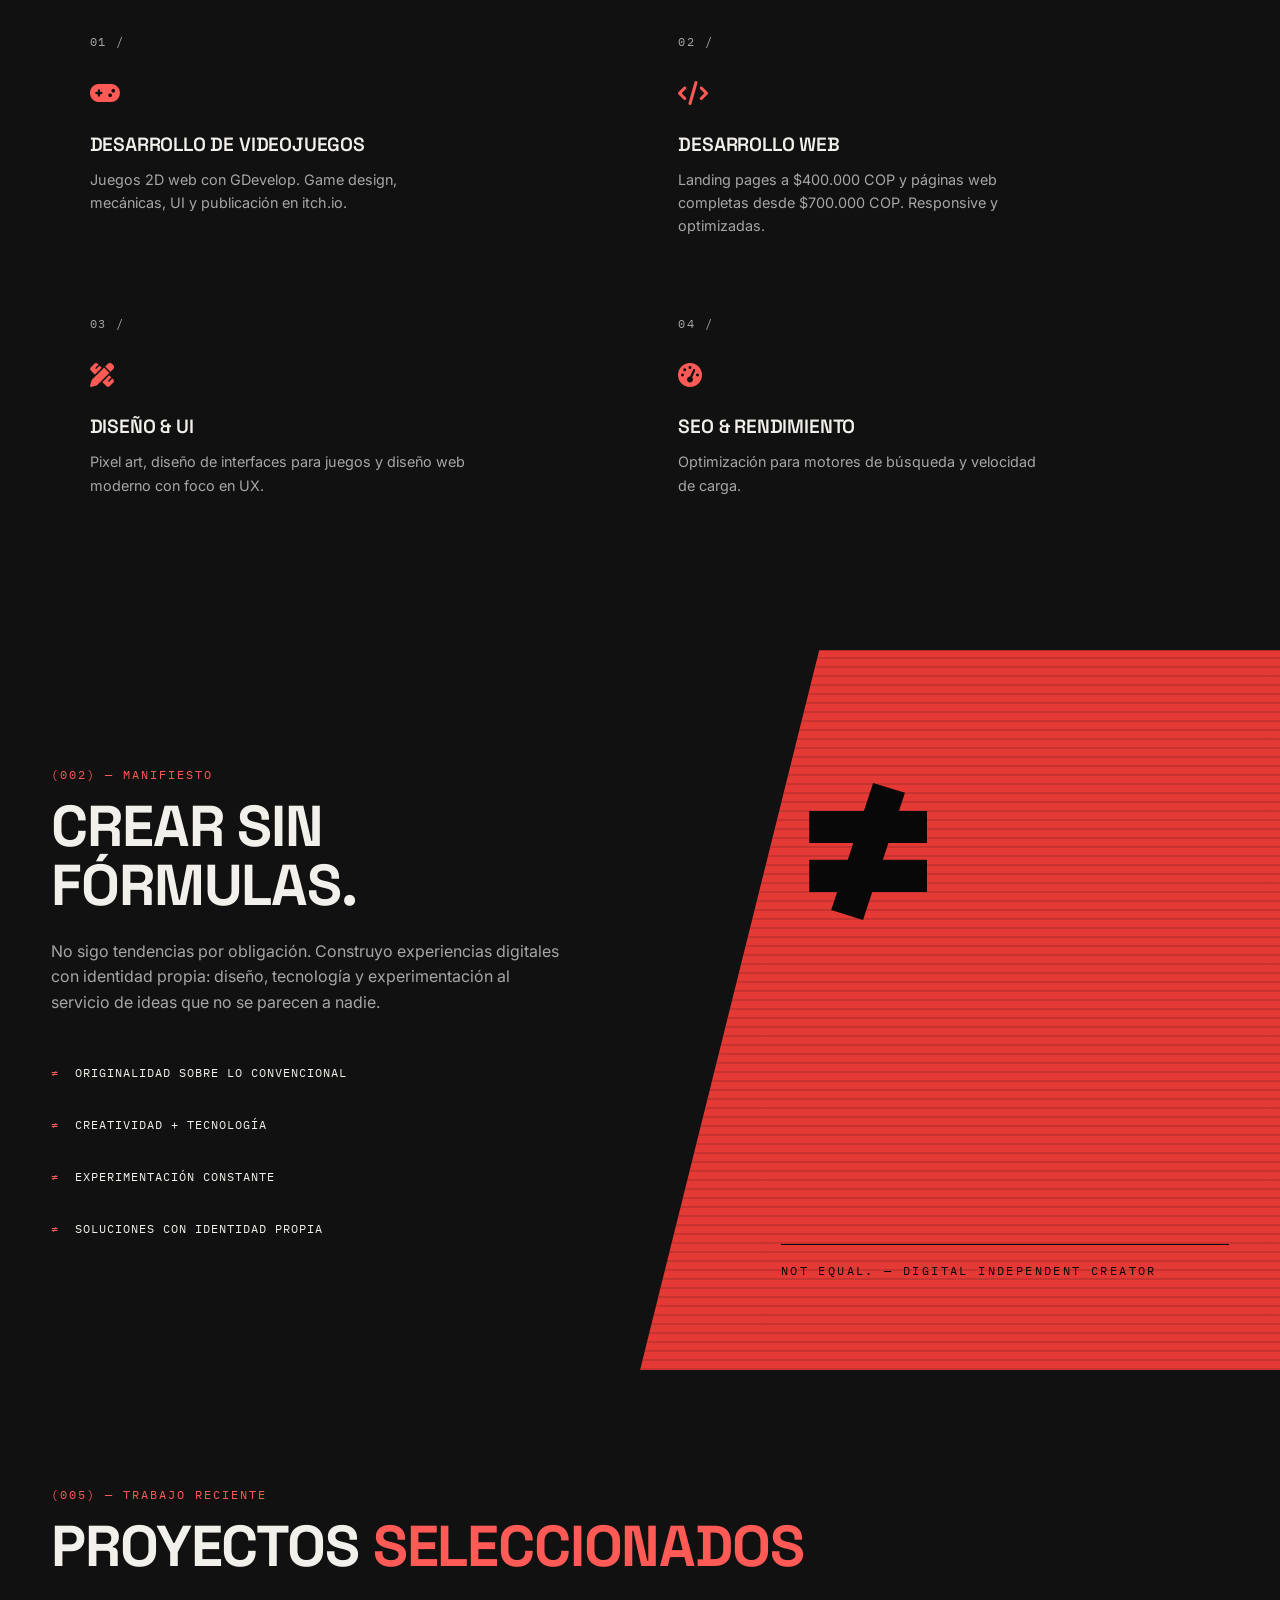
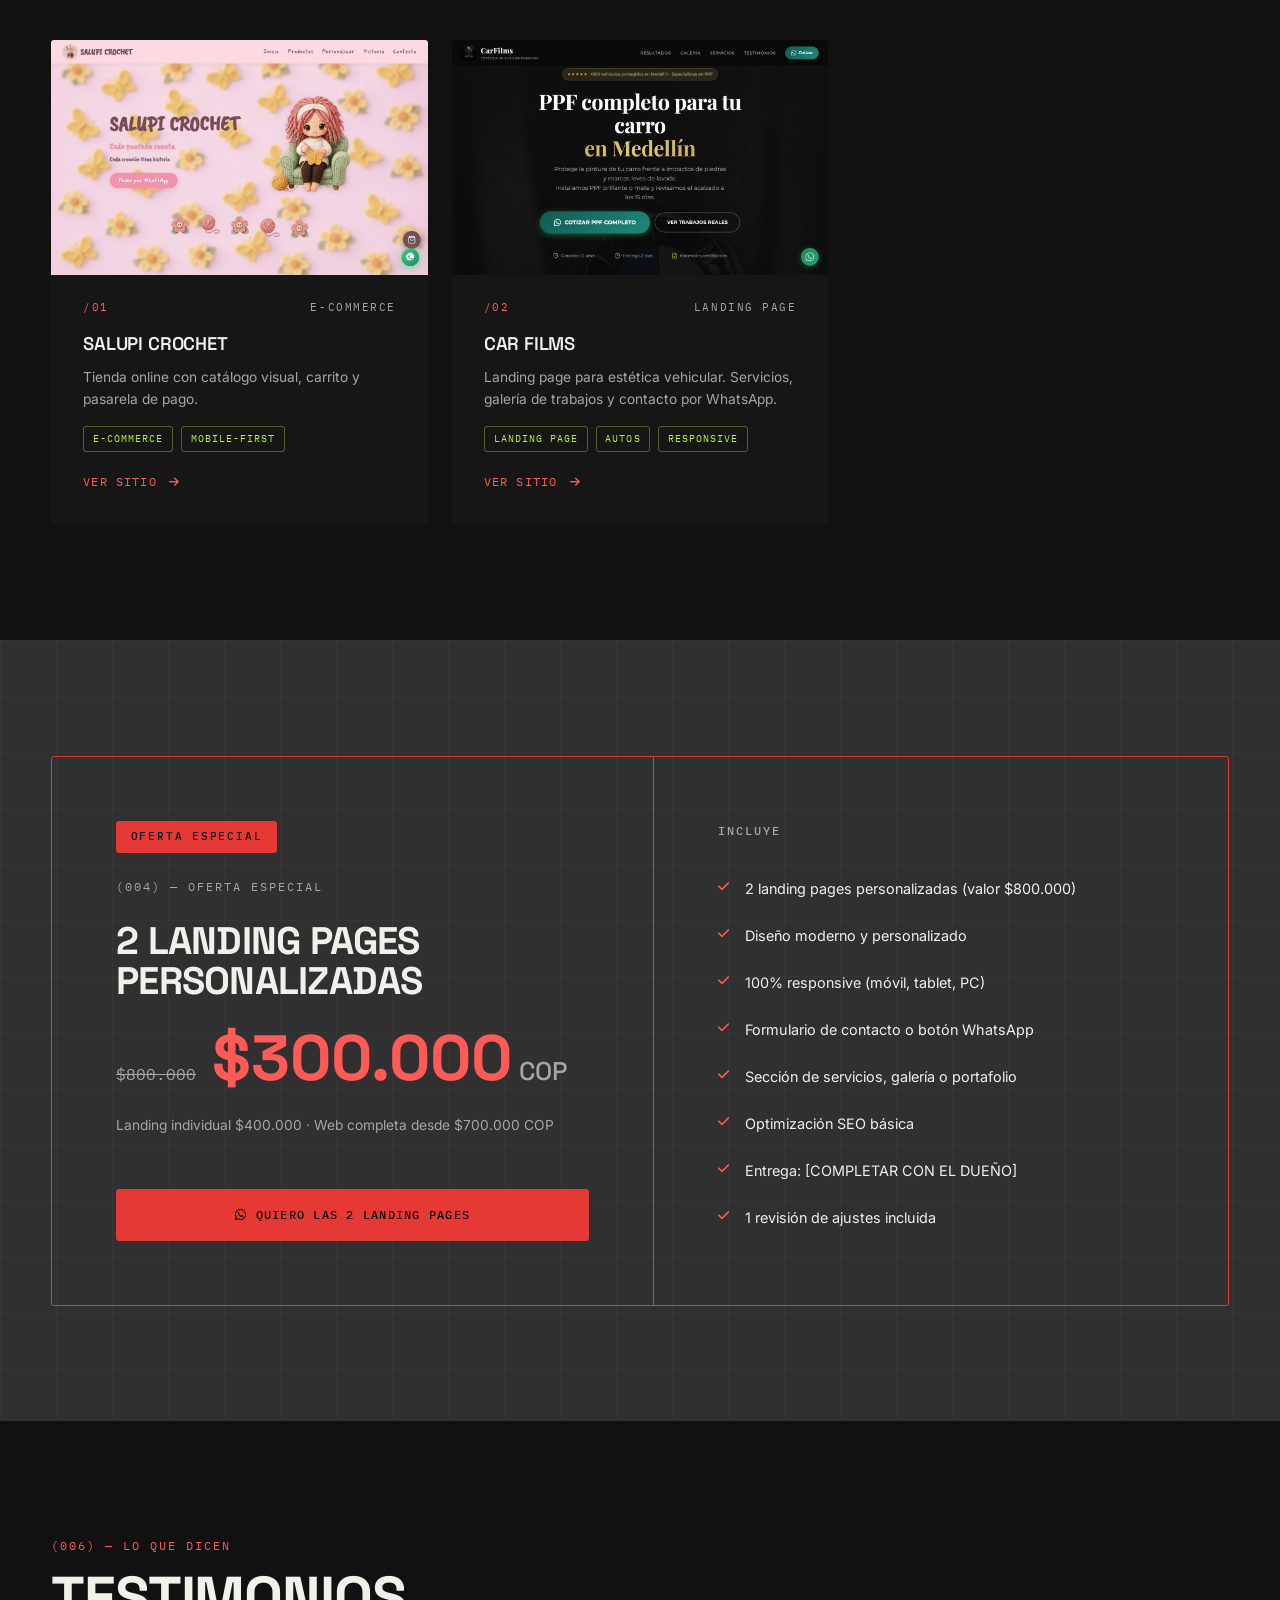
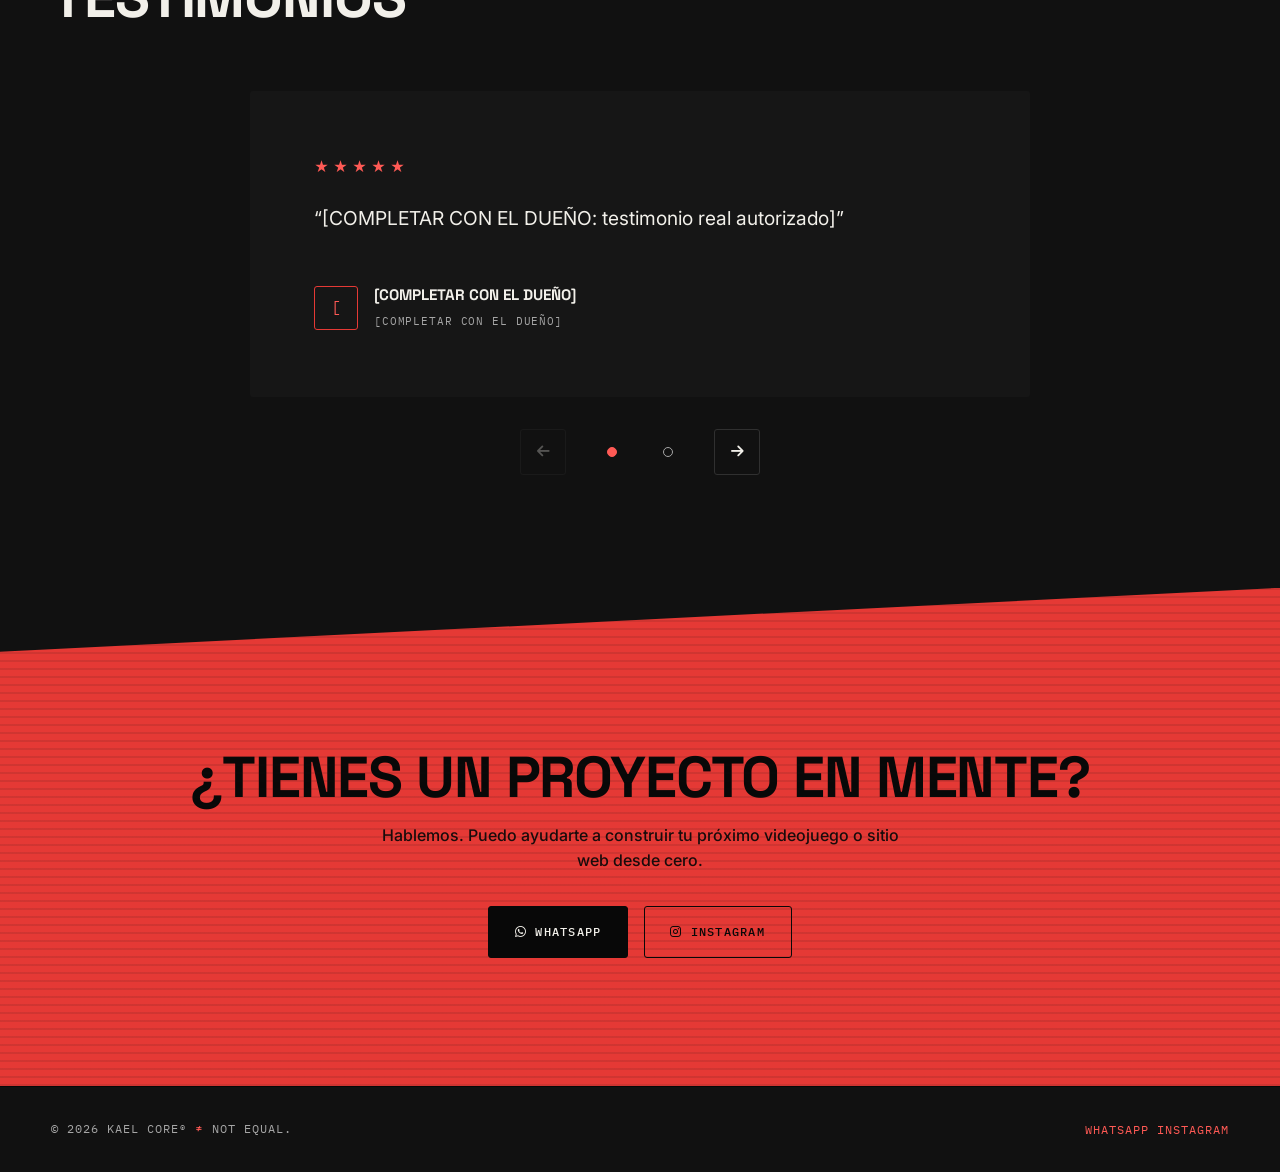
==== commit 33403827: "Deja el cubo liso: sin ecuaciones ni retícula" ====
--- a/index.html
+++ b/index.html
@@ -132,13 +132,6 @@
 
         <aside class="hero-side">
           <div class="cube-field" aria-hidden="true">
-            <span class="cube-math cube-math--1">∑ x² ≠ 0</span>
-            <span class="cube-math cube-math--2">∫ f(x) dx</span>
-            <span class="cube-math cube-math--3">E = mc²</span>
-            <span class="cube-math cube-math--4">∂ / ∂x</span>
-            <span class="cube-math cube-math--5">√ Δ</span>
-            <span class="cube-math cube-math--6">logₙ x</span>
-
             <div class="hero-cube-scene">
               <div class="hero-cube">
                 <span class="cube-face cube-front"></span>
--- a/styles.css
+++ b/styles.css
@@ -360,31 +360,9 @@
   from { transform: rotateX(-22deg) rotateY(0deg); }
   to   { transform: rotateX(-22deg) rotateY(360deg); }
 }
-/* Ecuaciones flotando alrededor del cubo, no dentro */
-.cube-math {
-  position: absolute; z-index: 2;
-  font-family: var(--font-mono); font-size: 0.66rem;
-  letter-spacing: 0.06em; white-space: nowrap;
-  color: var(--color-text-muted);
-  animation: math-float 5s ease-in-out infinite alternate;
-}
-.cube-math--1 { top: 4%; left: 0; }
-.cube-math--2 { top: 16%; right: 0; color: var(--color-accent); }
-.cube-math--3 { bottom: 26%; left: -4%; }
-.cube-math--4 { bottom: 14%; right: -2%; color: var(--color-accent); }
-.cube-math--5 { top: -6%; left: 22%; }
-.cube-math--6 { bottom: -6%; right: 20%; }
-@keyframes math-float {
-  from { transform: translateY(0); opacity: 0.7; }
-  to   { transform: translateY(-5px); opacity: 1; }
-}
-
 .cube-face {
   position: absolute; inset: 0;
   background-color: var(--color-accent);
-  background-image:
-    repeating-linear-gradient(0deg, rgba(17, 17, 17, 0.18) 0 1px, transparent 1px 14px),
-    repeating-linear-gradient(90deg, rgba(17, 17, 17, 0.18) 0 1px, transparent 1px 14px);
   border: 1px solid rgba(17, 17, 17, 0.55);
 }
 .cube-front  { transform: translateZ(calc(var(--cube-size) / 2)); }
@@ -923,7 +901,6 @@
   .carousel-arrow { width: 44px; height: 44px; }
   .cube-field { width: min(100%, 14rem); margin-bottom: var(--space-3); }
   .hero-cube-scene { --cube-size: 96px; }
-  .cube-math { font-size: 0.56rem; }
 
   /* CTA fijo: mismo botón flotante, ahora con etiqueta y área táctil amplia */
   .wa-float {
@@ -1011,7 +988,6 @@
   .reveal { opacity: 1; transform: none; }
   /* El cubo es el efecto protagonista: en modo reducido gira mucho más despacio */
   .hero-cube { animation: cube-spin 18s linear infinite !important; }
-  .cube-math { animation: none !important; }
   .service-card::before { transition: none !important; }
   /* La cinta es un anuncio decorativo: se excluye para que siga en movimiento. */
   .marquee-track { animation: marquee 18s linear infinite !important; }
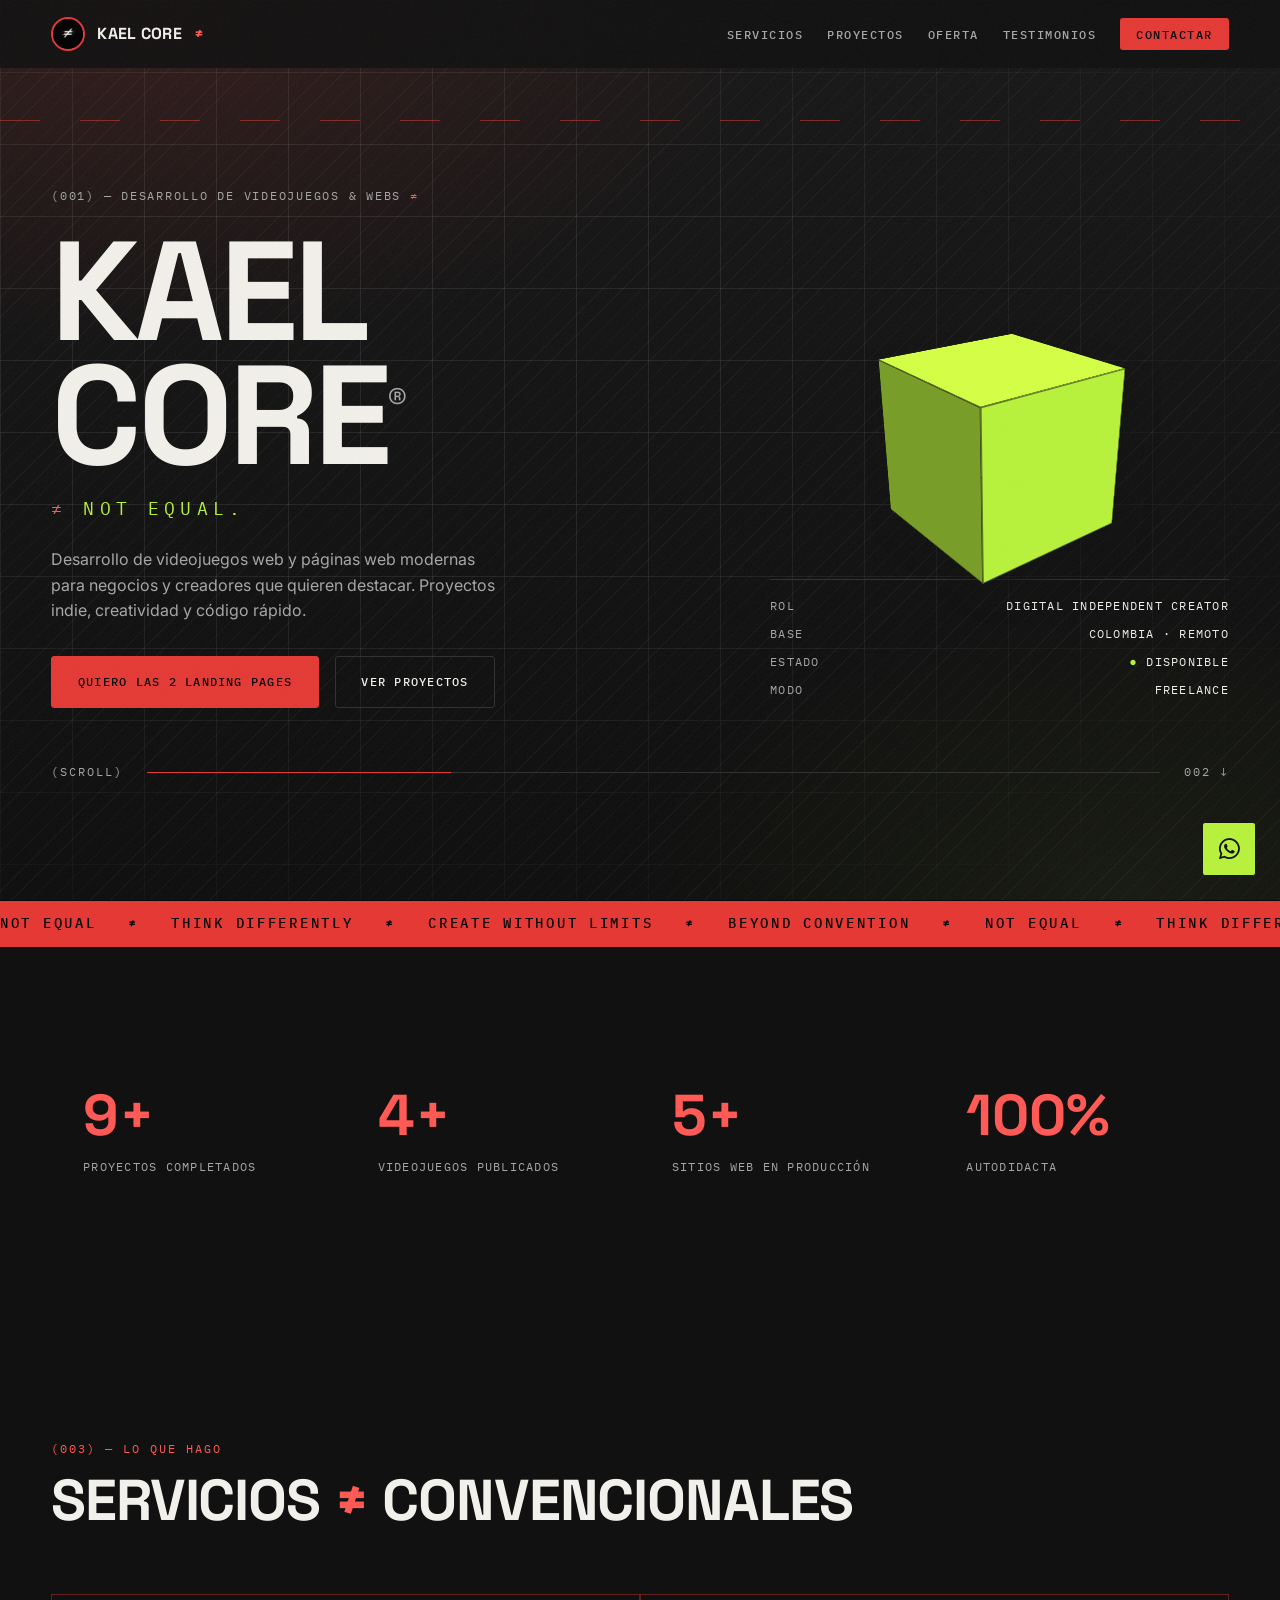
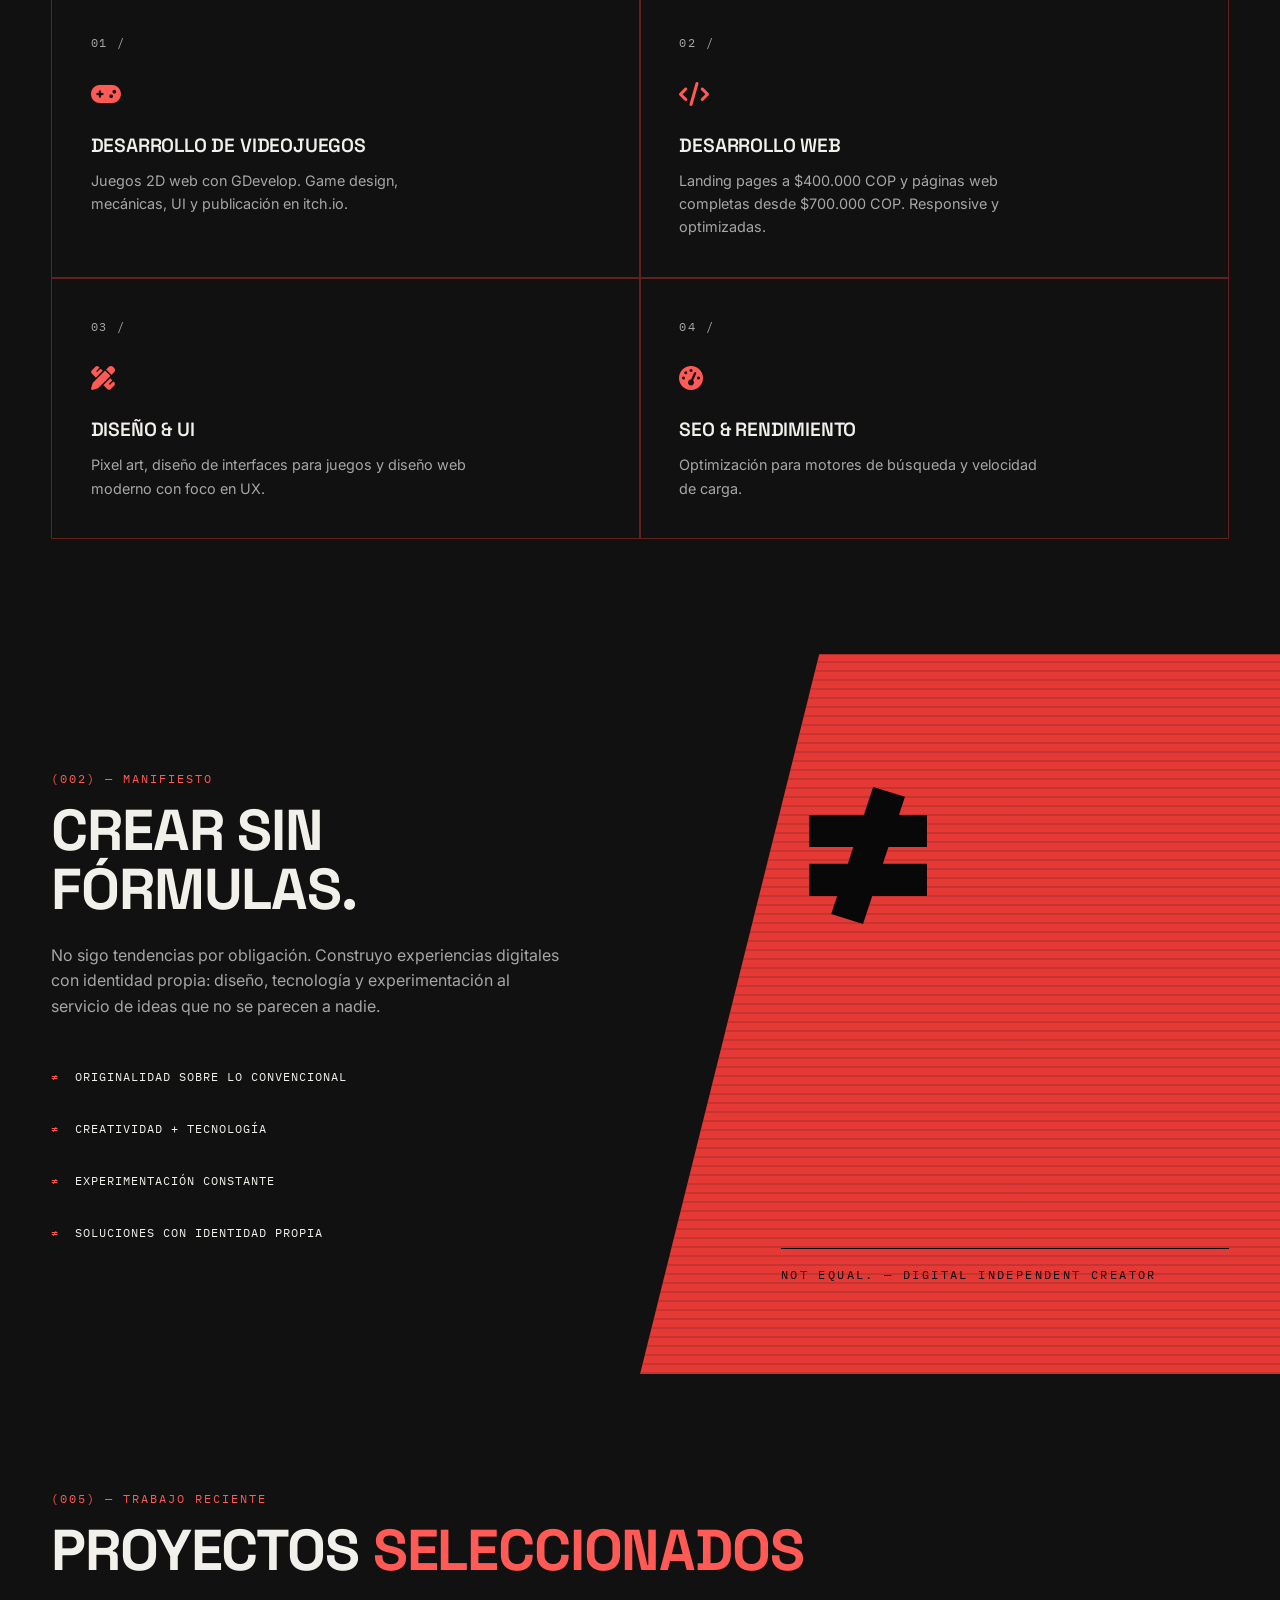
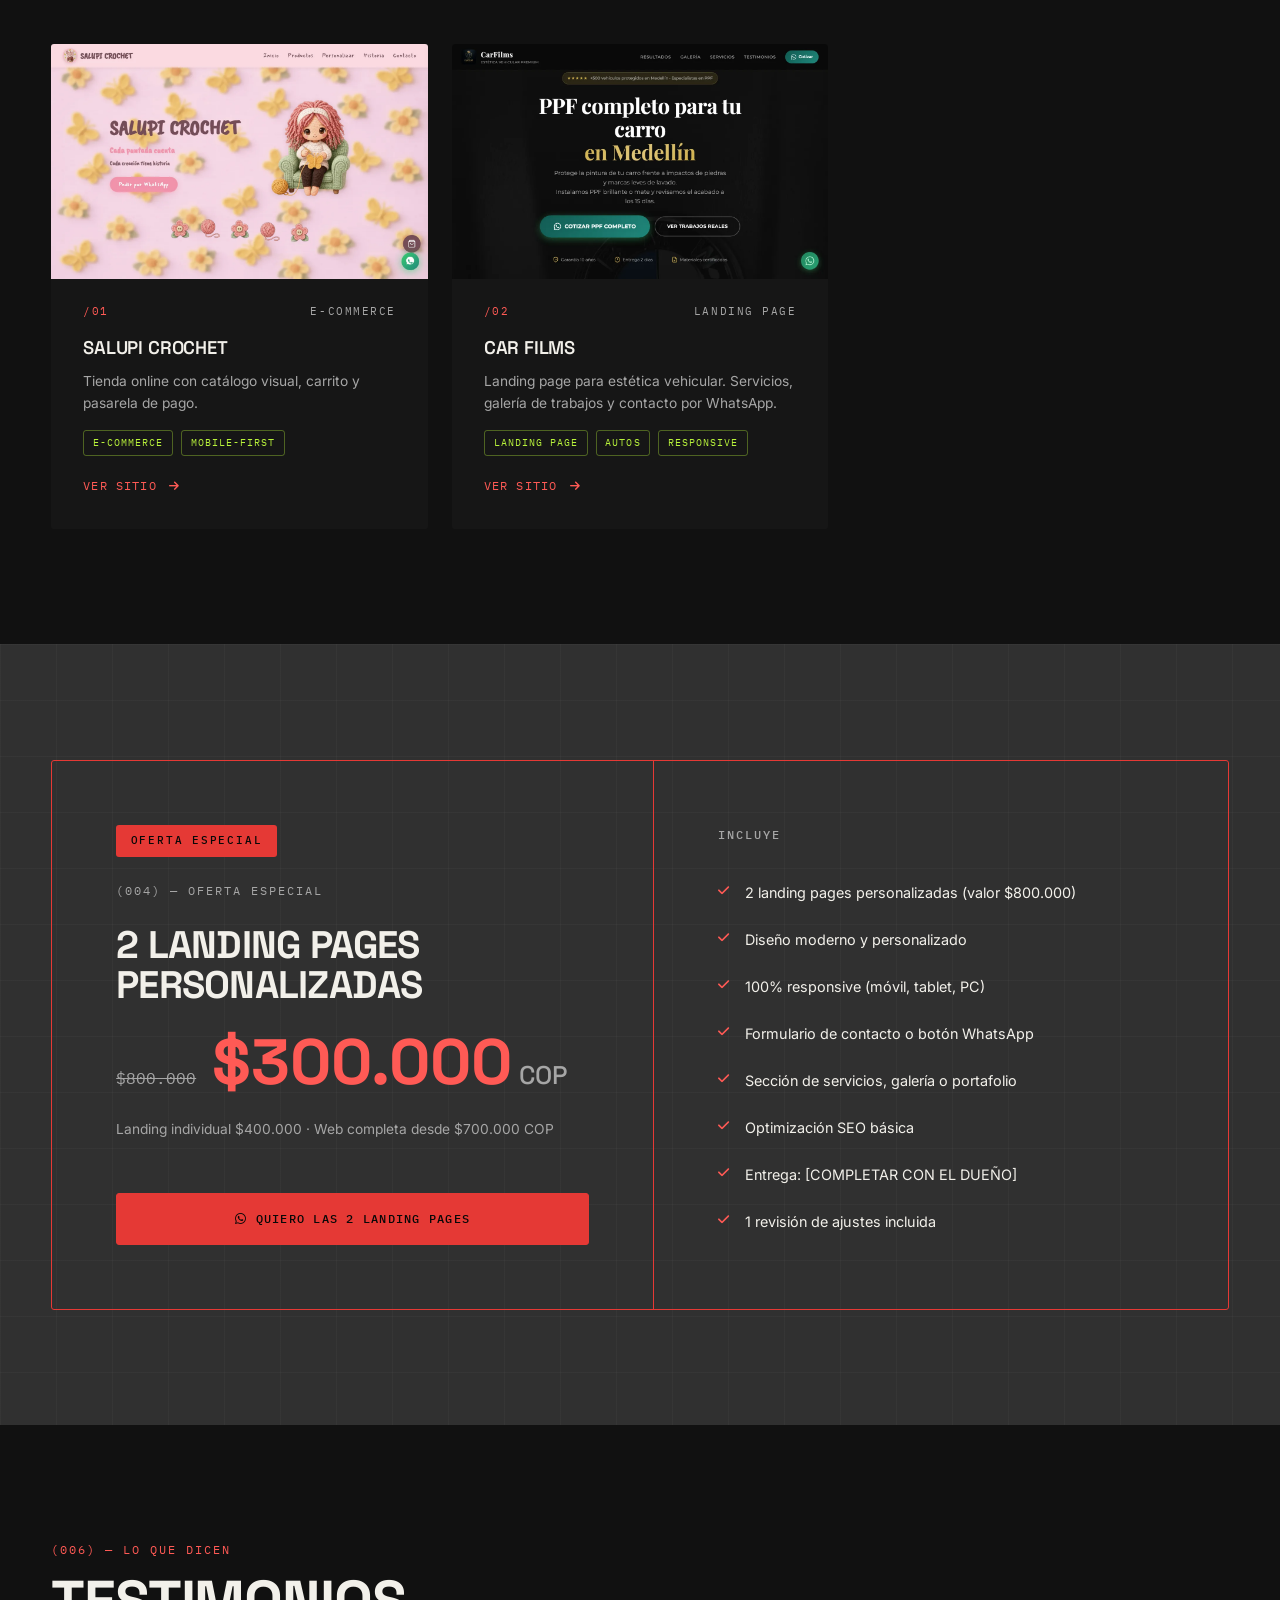
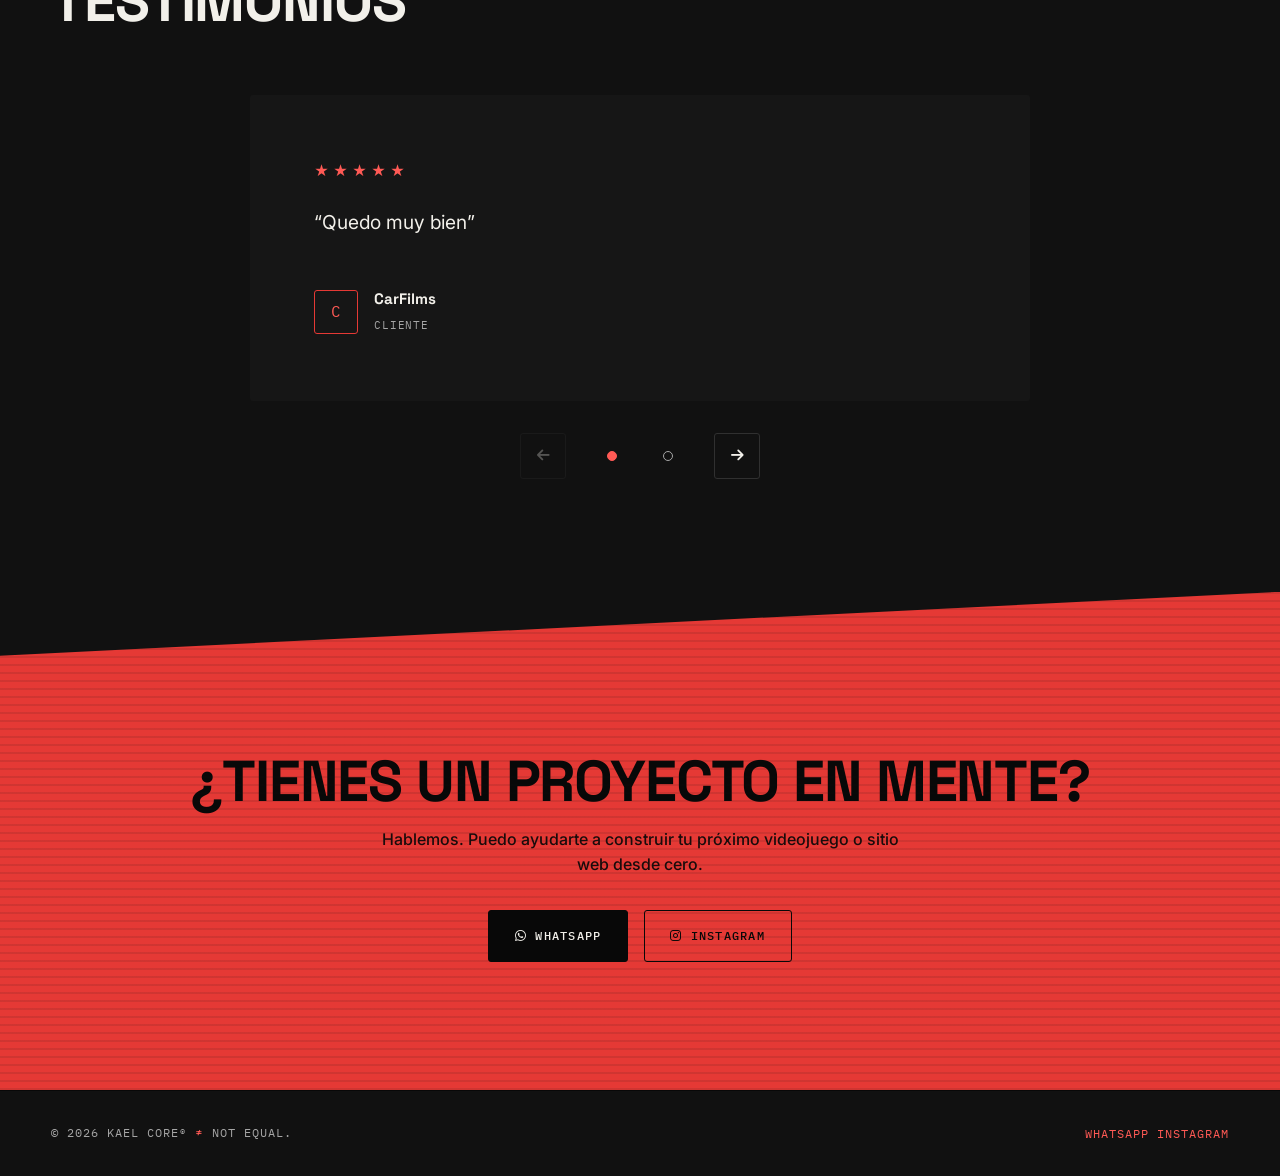
==== commit cdcc9e40: "Añade testimonios reales de CarFilms y Salupi y contorno a tarjetas de servicios" ====
--- a/index.html
+++ b/index.html
@@ -314,13 +314,13 @@
             <div class="carousel-track" id="carouselTrack">
               <article class="testi-card carousel-slide" role="group" aria-roledescription="diapositiva" aria-label="1 de 2" aria-hidden="false">
                 <div class="testi-stars" aria-label="5 de 5 estrellas">★★★★★</div>
-                <p class="testi-text">"[COMPLETAR CON EL DUEÑO: testimonio real autorizado]"</p>
-                <div class="testi-author"><div class="testi-avatar" aria-hidden="true">[</div><div class="testi-info"><strong>[COMPLETAR CON EL DUEÑO]</strong><span>[COMPLETAR CON EL DUEÑO]</span></div></div>
+                <p class="testi-text">&ldquo;Quedo muy bien&rdquo;</p>
+                <div class="testi-author"><div class="testi-avatar" aria-hidden="true">C</div><div class="testi-info"><strong>CarFilms</strong><span>Cliente</span></div></div>
               </article>
               <article class="testi-card carousel-slide" role="group" aria-roledescription="diapositiva" aria-label="2 de 2" aria-hidden="true">
                 <div class="testi-stars" aria-label="5 de 5 estrellas">★★★★★</div>
-                <p class="testi-text">"[COMPLETAR CON EL DUEÑO: testimonio real autorizado]"</p>
-                <div class="testi-author"><div class="testi-avatar" aria-hidden="true">[</div><div class="testi-info"><strong>[COMPLETAR CON EL DUEÑO]</strong><span>[COMPLETAR CON EL DUEÑO]</span></div></div>
+                <p class="testi-text">&ldquo;Gran resultado, aumenté mis ventas&rdquo;</p>
+                <div class="testi-author"><div class="testi-avatar" aria-hidden="true">S</div><div class="testi-info"><strong>Salupi Crochet</strong><span>Cliente</span></div></div>
               </article>
             </div>
           </div>
--- a/styles.css
+++ b/styles.css
@@ -348,17 +348,30 @@
   width: var(--cube-size); height: var(--cube-size);
   margin: 0;
   perspective: 620px;
+  /* La sombra va aquí: aplicar filter al cubo aplanaría su 3D */
+  filter: drop-shadow(10px 14px 12px rgba(17, 17, 17, 0.55));
+  animation: cube-shadow 9s linear infinite;
 }
 .hero-cube {
   position: relative; width: 100%; height: 100%;
   transform-style: preserve-3d;
-  transform: rotateX(-22deg) rotateY(38deg); /* estado estático con reduced-motion */
+  transform: rotateX(-24deg) rotateY(38deg) rotateZ(0deg); /* estado estático */
   animation: cube-spin 9s linear infinite;
   will-change: transform;
 }
+/* Rotación isométrica: los tres ejes y la sombra evolucionan juntos */
 @keyframes cube-spin {
-  from { transform: rotateX(-22deg) rotateY(0deg); }
-  to   { transform: rotateX(-22deg) rotateY(360deg); }
+  0%   { transform: rotateX(-24deg) rotateY(0deg) rotateZ(0deg); }
+  25%  { transform: rotateX(-14deg) rotateY(90deg) rotateZ(2deg); }
+  50%  { transform: rotateX(-28deg) rotateY(180deg) rotateZ(-2deg); }
+  75%  { transform: rotateX(-12deg) rotateY(270deg) rotateZ(1deg); }
+  100% { transform: rotateX(-24deg) rotateY(360deg) rotateZ(0deg); }
+}
+@keyframes cube-shadow {
+  0%, 100% { filter: drop-shadow(10px 14px 12px rgba(17, 17, 17, 0.55)); }
+  25%      { filter: drop-shadow(-8px 16px 14px rgba(17, 17, 17, 0.5)); }
+  50%      { filter: drop-shadow(-12px 10px 12px rgba(17, 17, 17, 0.55)); }
+  75%      { filter: drop-shadow(8px 18px 14px rgba(17, 17, 17, 0.5)); }
 }
 .cube-face {
   position: absolute; inset: 0;
@@ -500,12 +513,11 @@
 #services { background: transparent; }
 .services-grid {
   display: grid; grid-template-columns: repeat(2, 1fr);
-  border-top: var(--color-border-soft); border-left: var(--color-border-soft);
 }
 .service-card {
   position: relative;
   padding: clamp(var(--space-5), 3vw, var(--space-7));
-  border-right: var(--color-border-soft); border-bottom: var(--color-border-soft);
+  border: var(--border-width) solid rgba(229, 57, 53, 0.38);
   background: transparent;
   transition: background var(--duration) var(--ease);
   overflow: hidden;
@@ -516,6 +528,7 @@
   background: var(--color-surface-2); opacity: 0;
   transition: opacity var(--duration) var(--ease); pointer-events: none;
 }
+.service-card:hover { border-color: var(--color-primary); }
 .service-card:hover::after { opacity: 0.35; }
 /* Barrido diagonal al pasar el cursor */
 .service-card::before {
@@ -988,6 +1001,7 @@
   .reveal { opacity: 1; transform: none; }
   /* El cubo es el efecto protagonista: en modo reducido gira mucho más despacio */
   .hero-cube { animation: cube-spin 18s linear infinite !important; }
+  .hero-cube-scene { animation: cube-shadow 18s linear infinite !important; }
   .service-card::before { transition: none !important; }
   /* La cinta es un anuncio decorativo: se excluye para que siga en movimiento. */
   .marquee-track { animation: marquee 18s linear infinite !important; }
